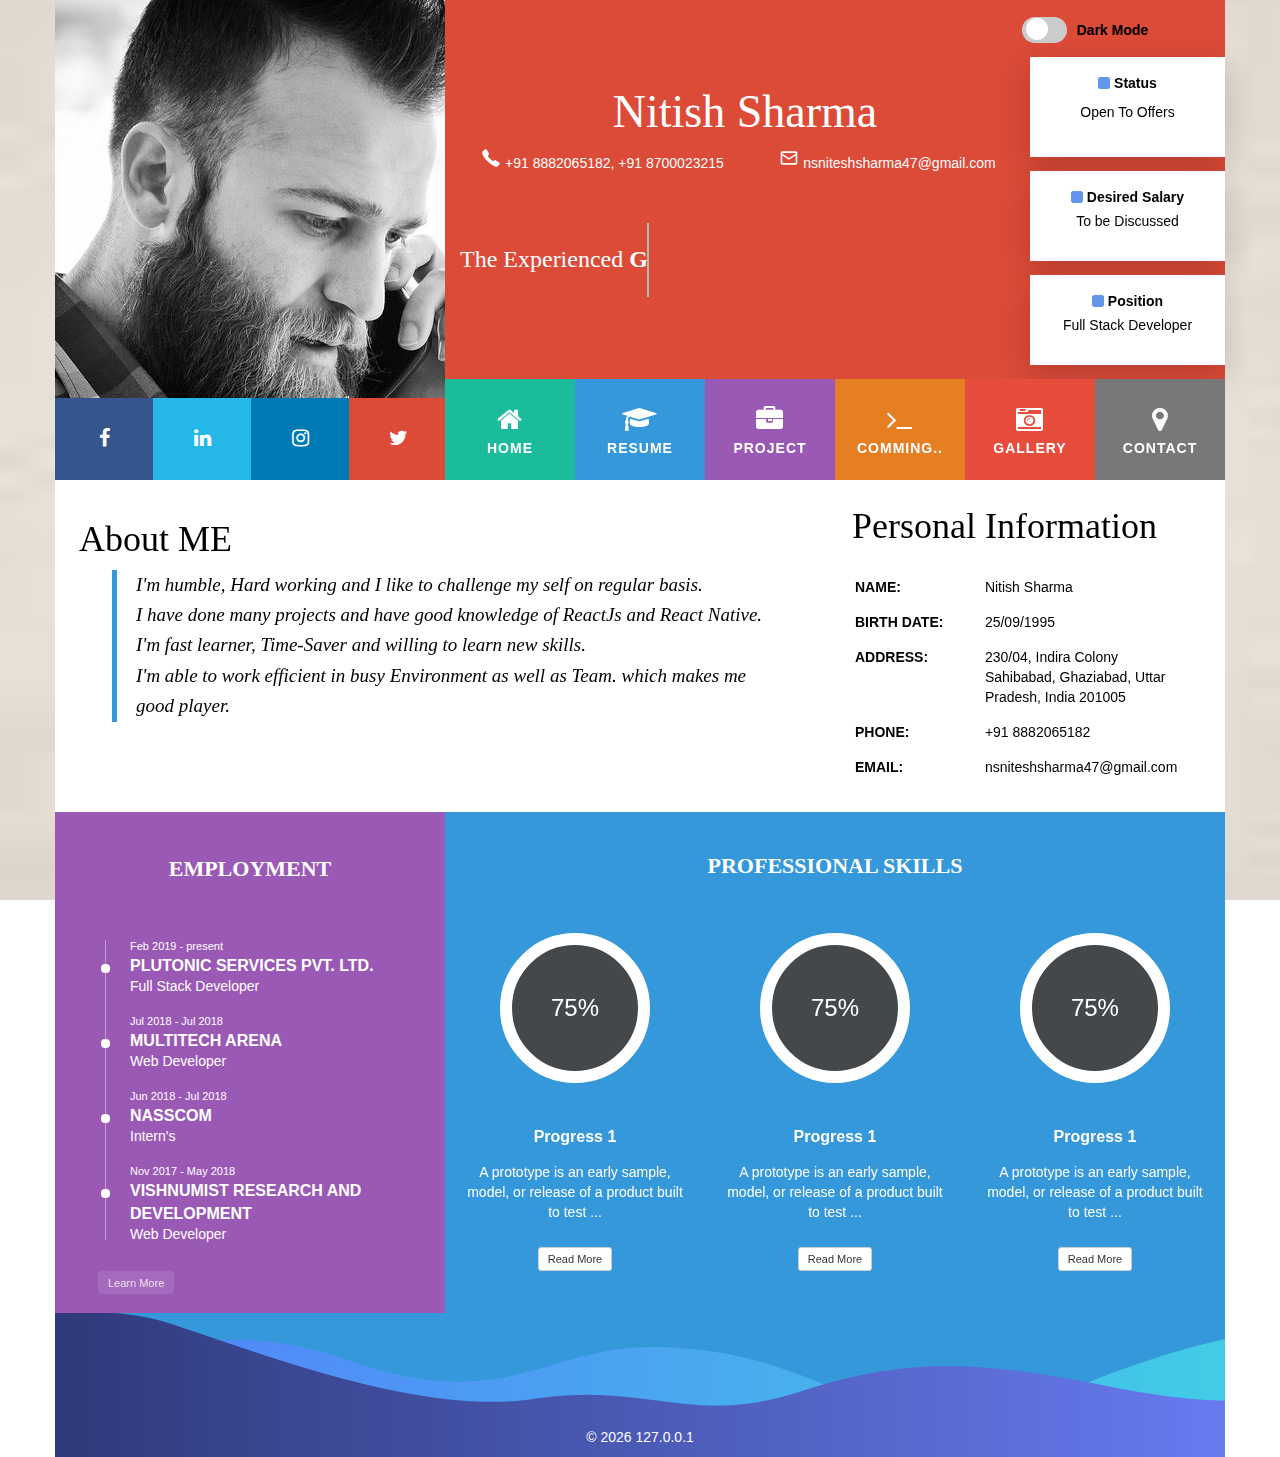
==== index.html @ 8374764f "darkmode added" ====
<!DOCTYPE html>
<html lang="en">

<head>
  <meta charset="utf-8">
  <meta http-equiv="X-UA-Compatible" content="IE=edge">
  <meta name="viewport" content="width=device-width, initial-scale=1">
  <title>Personal Info @NitishSharma</title>

  <link href="css/bootstrap.min.css" rel="stylesheet">

  <!-- style.css -->
  <link href="css/responsive.css" rel="stylesheet">

  <!-- headline clip -->
  <link href="css/progress.css" rel="stylesheet">
  <link href="css/darkMode.css" rel="stylesheet">

  <!-- animation css -->
  <!-- <link href="css/animation.css" rel="stylesheet"> -->
  <link rel="stylesheet" href="https://cdnjs.cloudflare.com/ajax/libs/animate.css/3.7.2/animate.min.css">

  <link rel="stylesheet" href="plugin/animated-headline/css/style.css">


  <!-- Modernizr -->
  <script src="plugin/animated-headline/js/modernizr.js"></script>
  <script src="js/darkMode.js"></script>

  <!-- Font-awesome -->
  <link rel="stylesheet" href="https://cdnjs.cloudflare.com/ajax/libs/font-awesome/4.7.0/css/font-awesome.min.css">

</head>

<body>
  <!-- facebook  share-->
  <div id="fb-root"></div>
  <script async defer crossorigin="anonymous"
    src="https://connect.facebook.net/en_GB/sdk.js#xfbml=1&version=v6.0&appId=1737532859858251&autoLogAppEvents=1"></script>

  <div class="container padding-zero first-container-bg" id="darkmode">
    <!-- <h1 style="background-color: aqua;">container</h1> -->
    <div class="col-md-4 col-sm-12 col-xs-12 padding-zero">

      <div id="photo-01">
      </div>
      <div>
        <ul class="social-icons-ql">
          <li><a href="https://www.facebook.com/GmailKing"><i class="fa fa-facebook"></i></a></li>
          <li><a href="https://www.linkedin.com/in/nitish-1610908/"><i class="fa fa-linkedin"></i></a></li>
          <li><a href="https://www.instagram.com/nitish_sharma_sharma/"><i class="fa fa-instagram"></i></a></li>
          <li><a href="https://twitter.com/nitish_sharma_s"><i class="fa fa-twitter"></i></a></li>
          <!-- <li><a href="#"><i class="fa fa-google-plus"></i></a></li> -->

        </ul>
      </div>

    </div>


    <div class="col-md-8 col-sm-12 col-xs-12 padding-zero">

      <div class="conatiner padding-zero" style="padding: 17px;">
        <div class="col-md-9 col-sm-9 col-xs-9 padding-zero">
          <iframe
            src="https://www.facebook.com/plugins/like.php?href=https%3A%2F%2Fnitish-sharma.in%2F&width=450&layout=standard&action=like&size=small&share=true&height=35&appId=1737532859858251"
            class="faceBookstyle" allow="encrypted-media">
          </iframe>
        </div>
        <div class="col-md-3 col-sm-3 col-xs-3 padding-zero">
          <div class="theme-switch-wrapper">
            <label class="theme-switch" for="checkbox">
              <input type="checkbox" id="checkbox" onclick="myFunction()" />
              <div class="slider round"></div>
            </label>
            <!-- <em en>Dark Mode</em> -->
            <label class="custom-control-label" for="darkSwitch" style="padding-left:10px">Dark Mode</label>
            <p id="demo"></p>
          </div>
        </div>



      </div>

      <div class="conatiner padding-zero">


        <div class="col-md-9 col-sm-12 col-xs-12 padding-zero">

          <div class="position-title">
            <h1 class="font-accident-two-extralight">Nitish Sharma </h1>
            <ul class="personal-contact">
              <li class="col-md-6 col-sm-6 col-xs-12 padding-zero">
                <span><svg xmlns="http://www.w3.org/2000/svg" x="0px" y="0px" width="20" height="20"
                    viewBox="0 0 172 172" style=" fill:#000000;">
                    <g fill="none" fill-rule="nonzero" stroke="none" stroke-width="1" stroke-linecap="butt"
                      stroke-linejoin="miter" stroke-miterlimit="10" stroke-dasharray="" stroke-dashoffset="0"
                      font-family="none" font-size="none" text-anchor="end" style="mix-blend-mode: normal">
                      <path d="M0,172v-172h172v172z" fill="none"></path>
                      <g fill="#ffffff">
                        <path
                          d="M134.2675,161.68c-0.05375,0 -0.1075,0 -0.16125,0c-25.85375,-0.84656 -56.14187,-25.9075 -77.01031,-46.78937c-20.89531,-20.88188 -45.95625,-51.18344 -46.7625,-76.91625c-0.29562,-9.03 21.86281,-25.08781 22.09125,-25.24906c5.75125,-4.00438 12.13406,-2.58 14.75438,1.04812c1.77375,2.45906 18.57062,27.90969 20.39812,30.79875c1.89469,2.99656 1.6125,7.45781 -0.7525,11.9325c-1.30344,2.48594 -5.63031,10.09156 -7.65937,13.63906c2.19031,3.1175 7.98187,10.76344 19.94125,22.72281c11.97281,11.95937 19.60531,17.76437 22.73625,19.95469c3.5475,-2.02906 11.15312,-6.35594 13.63906,-7.65937c4.4075,-2.33813 8.84187,-2.63375 11.86531,-0.77938c3.09063,1.89469 28.47406,18.77219 30.81219,20.39813c1.96187,1.38406 3.225,3.74906 3.48031,6.50375c0.24188,2.78156 -0.61812,5.72437 -2.40531,8.29094c-0.14781,0.215 -16.0175,22.10469 -24.96688,22.10469z">
                        </path>
                      </g>
                    </g>
                  </svg>
                  +91 8882065182, +91 8700023215</span>
              </li>

              <li class="col-md-6 col-sm-6 col-xs-12 padding-zero">
                <span>
                  <svg xmlns="http://www.w3.org/2000/svg" x="0px" y="0px" width="20" height="20" viewBox="0 0 172 172"
                    style=" fill:#000000;">
                    <g fill="none" fill-rule="nonzero" stroke="none" stroke-width="1" stroke-linecap="butt"
                      stroke-linejoin="miter" stroke-miterlimit="10" stroke-dasharray="" stroke-dashoffset="0"
                      font-family="none" font-size="none" text-anchor="end" style="mix-blend-mode: normal">
                      <path d="M0,172v-172h172v172z" fill="none"></path>
                      <g fill="#ffffff">
                        <path
                          d="M28.66667,28.66667c-7.91917,0 -14.33333,6.41417 -14.33333,14.33333v86c0,7.91917 6.41417,14.33333 14.33333,14.33333h114.66667c7.91917,0 14.33333,-6.41417 14.33333,-14.33333v-86c0,-7.91917 -6.41417,-14.33333 -14.33333,-14.33333zM28.66667,43h114.66667v7.18066l-57.33333,35.81934l-57.33333,-35.81934zM28.66667,64.514l57.33333,35.81934l57.33333,-35.81934v64.486h-114.66667z">
                        </path>
                      </g>
                    </g>
                  </svg>
                  nsniteshsharma47@gmail.com</span>
              </li>

            </ul>
          </div>

          <div class="position-title" style="position: relative;overflow: hidden; padding-top: 20px; text-align: left;">
            <h2 class="cd-headline  clip is-full-width font-accident-two-light">
              <span>The Experienced </span>
              <span class="cd-words-wrapper" style="width: 9.51866px; overflow: hidden;">
                <b class="is-hidden">Android Developer</b>
                <b class="is-hidden">Web Designer</b>
                <b class="is-visible">Git</b>
              </span>
            </h2>

          </div>



        </div>

        <div class="col-md-3 col-sm-12 col-xs-12 padding-zero">
          <div class="notice">
            <strong><i class="fa fa-square" style="color:cornflowerblue;"></i> Status</strong>
            <p style="padding: 5px 0 5px 0;">Open To Offers</p>
          </div>

          <div class="notice">
            <strong><i class="fa fa-square" style="color:cornflowerblue;"></i> Desired Salary</strong>
            <p>To be Discussed</p>
          </div>

          <!-- <div class="notice">
              <strong><i class="fa fa-square" style="color:cornflowerblue;"></i> Job Type</strong>
              <p style="padding: 5px 0 5px 0;">Full Time </p>
          </div> -->

          <div class="notice">
            <strong><i class="fa fa-square" style="color:cornflowerblue;"></i> Position</strong>
            <p>Full Stack Developer</p>
          </div>

        </div>
      </div>

      <div class="conatiner padding-zero">
        <div class="col-md-12 col-sm-12 col-xs-12 padding-zero">
          <ul class="padding-zero ui-menu-color06" style="list-style: none;">
            <li class="col-md-2 col-sm-4 col-xs-4  padding-zero menuitem ui-menu-color01">
              <a href="index.html" class="hvr-sweep-to-bottom">
                <i class="fa fa-home fontSize26" aria-hidden="true"></i>
                <span>Home</span></a>
            </li>

            <li class="col-md-2 col-sm-4 col-xs-4 padding-zero menuitem ui-menu-color02">
              <a href="index.html" class="hvr-sweep-to-bottom">
                <i class="fa fa-graduation-cap fontSize26 " aria-hidden="true"></i>
                <span>Resume</span></a>
            </li>

            <li class="col-md-2 col-sm-4 col-xs-4 padding-zero menuitem ui-menu-color03">
              <a href="index.html" class="hvr-sweep-to-bottom">
                <i class="fa fa-briefcase fontSize26" aria-hidden="true"></i>
                <span>Project</span></a>
            </li>

            <li class="col-md-2 col-sm-4 col-xs-4 padding-zero menuitem ui-menu-color04">
              <a href="index.html" class="hvr-sweep-to-bottom">
                <i class="fa fa-terminal fontSize26" aria-hidden="true"></i>
                <span>Comming..</span></a>
            </li>

            <li class="col-md-2 col-sm-4 col-xs-4 padding-zero menuitem ui-menu-color05">
              <a href="index.html" class="hvr-sweep-to-bottom">
                <i class="fa fa-camera-retro fontSize26" aria-hidden="true"></i>
                <span>Gallery</span></a>
            </li>
            <li class="col-md-2 col-sm-4 col-xs-4 padding-zero menuitem ui-menu-color06">
              <a href="index.html" class="hvr-sweep-to-bottom">
                <i class="fa fa-map-marker fontSize26" aria-hidden="true"></i>
                <span>Contact</span></a>
            </li>
          </ul>
        </div>

      </div>

    </div>
  </div>

  <!-- personal Info -->
  <div class="container padding-zero background-white" id="darkmode">
    <div class="col-md-8 col-sm-12 col-xs-12 padding-zero ">
      <h1 class="fadeInLeft" style="padding-left: 24px; padding-top: 20px;">About ME</h1>
      <p style="font-family: Georgia, Bitstream Charter,serif; font-style: italic; font-size: 19px; font-weight:
        normal; margin: 0 3em 1.25em 3em; border-left: 5px solid #3498db; padding-left: 1em; line-height: 1.6em; ">
        I'm humble, Hard working and I like to challenge my self on regular basis.<br /> I have done many projects and
        have good knowledge of ReactJs and React Native. I'm fast learner, Time-Saver and willing to learn new
        skills.<br />
        I'm able to work efficient in busy Environment as well as Team. which makes me good player.
      </p>
    </div>

    <div class=" col-md-4 col-sm-12 col-xs-12 padding-zero">
      <div>
        <div style="padding-top: 7px; padding-bottom: 0px; padding-left: 17px;">
          <h1>Personal Information</h1>
        </div>
        <div style="padding: 20px;">
          <div class="fullwidth box">
            <div class="one">
              <p class="uppercase">Name:</p>
            </div>
            <div class="two">
              <p class="">Nitish Sharma</p>
            </div>
          </div>
          <div class="fullwidth box">
            <div class="one">
              <p class="uppercase text-nowrap">Birth Date:</p>
            </div>
            <div class="two">
              <p class="">25/09/1995</p>
            </div>
          </div>
          <div class="fullwidth box">
            <div class="one">
              <p class="uppercase">Address:</p>
            </div>
            <div class="two">
              <p class="">230/04, Indira Colony Sahibabad, Ghaziabad, Uttar Pradesh, India 201005</p>
            </div>
          </div>
          <div class="fullwidth box">
            <div class="one">
              <p class="uppercase">Phone:</p>
            </div>
            <div class="two">
              <p class="">+91 8882065182</p>
            </div>
          </div>
          <div class="fullwidth box">
            <div class="one">
              <p class="uppercase">Email:</p>
            </div>
            <div class="two">
              <p class="">nsniteshsharma47@gmail.com</p>
            </div>
          </div>
        </div>
      </div>
    </div>
  </div>

  <!-- Progress -->

  <div class="container padding-zero" style="background: #3498db;">
    <div class="col-md-4 col-sm-12 col-xs-12 padding-zero">
      <div class="experience-card">
        <div class="experience-card-title">
          <h1>EMPLOYMENT</h1>
        </div>
        <div class="experience-list-card">
          <div class="experience">

            <ul class="">
              <li class="date">Feb 2019 - present</li>
              <li class="company uppercase">
                <a>
                  Plutonic Services Pvt. Ltd.
                </a>
              </li>
              <li class="position">Full Stack Developer</li>
            </ul>

            <ul class="">
              <li class="date">Jul 2018 - Jul 2018</li>
              <li class="company uppercase">
                <a>
                  MultiTech Arena
                </a>
              </li>
              <li class="position">Web Developer</li>
            </ul>

            <ul class="">
              <li class="date">Jun 2018 - Jul 2018</li>
              <li class="company uppercase">
                <a>
                  NASSCOM
                </a>
              </li>
              <li class="position">Intern's</li>
            </ul>

            <ul class="">
              <li class="date">Nov 2017 - May 2018</li>
              <li class="company uppercase">
                <a>
                  Vishnumist Research and Development
                </a>
              </li>
              <li class="position">Web Developer</li>
            </ul>
          </div>
          <a href="resume.html" class="btn btn-wh-trans btn-xs">Learn More</a>

        </div>
      </div>
    </div>

    <div class="col-md-8 col-sm-12 col-xs-12 padding-zero">
      <div style="text-align: center; padding:22px 0px 45px 0px">
        <h1 style="font-size: 22px; font-weight: 600; color: #fff">PROFESSIONAL SKILLS</h1>
      </div>


      <div id="carousel-example-generic" class="carousel slide" data-ride="carousel">
        <!-- Indicators -->


        <!-- Wrapper for slides -->
        <div class="carousel-inner shadow-home" role="listbox">
          <div class="item active">
            <!-- item-1.1 -->
            <div class="col-md-4 col-sm-4 col-xs-12">
              <div class="progress yellow">
                <span class="progress-left">
                  <span class="progress-bar"></span>
                </span>
                <span class="progress-right">
                  <span class="progress-bar"></span>
                </span>
                <div class="progress-value">75%</div>
              </div>
              <div style="text-align: center; color: white; padding: 25px 0px 25px 0px;">
                <h2 style="
                    font-weight: 700 !important;
                    padding-bottom: 8px;
                    font-size: 16px;">Progress 1</h2>
                <p style="line-height: 1.4em;
                    font-weight: 400;
                    font-style: normal !important;
                    color: #ffff;">A prototype is an early sample, model,
                  or release of a product built to test ...</p>
                <div style="padding: 15px 0px 15px 0px;">
                  <a href="" class="btn btn-default btn-xs">Read More</a>
                </div>
              </div>
            </div>

            <!-- item-1.2 -->
            <div class="col-md-4 col-sm-4 col-xs-12 progress-item">
              <div class="progress yellow">
                <span class="progress-left">
                  <span class="progress-bar"></span>
                </span>
                <span class="progress-right">
                  <span class="progress-bar"></span>
                </span>
                <div class="progress-value">75%</div>
              </div>
              <div style="text-align: center; color: white; padding: 25px 0px 25px 0px;">
                <h2 style="
                      font-weight: 700 !important;
                      padding-bottom: 8px;
                      font-size: 16px;">Progress 1</h2>
                <p style="line-height: 1.4em;
                      font-weight: 400;
                      font-style: normal !important;
                      color: #ffff;">A prototype is an early sample, model,
                  or release of a product built to test ...</p>
                <div style="padding: 15px 0px 15px 0px;">
                  <a href="" class="btn btn-default btn-xs">Read More</a>
                </div>
              </div>
            </div>

            <!-- item-1.3 -->
            <div class="col-md-4 col-sm-4 col-xs-12 progress-item">
              <div class="progress yellow">
                <span class="progress-left">
                  <span class="progress-bar"></span>
                </span>
                <span class="progress-right">
                  <span class="progress-bar"></span>
                </span>
                <div class="progress-value">75%</div>
              </div>
              <div style="text-align: center; color: white; padding: 25px 0px 25px 0px;">
                <h2 style="
                      font-weight: 700 !important;
                      padding-bottom: 8px;
                      font-size: 16px;">Progress 1</h2>
                <p style="line-height: 1.4em;
                      font-weight: 400;
                      font-style: normal !important;
                      color: #ffff;">A prototype is an early sample, model,
                  or release of a product built to test ...</p>
                <div style="padding: 15px 0px 15px 0px;">
                  <a href="" class="btn btn-default btn-xs">Read More</a>
                </div>
              </div>
            </div>

          </div>
          <div class="item">
            <!-- item-2.1 -->
            <div class="col-md-4 col-sm-4 col-xs-12">
              <div class="progress yellow">
                <span class="progress-left">
                  <span class="progress-bar"></span>
                </span>
                <span class="progress-right">
                  <span class="progress-bar"></span>
                </span>
                <div class="progress-value">75%</div>
              </div>
              <div style="text-align: center; color: white; padding: 25px 0px 25px 0px;">
                <h2 style="
                      font-weight: 700 !important;
                      padding-bottom: 8px;
                      font-size: 16px;">Progress 1</h2>
                <p style="line-height: 1.4em;
                      font-weight: 400;
                      font-style: normal !important;
                      color: #ffff;">A prototype is an early sample, model,
                  or release of a product built to test ...</p>
                <div style="padding: 15px 0px 15px 0px;">
                  <a href="" class="btn btn-default btn-xs">Read More</a>
                </div>
              </div>
            </div>

            <!-- item-2.2 -->
            <div class="col-md-4 col-sm-4 col-xs-12">
              <div class="progress yellow">
                <span class="progress-left">
                  <span class="progress-bar"></span>
                </span>
                <span class="progress-right">
                  <span class="progress-bar"></span>
                </span>
                <div class="progress-value">75%</div>
              </div>
              <div style="text-align: center; color: white; padding: 25px 0px 25px 0px;">
                <h2 style="
                        font-weight: 700 !important;
                        padding-bottom: 8px;
                        font-size: 16px;">Progress 1</h2>
                <p style="line-height: 1.4em;
                        font-weight: 400;
                        font-style: normal !important;
                        color: #ffff;">A prototype is an early sample, model,
                  or release of a product built to test ...</p>
                <div style="padding: 15px 0px 15px 0px;">
                  <a href="" class="btn btn-default btn-xs">Read More</a>
                </div>
              </div>
            </div>

            <!-- item-2.3 -->
            <div class="col-md-4 col-sm-4 col-xs-12">
              <div class="progress yellow">
                <span class="progress-left">
                  <span class="progress-bar"></span>
                </span>
                <span class="progress-right">
                  <span class="progress-bar"></span>
                </span>
                <div class="progress-value">75%</div>
              </div>
              <div style="text-align: center; color: white; padding: 25px 0px 25px 0px;">
                <h2 style="
                        font-weight: 700 !important;
                        padding-bottom: 8px;
                        font-size: 16px;">Progress 1</h2>
                <p style="line-height: 1.4em;
                        font-weight: 400;
                        font-style: normal !important;
                        color: #ffff;">A prototype is an early sample, model,
                  or release of a product built to test ...</p>
                <div style="padding: 15px 0px 15px 0px;">
                  <a href="" class="btn btn-default btn-xs">Read More</a>
                </div>
              </div>
            </div>


          </div>
        </div>

      </div>


    </div>
  </div>

  <!-- Footer -->

  <div class="container footer-background-img padding-zero">
    <!-- term -->
    <div class="col-md-12 col-sm-12 col-xs-12 padding-zero">
      <div class="copyright">
        <p>&copy;
          <script>document.write(new Date().getFullYear() + " " + window.location.hostname);</script>
        </p>
      </div>
    </div>

  </div>



  <!-- jQuery (necessary for Bootstrap's JavaScript plugins) -->
  <script src="https://code.jquery.com/jquery-1.12.4.min.js"
    integrity="sha384-nvAa0+6Qg9clwYCGGPpDQLVpLNn0fRaROjHqs13t4Ggj3Ez50XnGQqc/r8MhnRDZ"
    crossorigin="anonymous"></script>
  <!-- Resource jQuery -->
  <script src="js/bootstrap.min.js"></script>

  <script src="plugin/animated-headline/js/main.js"></script>

</body>

</html>
---- css/responsive.css ----
/* CSS Document */
body{
    background: url(../img/images.jpeg) center;
    /* background-repeat: no-repeat; */
    background-attachment: fixed;
    background-size: cover;
    background-color: #464646;
}
h1{
    font-family: 'Bitter', serif;
}

.background1{
    background-color: chartreuse;

}

.background-white{
    background: #ffffff;

}


.padding-zero{
    padding: 0px;
}

/* slider Speed */
.carousel-inner>.item {
    -webkit-transition: -webkit-transform 1.2s ease-in-out !important;
    -o-transition: -o-transform 1.2s ease-in-out !important;
    transition: transform 1.2s ease-in-out !important;
}

.faceBookstyle{
    border:none;
    overflow:hidden;
    padding-left: 20px;
     padding-top: 5px;
     color: #ffffff;
     width:100%;
      height:35px;
}

/* fonts */

@font-face {
    font-family: bodyFont;
    src: url(./../fonts/MontDemo-Heavy.otf);
}

.fontSize26{
    font-size: 27px !important;
    padding: 5px 0 5px;
}

/* css  */


#photo-01 {
    background: url(../img/userpic01.jpg) !important;
    background-position: center center;
    background-repeat: no-repeat;
    background-size: cover;
    min-height: 398px;
}

.first-container-bg{
    background: #dc4a38;
    /* margin-bottom: -10px; */
}
/* social icon Css */

.social-icons-ql{
    background: #ffffff;
    padding: 0px;
    display: flex;
    margin:0px;
}
.social-icons-ql li{
 list-style: none;
  text-align: center;
  min-width: 75px;
  padding: 27px;
  padding-left: 52px;
  padding-right: 58px;
  background: #000;
  margin: 6px 2px;
  display: inline-block;
}

.social-icons-ql li:nth-child(1){
  background:#34558E;
}


.social-icons-ql li:nth-child(2) {
background:#25B8E6;
}

.social-icons-ql li:nth-child(3) {
background:rgba(0, 122, 181, 1);
}
.social-icons-ql li:nth-child(4) {
background:#DC4A38;
}
.social-icons-ql li:nth-child(5) {
background:#CC2028;
}

.social-icons-ql li:nth-child(6) {
background:#E05929;
}
.social-icons-ql li:nth-child(7) {
background:#EB4924;
}

.social-icons-ql li i{
  color:#fff;
  font-size:20px;
}




@media only screen and (min-width: 768px) {
    .social-icons-ql li {
        min-width: 98px !important;
        margin:0px;
        padding: 30px;
        padding-left: 30px !important;
        padding-right: 30px !important;
         
        
       
    }
}

/* mobile */
@media only screen and (max-width: 768px) {
    .social-icons-ql li {
        min-width: 90px !important;
        margin:0px;
        padding-left: 29px;
        padding-right: 26px;
       
    }
    .font-accident-two-extralight{
        padding-top: 10px !important;
        padding-bottom: 0px !important;
    }
    .personal-contact{
        display: block !important;
    }
    .personal-contact li{
        padding: 5px;
        text-align: initial !important;
        padding-left: 16px;
    }
    .cd-headline{
        display: none;
    }
    .progress-item{
        display: none;
    }
    .shadow-home{
        border-top-right-radius: 50%;
        border-top-left-radius: 50%;
    }
    .notice{
        margin-left: 40px;
        margin-right: 40px;
    }
    
}
@media screen and (orientation: landscape) {
    .social-icons-ql li {
        min-width: 98px;
        margin:0px;
        padding-left: 52px;
        padding-right: 58px;
       
    }
}
@media only screen and (min-width: 640px) {
    .font-accident-two-extralight{
        padding-top: 10px !important;
        padding-bottom: 0px !important;
    }
    .personal-contact{
        display: flex !important;
    }
    .personal-contact li{
        text-align: center !important;
    }
    .experience-card-title{
        padding: 25px 0px 25px 0px !important;
    }
    .experience-list-card{ 
        padding: 4px 0px 19px 43px !important;
    }
    
}



/* resume title  */
.position-title {
    padding-left: 15px;
    text-align: center;
}

.position-title h2 {
    font-size: 24px;
    line-height: 2.7em;
    white-space: nowrap;
    overflow: hidden;
    text-overflow: ellipsis;
    color: #fff;
}

.font-accident-two-extralight{ 
    font-family: font-accident-two;  
    font-weight: 200 !important;
    font-size: 46px;
    padding-top: 20px;
    padding-bottom: 20px;
    color: #fff;
}
.personal-contact{
    list-style: none;
    padding:0px;
    display: flex;
}
.personal-contact li{
    text-align: center;
    color: #fff;
}
.font-accident-two-light{  
    font-family: font-accident-two; 
     font-weight: 300 !important;  
}




/* card Right side */

.notice {
    background: #ffffff;
    padding: 16px;
    min-height: 86px;
    margin-bottom: 14px;
    text-align: center;
    -webkit-box-shadow: 0 1rem 3rem rgba(0,0,0,.175)!important;
       -moz-box-shadow: 0 1rem 3rem rgba(0,0,0,.175)!important;
            box-shadow: 0 1rem 3rem rgba(0,0,0,.175)!important;
               transition: all 1s ease-in-out;
  -webkit-transition: all 1s ease-in-out;
  -moz-transition: all 1s ease-in-out;
  -o-transition: all 1s ease-in-out;
  -ms-transition: all 1s ease-in-out;

}
.notice p{
    line-height: 2;
}

.notice:hover{
    background: #ff7b29;
  transform: translate(3em,0);
  -webkit-transform: translate(3em,0);
  -moz-transform: translate(3em,0);
  -o-transform: translate(3em,0);
  -ms-transform: translate(3em,0);
}



/* Icon header  */
.ui-menu-color01 {background-color: #1abc9c !important;}
.ui-menu-color02 {background-color: #3498db !important;}
.ui-menu-color03 {background-color: #9b59b6 !important;}
.ui-menu-color04 {background-color: #e67e22 !important;}
.ui-menu-color05 {background-color: #e74c3c !important;}
.ui-menu-color06 {background-color: #787878 !important;}

.menuitem {
    min-height: 97px;
    text-align: center;
}
.menuitem a {
    width: 100%;
    text-decoration: none;
    color: #ffffff;
    padding: 22px;
}
.menuitem a img {
    font-size: 18px;
    color: rgba(255, 255, 255, 0.6); 
    margin: 0;
}

.hvr-sweep-to-bottom {
    display: inline-block;
    vertical-align: middle;
    -webkit-transform: perspective(1px) translateZ(0);
    transform: perspective(1px) translateZ(0);
    box-shadow: 0 0 1px transparent;
    position: relative;
    -webkit-transition-property: color;
    transition-property: color;
    -webkit-transition-duration: .3s;
    transition-duration: .3s;
}

.menuitem a span {
    display: block;
    width: 100%;
    text-align: center;
    text-transform: uppercase;
    font-size: 14px;
    font-weight: 600;
    letter-spacing: 1px;
}

/* Personal Information */
.box {
    margin: 0 0 5px 0;
    display: block;
    clear: both;
}
.fullwidth {
    width: 100% !important;
}

.box .one {
    display: inline-block;
    width: 30%;
    margin-right: 21px;
    z-index: 2;
    padding-top: 2px;
    vertical-align: top;
    padding: 0 8px 0 0;
}
.box .two {
    display: inline-block;
    position: relative;
    width: 60%;
    padding: 0 8px 0 0;
}
.box .one p {
    font-weight: 700;
}
.uppercase {
    text-transform: uppercase;
}
.text-nowrap {
    white-space: nowrap;
}




/*Experience*/
.experience-card{
    background-color: #9b59b6;
}
.experience-card-title{
    text-align: center; 
    padding: 25px 0px 45px 0px !important;
}
.experience-card-title h1{
    font-size: 22px; 
    font-weight: 600;
    color: #ffff;
}

.experience-list-card{
    padding: 4px 0px 19px 23px;
}
.experience {
    border-left: 1px solid rgba(255, 255, 255, 0.4);
    overflow: visible;
    position: relative;
    padding-left: 24px;
    margin-left: 7px;
}

.experience ul {
    margin-bottom: 23px;
    padding-left: 0;
    list-style: none;
    margin-left: 0;
}

.experience li.date {
     font-size: 11px; 
     margin-bottom: 0; 
     position: relative; 
      color: #ffffff;
     display: block; 
     font-weight: 400; 
     line-height: 1.2em; 
    transition: all 0.35s ease-in-out;
    -moz-transition: all 0.35s ease-in-out;
    -webkit-transition: all 0.35s ease-in-out;
    -o-transition: all 0.35s ease-in-out;
    -ms-transition: all 0.35s ease-in-out
   
}

.experience li.company {
    display: block;
    list-style: none;
    padding-top: 2px;
    padding-bottom: 2px;
}
.experience li.company a:before {
    background: #ffffff;
    position: absolute;
    width: 9px;
    height: 9px;
    border-radius: 4px;
    top: 7px;
    left: -29px;
    content: "";
}

.experience li.company a {
    color: #ffffff;
    font-family: "Exo 2", sans-serif;
    text-decoration: none;
    position: relative;
    font-size: 16px;
    font-weight: 600;
    transition: all 0.35s ease-in-out;
    -moz-transition: all 0.35s ease-in-out;
    -webkit-transition: all 0.35s ease-in-out;
    -o-transition: all 0.35s ease-in-out;
    -ms-transition: all 0.35s ease-in-out;
}


.experience li.position {
    color: #ffffff;
    margin: 0 0 0 0;
    display: block;
    line-height: 12px;
}


/*Read more Button*/
.btn-xs {
    font-size: 11px;
    padding: 3px 9px 2px 9px;
}

.btn-wh-trans {
    margin-top: 8px;
    background: rgba(255, 255, 255, 0.1);
    border: 1px solid transparent;
    color: rgba(255, 255, 255, 0.8) !important;
}




/* Footer */
.footer-background-img{
    background: url(../img/social_bg.png) bottom;
    background-repeat: no-repeat;
    background-color: #3498db;
    padding-top: 25px;
}
.footer-heading{
    color: #fff;
    text-align: center;
    font-size: 28px;
}
.follow {
    margin-top: 21px;
    padding-right: 24px;
    padding-left: 24px;
}
.follow h2{
    font-size: 18px;
    color: #fff;
}
.follow .social{
    text-align: center;
}

.follow .social li a{
    color: #fff;
}



.follow .social li a i {
    width: 50px;
    height: 50px;
    padding: 12px 0;
    /* border-radius: 50%; */
    font-size: 34px;
    line-height: 23px;
    text-align: center;
    transition: all 0.35s ease-in-out;
    -moz-transition: all 0.35s ease-in-out;
    -webkit-transition: all 0.35s ease-in-out;
    -o-transition: all 0.35s ease-in-out;
    -ms-transition: all 0.35s ease-in-out;
}

/* .follow .social li a i {
    background: #8f8f8f;
} */
.facebook-color{
    background: #3b5998;
}

.twitter-color{
    background: #55acee;
}

.linkedin-color{
    background: #0077b5;
}
.google-color{
    background: #dc4e41;
}
.instagram-color{
    background: #3f729b;
}



.social li a i:hover {
    background: #e74c3c;
}

.interest ul{
    list-style: none;
    text-align: center;
    color: #fff;
}

.arrow-padding{
    padding-left: 4px;
}
.copyright{
    /* text-transform: capitalize; */
    text-align: center;
    padding: 89px 0px 0px 0px;
    color: white;
}

.conatct-paragragh{
    padding: 0px 0px 0px 65px;
    line-height: inherit;
    color: #fff;
}



/*slider switch css */
.theme-switch-wrapper {
  display: flex;
  align-items: center;
  
  em {
    margin-left: 10px;
    font-size: 1rem;
  }
}
.theme-switch {
  display: inline-block;
  height: 26px;
  position: relative;
  width: 45px;
}

.theme-switch input {
  display:none;
}

.slider {
  background-color: #ccc;
  bottom: 0;
  cursor: pointer;
  left: 0;
  position: absolute;
  right: 0;
  top: 0;
  transition: .4s;
}

.slider:before {
    background-color: #fff;
    bottom: 3px;
    content: "";
    height: 22px;
    left: 4px;
    position: absolute;
    transition: .4s;
    width: 22px;
}

input:checked + .slider {
    background-color: #d2c4c4 !important;
}

input:checked + .slider:before {
  transform: translateX(15px);
}

.slider.round {
  border-radius: 34px;
}

.slider.round:before {
  border-radius: 50%;
}


@media (prefers-color-scheme: dark) {
    body {
      background-color: black;
      color: white;
    }
  }
  @media (prefers-color-scheme: light) {
    body {
      background-color: white;
      color: black;
    }
  }
---- css/progress.css ----
.progress{
    width: 150px;
    height: 150px;
    line-height: 150px;
    background: none;
    margin: 0 auto;
    box-shadow: none;
    position: relative;
}
.progress:after{
    content: "";
    width: 100%;
    height: 100%;
    border-radius: 50%;
    border: 12px solid #fff;
    position: absolute;
    top: 0;
    left: 0;
}
.progress > span{
    width: 50%;
    height: 100%;
    overflow: hidden;
    position: absolute;
    top: 0;
    z-index: 1;
}
.progress .progress-left{
    left: 0;
}
.progress .progress-bar{
    width: 100%;
    height: 100%;
    background: none;
    border-width: 12px;
    border-style: solid;
    position: absolute;
    top: 0;
}
.progress .progress-left .progress-bar{
    left: 100%;
    border-top-right-radius: 80px;
    border-bottom-right-radius: 80px;
    border-left: 0;
    -webkit-transform-origin: center left;
    transform-origin: center left;
}
.progress .progress-right{
    right: 0;
}
.progress .progress-right .progress-bar{
    left: -100%;
    border-top-left-radius: 80px;
    border-bottom-left-radius: 80px;
    border-right: 0;
    -webkit-transform-origin: center right;
    transform-origin: center right;
    animation: loading-1 1.8s linear forwards;
}
.progress .progress-value{
    width: 90%;
    height: 90%;
    border-radius: 50%;
    background: #44484b;
    font-size: 24px;
    color: #fff;
    line-height: 135px;
    text-align: center;
    position: absolute;
    top: 5%;
    left: 5%;
}
.progress.blue .progress-bar{
    border-color: #049dff;
}
.progress.blue .progress-right .progress-bar{
    animation: loading-2 1.5s linear forwards 1.8s;
}
.progress.yellow .progress-bar{
    border-color: #fdba04;
}
.progress.yellow .progress-left .progress-bar{
    animation: loading-3 1s linear forwards 1.8s;
}
.progress.pink .progress-bar{
    border-color: #ed687c;
}
.progress.pink .progress-left .progress-bar{
    animation: loading-4 0.4s linear forwards 1.8s;
}
.progress.green .progress-bar{
    border-color: #1abc9c;
}
.progress.green .progress-left .progress-bar{
    animation: loading-5 1.2s linear forwards 1.8s;
}
@keyframes loading-1{
    0%{
        -webkit-transform: rotate(0deg);
        transform: rotate(0deg);
    }
    100%{
        -webkit-transform: rotate(180deg);
        transform: rotate(180deg);
    }
}
@keyframes loading-2{
    0%{
        -webkit-transform: rotate(0deg);
        transform: rotate(0deg);
    }
    100%{
        /*-webkit-transform: rotate(180deg);*/
        transform: rotate(180deg);
    }
}
@keyframes loading-3{
    0%{
        -webkit-transform: rotate(0deg);
        transform: rotate(0deg);
    }
    100%{
        -webkit-transform: rotate(90deg);
        transform: rotate(90deg);
    }
}
@keyframes loading-4{
    0%{
        -webkit-transform: rotate(0deg);
        transform: rotate(0deg);
    }
    100%{
        -webkit-transform: rotate(5deg);
        transform: rotate(5deg);
    }
}
@keyframes loading-5{
    0%{
        -webkit-transform: rotate(0deg);
        transform: rotate(0deg);
    }
    100%{
        -webkit-transform: rotate(126deg);
        transform: rotate(126deg);
    }
}
@media only screen and (max-width: 990px){
    .progress{ margin-bottom: 20px; }
}
---- css/darkMode.css ----
.darkmode{
    background: #000000 !important;
    color: #ffff !important;
}
---- css/animation.css ----
@charset "UTF-8";

/*!
 * animate.css -https://daneden.github.io/animate.css/
 * Version - 3.7.2
 * Licensed under the MIT license - http://opensource.org/licenses/MIT
 *
 * Copyright (c) 2019 Daniel Eden
 */

@-webkit-keyframes bounce {
  from,
  20%,
  53%,
  80%,
  to {
    -webkit-animation-timing-function: cubic-bezier(0.215, 0.61, 0.355, 1);
    animation-timing-function: cubic-bezier(0.215, 0.61, 0.355, 1);
    -webkit-transform: translate3d(0, 0, 0);
    transform: translate3d(0, 0, 0);
  }

  40%,
  43% {
    -webkit-animation-timing-function: cubic-bezier(0.755, 0.05, 0.855, 0.06);
    animation-timing-function: cubic-bezier(0.755, 0.05, 0.855, 0.06);
    -webkit-transform: translate3d(0, -30px, 0);
    transform: translate3d(0, -30px, 0);
  }

  70% {
    -webkit-animation-timing-function: cubic-bezier(0.755, 0.05, 0.855, 0.06);
    animation-timing-function: cubic-bezier(0.755, 0.05, 0.855, 0.06);
    -webkit-transform: translate3d(0, -15px, 0);
    transform: translate3d(0, -15px, 0);
  }

  90% {
    -webkit-transform: translate3d(0, -4px, 0);
    transform: translate3d(0, -4px, 0);
  }
}

@keyframes bounce {
  from,
  20%,
  53%,
  80%,
  to {
    -webkit-animation-timing-function: cubic-bezier(0.215, 0.61, 0.355, 1);
    animation-timing-function: cubic-bezier(0.215, 0.61, 0.355, 1);
    -webkit-transform: translate3d(0, 0, 0);
    transform: translate3d(0, 0, 0);
  }

  40%,
  43% {
    -webkit-animation-timing-function: cubic-bezier(0.755, 0.05, 0.855, 0.06);
    animation-timing-function: cubic-bezier(0.755, 0.05, 0.855, 0.06);
    -webkit-transform: translate3d(0, -30px, 0);
    transform: translate3d(0, -30px, 0);
  }

  70% {
    -webkit-animation-timing-function: cubic-bezier(0.755, 0.05, 0.855, 0.06);
    animation-timing-function: cubic-bezier(0.755, 0.05, 0.855, 0.06);
    -webkit-transform: translate3d(0, -15px, 0);
    transform: translate3d(0, -15px, 0);
  }

  90% {
    -webkit-transform: translate3d(0, -4px, 0);
    transform: translate3d(0, -4px, 0);
  }
}

.bounce {
  -webkit-animation-name: bounce;
  animation-name: bounce;
  -webkit-transform-origin: center bottom;
  transform-origin: center bottom;
}

@-webkit-keyframes flash {
  from,
  50%,
  to {
    opacity: 1;
  }

  25%,
  75% {
    opacity: 0;
  }
}

@keyframes flash {
  from,
  50%,
  to {
    opacity: 1;
  }

  25%,
  75% {
    opacity: 0;
  }
}

.flash {
  -webkit-animation-name: flash;
  animation-name: flash;
}

/* originally authored by Nick Pettit - https://github.com/nickpettit/glide */

@-webkit-keyframes pulse {
  from {
    -webkit-transform: scale3d(1, 1, 1);
    transform: scale3d(1, 1, 1);
  }

  50% {
    -webkit-transform: scale3d(1.05, 1.05, 1.05);
    transform: scale3d(1.05, 1.05, 1.05);
  }

  to {
    -webkit-transform: scale3d(1, 1, 1);
    transform: scale3d(1, 1, 1);
  }
}

@keyframes pulse {
  from {
    -webkit-transform: scale3d(1, 1, 1);
    transform: scale3d(1, 1, 1);
  }

  50% {
    -webkit-transform: scale3d(1.05, 1.05, 1.05);
    transform: scale3d(1.05, 1.05, 1.05);
  }

  to {
    -webkit-transform: scale3d(1, 1, 1);
    transform: scale3d(1, 1, 1);
  }
}

.pulse {
  -webkit-animation-name: pulse;
  animation-name: pulse;
}

@-webkit-keyframes rubberBand {
  from {
    -webkit-transform: scale3d(1, 1, 1);
    transform: scale3d(1, 1, 1);
  }

  30% {
    -webkit-transform: scale3d(1.25, 0.75, 1);
    transform: scale3d(1.25, 0.75, 1);
  }

  40% {
    -webkit-transform: scale3d(0.75, 1.25, 1);
    transform: scale3d(0.75, 1.25, 1);
  }

  50% {
    -webkit-transform: scale3d(1.15, 0.85, 1);
    transform: scale3d(1.15, 0.85, 1);
  }

  65% {
    -webkit-transform: scale3d(0.95, 1.05, 1);
    transform: scale3d(0.95, 1.05, 1);
  }

  75% {
    -webkit-transform: scale3d(1.05, 0.95, 1);
    transform: scale3d(1.05, 0.95, 1);
  }

  to {
    -webkit-transform: scale3d(1, 1, 1);
    transform: scale3d(1, 1, 1);
  }
}

@keyframes rubberBand {
  from {
    -webkit-transform: scale3d(1, 1, 1);
    transform: scale3d(1, 1, 1);
  }

  30% {
    -webkit-transform: scale3d(1.25, 0.75, 1);
    transform: scale3d(1.25, 0.75, 1);
  }

  40% {
    -webkit-transform: scale3d(0.75, 1.25, 1);
    transform: scale3d(0.75, 1.25, 1);
  }

  50% {
    -webkit-transform: scale3d(1.15, 0.85, 1);
    transform: scale3d(1.15, 0.85, 1);
  }

  65% {
    -webkit-transform: scale3d(0.95, 1.05, 1);
    transform: scale3d(0.95, 1.05, 1);
  }

  75% {
    -webkit-transform: scale3d(1.05, 0.95, 1);
    transform: scale3d(1.05, 0.95, 1);
  }

  to {
    -webkit-transform: scale3d(1, 1, 1);
    transform: scale3d(1, 1, 1);
  }
}

.rubberBand {
  -webkit-animation-name: rubberBand;
  animation-name: rubberBand;
}

@-webkit-keyframes shake {
  from,
  to {
    -webkit-transform: translate3d(0, 0, 0);
    transform: translate3d(0, 0, 0);
  }

  10%,
  30%,
  50%,
  70%,
  90% {
    -webkit-transform: translate3d(-10px, 0, 0);
    transform: translate3d(-10px, 0, 0);
  }

  20%,
  40%,
  60%,
  80% {
    -webkit-transform: translate3d(10px, 0, 0);
    transform: translate3d(10px, 0, 0);
  }
}

@keyframes shake {
  from,
  to {
    -webkit-transform: translate3d(0, 0, 0);
    transform: translate3d(0, 0, 0);
  }

  10%,
  30%,
  50%,
  70%,
  90% {
    -webkit-transform: translate3d(-10px, 0, 0);
    transform: translate3d(-10px, 0, 0);
  }

  20%,
  40%,
  60%,
  80% {
    -webkit-transform: translate3d(10px, 0, 0);
    transform: translate3d(10px, 0, 0);
  }
}

.shake {
  -webkit-animation-name: shake;
  animation-name: shake;
}

@-webkit-keyframes headShake {
  0% {
    -webkit-transform: translateX(0);
    transform: translateX(0);
  }

  6.5% {
    -webkit-transform: translateX(-6px) rotateY(-9deg);
    transform: translateX(-6px) rotateY(-9deg);
  }

  18.5% {
    -webkit-transform: translateX(5px) rotateY(7deg);
    transform: translateX(5px) rotateY(7deg);
  }

  31.5% {
    -webkit-transform: translateX(-3px) rotateY(-5deg);
    transform: translateX(-3px) rotateY(-5deg);
  }

  43.5% {
    -webkit-transform: translateX(2px) rotateY(3deg);
    transform: translateX(2px) rotateY(3deg);
  }

  50% {
    -webkit-transform: translateX(0);
    transform: translateX(0);
  }
}

@keyframes headShake {
  0% {
    -webkit-transform: translateX(0);
    transform: translateX(0);
  }

  6.5% {
    -webkit-transform: translateX(-6px) rotateY(-9deg);
    transform: translateX(-6px) rotateY(-9deg);
  }

  18.5% {
    -webkit-transform: translateX(5px) rotateY(7deg);
    transform: translateX(5px) rotateY(7deg);
  }

  31.5% {
    -webkit-transform: translateX(-3px) rotateY(-5deg);
    transform: translateX(-3px) rotateY(-5deg);
  }

  43.5% {
    -webkit-transform: translateX(2px) rotateY(3deg);
    transform: translateX(2px) rotateY(3deg);
  }

  50% {
    -webkit-transform: translateX(0);
    transform: translateX(0);
  }
}

.headShake {
  -webkit-animation-timing-function: ease-in-out;
  animation-timing-function: ease-in-out;
  -webkit-animation-name: headShake;
  animation-name: headShake;
}

@-webkit-keyframes swing {
  20% {
    -webkit-transform: rotate3d(0, 0, 1, 15deg);
    transform: rotate3d(0, 0, 1, 15deg);
  }

  40% {
    -webkit-transform: rotate3d(0, 0, 1, -10deg);
    transform: rotate3d(0, 0, 1, -10deg);
  }

  60% {
    -webkit-transform: rotate3d(0, 0, 1, 5deg);
    transform: rotate3d(0, 0, 1, 5deg);
  }

  80% {
    -webkit-transform: rotate3d(0, 0, 1, -5deg);
    transform: rotate3d(0, 0, 1, -5deg);
  }

  to {
    -webkit-transform: rotate3d(0, 0, 1, 0deg);
    transform: rotate3d(0, 0, 1, 0deg);
  }
}

@keyframes swing {
  20% {
    -webkit-transform: rotate3d(0, 0, 1, 15deg);
    transform: rotate3d(0, 0, 1, 15deg);
  }

  40% {
    -webkit-transform: rotate3d(0, 0, 1, -10deg);
    transform: rotate3d(0, 0, 1, -10deg);
  }

  60% {
    -webkit-transform: rotate3d(0, 0, 1, 5deg);
    transform: rotate3d(0, 0, 1, 5deg);
  }

  80% {
    -webkit-transform: rotate3d(0, 0, 1, -5deg);
    transform: rotate3d(0, 0, 1, -5deg);
  }

  to {
    -webkit-transform: rotate3d(0, 0, 1, 0deg);
    transform: rotate3d(0, 0, 1, 0deg);
  }
}

.swing {
  -webkit-transform-origin: top center;
  transform-origin: top center;
  -webkit-animation-name: swing;
  animation-name: swing;
}

@-webkit-keyframes tada {
  from {
    -webkit-transform: scale3d(1, 1, 1);
    transform: scale3d(1, 1, 1);
  }

  10%,
  20% {
    -webkit-transform: scale3d(0.9, 0.9, 0.9) rotate3d(0, 0, 1, -3deg);
    transform: scale3d(0.9, 0.9, 0.9) rotate3d(0, 0, 1, -3deg);
  }

  30%,
  50%,
  70%,
  90% {
    -webkit-transform: scale3d(1.1, 1.1, 1.1) rotate3d(0, 0, 1, 3deg);
    transform: scale3d(1.1, 1.1, 1.1) rotate3d(0, 0, 1, 3deg);
  }

  40%,
  60%,
  80% {
    -webkit-transform: scale3d(1.1, 1.1, 1.1) rotate3d(0, 0, 1, -3deg);
    transform: scale3d(1.1, 1.1, 1.1) rotate3d(0, 0, 1, -3deg);
  }

  to {
    -webkit-transform: scale3d(1, 1, 1);
    transform: scale3d(1, 1, 1);
  }
}

@keyframes tada {
  from {
    -webkit-transform: scale3d(1, 1, 1);
    transform: scale3d(1, 1, 1);
  }

  10%,
  20% {
    -webkit-transform: scale3d(0.9, 0.9, 0.9) rotate3d(0, 0, 1, -3deg);
    transform: scale3d(0.9, 0.9, 0.9) rotate3d(0, 0, 1, -3deg);
  }

  30%,
  50%,
  70%,
  90% {
    -webkit-transform: scale3d(1.1, 1.1, 1.1) rotate3d(0, 0, 1, 3deg);
    transform: scale3d(1.1, 1.1, 1.1) rotate3d(0, 0, 1, 3deg);
  }

  40%,
  60%,
  80% {
    -webkit-transform: scale3d(1.1, 1.1, 1.1) rotate3d(0, 0, 1, -3deg);
    transform: scale3d(1.1, 1.1, 1.1) rotate3d(0, 0, 1, -3deg);
  }

  to {
    -webkit-transform: scale3d(1, 1, 1);
    transform: scale3d(1, 1, 1);
  }
}

.tada {
  -webkit-animation-name: tada;
  animation-name: tada;
}

/* originally authored by Nick Pettit - https://github.com/nickpettit/glide */

@-webkit-keyframes wobble {
  from {
    -webkit-transform: translate3d(0, 0, 0);
    transform: translate3d(0, 0, 0);
  }

  15% {
    -webkit-transform: translate3d(-25%, 0, 0) rotate3d(0, 0, 1, -5deg);
    transform: translate3d(-25%, 0, 0) rotate3d(0, 0, 1, -5deg);
  }

  30% {
    -webkit-transform: translate3d(20%, 0, 0) rotate3d(0, 0, 1, 3deg);
    transform: translate3d(20%, 0, 0) rotate3d(0, 0, 1, 3deg);
  }

  45% {
    -webkit-transform: translate3d(-15%, 0, 0) rotate3d(0, 0, 1, -3deg);
    transform: translate3d(-15%, 0, 0) rotate3d(0, 0, 1, -3deg);
  }

  60% {
    -webkit-transform: translate3d(10%, 0, 0) rotate3d(0, 0, 1, 2deg);
    transform: translate3d(10%, 0, 0) rotate3d(0, 0, 1, 2deg);
  }

  75% {
    -webkit-transform: translate3d(-5%, 0, 0) rotate3d(0, 0, 1, -1deg);
    transform: translate3d(-5%, 0, 0) rotate3d(0, 0, 1, -1deg);
  }

  to {
    -webkit-transform: translate3d(0, 0, 0);
    transform: translate3d(0, 0, 0);
  }
}

@keyframes wobble {
  from {
    -webkit-transform: translate3d(0, 0, 0);
    transform: translate3d(0, 0, 0);
  }

  15% {
    -webkit-transform: translate3d(-25%, 0, 0) rotate3d(0, 0, 1, -5deg);
    transform: translate3d(-25%, 0, 0) rotate3d(0, 0, 1, -5deg);
  }

  30% {
    -webkit-transform: translate3d(20%, 0, 0) rotate3d(0, 0, 1, 3deg);
    transform: translate3d(20%, 0, 0) rotate3d(0, 0, 1, 3deg);
  }

  45% {
    -webkit-transform: translate3d(-15%, 0, 0) rotate3d(0, 0, 1, -3deg);
    transform: translate3d(-15%, 0, 0) rotate3d(0, 0, 1, -3deg);
  }

  60% {
    -webkit-transform: translate3d(10%, 0, 0) rotate3d(0, 0, 1, 2deg);
    transform: translate3d(10%, 0, 0) rotate3d(0, 0, 1, 2deg);
  }

  75% {
    -webkit-transform: translate3d(-5%, 0, 0) rotate3d(0, 0, 1, -1deg);
    transform: translate3d(-5%, 0, 0) rotate3d(0, 0, 1, -1deg);
  }

  to {
    -webkit-transform: translate3d(0, 0, 0);
    transform: translate3d(0, 0, 0);
  }
}

.wobble {
  -webkit-animation-name: wobble;
  animation-name: wobble;
}

@-webkit-keyframes jello {
  from,
  11.1%,
  to {
    -webkit-transform: translate3d(0, 0, 0);
    transform: translate3d(0, 0, 0);
  }

  22.2% {
    -webkit-transform: skewX(-12.5deg) skewY(-12.5deg);
    transform: skewX(-12.5deg) skewY(-12.5deg);
  }

  33.3% {
    -webkit-transform: skewX(6.25deg) skewY(6.25deg);
    transform: skewX(6.25deg) skewY(6.25deg);
  }

  44.4% {
    -webkit-transform: skewX(-3.125deg) skewY(-3.125deg);
    transform: skewX(-3.125deg) skewY(-3.125deg);
  }

  55.5% {
    -webkit-transform: skewX(1.5625deg) skewY(1.5625deg);
    transform: skewX(1.5625deg) skewY(1.5625deg);
  }

  66.6% {
    -webkit-transform: skewX(-0.78125deg) skewY(-0.78125deg);
    transform: skewX(-0.78125deg) skewY(-0.78125deg);
  }

  77.7% {
    -webkit-transform: skewX(0.390625deg) skewY(0.390625deg);
    transform: skewX(0.390625deg) skewY(0.390625deg);
  }

  88.8% {
    -webkit-transform: skewX(-0.1953125deg) skewY(-0.1953125deg);
    transform: skewX(-0.1953125deg) skewY(-0.1953125deg);
  }
}

@keyframes jello {
  from,
  11.1%,
  to {
    -webkit-transform: translate3d(0, 0, 0);
    transform: translate3d(0, 0, 0);
  }

  22.2% {
    -webkit-transform: skewX(-12.5deg) skewY(-12.5deg);
    transform: skewX(-12.5deg) skewY(-12.5deg);
  }

  33.3% {
    -webkit-transform: skewX(6.25deg) skewY(6.25deg);
    transform: skewX(6.25deg) skewY(6.25deg);
  }

  44.4% {
    -webkit-transform: skewX(-3.125deg) skewY(-3.125deg);
    transform: skewX(-3.125deg) skewY(-3.125deg);
  }

  55.5% {
    -webkit-transform: skewX(1.5625deg) skewY(1.5625deg);
    transform: skewX(1.5625deg) skewY(1.5625deg);
  }

  66.6% {
    -webkit-transform: skewX(-0.78125deg) skewY(-0.78125deg);
    transform: skewX(-0.78125deg) skewY(-0.78125deg);
  }

  77.7% {
    -webkit-transform: skewX(0.390625deg) skewY(0.390625deg);
    transform: skewX(0.390625deg) skewY(0.390625deg);
  }

  88.8% {
    -webkit-transform: skewX(-0.1953125deg) skewY(-0.1953125deg);
    transform: skewX(-0.1953125deg) skewY(-0.1953125deg);
  }
}

.jello {
  -webkit-animation-name: jello;
  animation-name: jello;
  -webkit-transform-origin: center;
  transform-origin: center;
}

@-webkit-keyframes heartBeat {
  0% {
    -webkit-transform: scale(1);
    transform: scale(1);
  }

  14% {
    -webkit-transform: scale(1.3);
    transform: scale(1.3);
  }

  28% {
    -webkit-transform: scale(1);
    transform: scale(1);
  }

  42% {
    -webkit-transform: scale(1.3);
    transform: scale(1.3);
  }

  70% {
    -webkit-transform: scale(1);
    transform: scale(1);
  }
}

@keyframes heartBeat {
  0% {
    -webkit-transform: scale(1);
    transform: scale(1);
  }

  14% {
    -webkit-transform: scale(1.3);
    transform: scale(1.3);
  }

  28% {
    -webkit-transform: scale(1);
    transform: scale(1);
  }

  42% {
    -webkit-transform: scale(1.3);
    transform: scale(1.3);
  }

  70% {
    -webkit-transform: scale(1);
    transform: scale(1);
  }
}

.heartBeat {
  -webkit-animation-name: heartBeat;
  animation-name: heartBeat;
  -webkit-animation-duration: 1.3s;
  animation-duration: 1.3s;
  -webkit-animation-timing-function: ease-in-out;
  animation-timing-function: ease-in-out;
}

@-webkit-keyframes bounceIn {
  from,
  20%,
  40%,
  60%,
  80%,
  to {
    -webkit-animation-timing-function: cubic-bezier(0.215, 0.61, 0.355, 1);
    animation-timing-function: cubic-bezier(0.215, 0.61, 0.355, 1);
  }

  0% {
    opacity: 0;
    -webkit-transform: scale3d(0.3, 0.3, 0.3);
    transform: scale3d(0.3, 0.3, 0.3);
  }

  20% {
    -webkit-transform: scale3d(1.1, 1.1, 1.1);
    transform: scale3d(1.1, 1.1, 1.1);
  }

  40% {
    -webkit-transform: scale3d(0.9, 0.9, 0.9);
    transform: scale3d(0.9, 0.9, 0.9);
  }

  60% {
    opacity: 1;
    -webkit-transform: scale3d(1.03, 1.03, 1.03);
    transform: scale3d(1.03, 1.03, 1.03);
  }

  80% {
    -webkit-transform: scale3d(0.97, 0.97, 0.97);
    transform: scale3d(0.97, 0.97, 0.97);
  }

  to {
    opacity: 1;
    -webkit-transform: scale3d(1, 1, 1);
    transform: scale3d(1, 1, 1);
  }
}

@keyframes bounceIn {
  from,
  20%,
  40%,
  60%,
  80%,
  to {
    -webkit-animation-timing-function: cubic-bezier(0.215, 0.61, 0.355, 1);
    animation-timing-function: cubic-bezier(0.215, 0.61, 0.355, 1);
  }

  0% {
    opacity: 0;
    -webkit-transform: scale3d(0.3, 0.3, 0.3);
    transform: scale3d(0.3, 0.3, 0.3);
  }

  20% {
    -webkit-transform: scale3d(1.1, 1.1, 1.1);
    transform: scale3d(1.1, 1.1, 1.1);
  }

  40% {
    -webkit-transform: scale3d(0.9, 0.9, 0.9);
    transform: scale3d(0.9, 0.9, 0.9);
  }

  60% {
    opacity: 1;
    -webkit-transform: scale3d(1.03, 1.03, 1.03);
    transform: scale3d(1.03, 1.03, 1.03);
  }

  80% {
    -webkit-transform: scale3d(0.97, 0.97, 0.97);
    transform: scale3d(0.97, 0.97, 0.97);
  }

  to {
    opacity: 1;
    -webkit-transform: scale3d(1, 1, 1);
    transform: scale3d(1, 1, 1);
  }
}

.bounceIn {
  -webkit-animation-duration: 0.75s;
  animation-duration: 0.75s;
  -webkit-animation-name: bounceIn;
  animation-name: bounceIn;
}

@-webkit-keyframes bounceInDown {
  from,
  60%,
  75%,
  90%,
  to {
    -webkit-animation-timing-function: cubic-bezier(0.215, 0.61, 0.355, 1);
    animation-timing-function: cubic-bezier(0.215, 0.61, 0.355, 1);
  }

  0% {
    opacity: 0;
    -webkit-transform: translate3d(0, -3000px, 0);
    transform: translate3d(0, -3000px, 0);
  }

  60% {
    opacity: 1;
    -webkit-transform: translate3d(0, 25px, 0);
    transform: translate3d(0, 25px, 0);
  }

  75% {
    -webkit-transform: translate3d(0, -10px, 0);
    transform: translate3d(0, -10px, 0);
  }

  90% {
    -webkit-transform: translate3d(0, 5px, 0);
    transform: translate3d(0, 5px, 0);
  }

  to {
    -webkit-transform: translate3d(0, 0, 0);
    transform: translate3d(0, 0, 0);
  }
}

@keyframes bounceInDown {
  from,
  60%,
  75%,
  90%,
  to {
    -webkit-animation-timing-function: cubic-bezier(0.215, 0.61, 0.355, 1);
    animation-timing-function: cubic-bezier(0.215, 0.61, 0.355, 1);
  }

  0% {
    opacity: 0;
    -webkit-transform: translate3d(0, -3000px, 0);
    transform: translate3d(0, -3000px, 0);
  }

  60% {
    opacity: 1;
    -webkit-transform: translate3d(0, 25px, 0);
    transform: translate3d(0, 25px, 0);
  }

  75% {
    -webkit-transform: translate3d(0, -10px, 0);
    transform: translate3d(0, -10px, 0);
  }

  90% {
    -webkit-transform: translate3d(0, 5px, 0);
    transform: translate3d(0, 5px, 0);
  }

  to {
    -webkit-transform: translate3d(0, 0, 0);
    transform: translate3d(0, 0, 0);
  }
}

.bounceInDown {
  -webkit-animation-name: bounceInDown;
  animation-name: bounceInDown;
}

@-webkit-keyframes bounceInLeft {
  from,
  60%,
  75%,
  90%,
  to {
    -webkit-animation-timing-function: cubic-bezier(0.215, 0.61, 0.355, 1);
    animation-timing-function: cubic-bezier(0.215, 0.61, 0.355, 1);
  }

  0% {
    opacity: 0;
    -webkit-transform: translate3d(-3000px, 0, 0);
    transform: translate3d(-3000px, 0, 0);
  }

  60% {
    opacity: 1;
    -webkit-transform: translate3d(25px, 0, 0);
    transform: translate3d(25px, 0, 0);
  }

  75% {
    -webkit-transform: translate3d(-10px, 0, 0);
    transform: translate3d(-10px, 0, 0);
  }

  90% {
    -webkit-transform: translate3d(5px, 0, 0);
    transform: translate3d(5px, 0, 0);
  }

  to {
    -webkit-transform: translate3d(0, 0, 0);
    transform: translate3d(0, 0, 0);
  }
}

@keyframes bounceInLeft {
  from,
  60%,
  75%,
  90%,
  to {
    -webkit-animation-timing-function: cubic-bezier(0.215, 0.61, 0.355, 1);
    animation-timing-function: cubic-bezier(0.215, 0.61, 0.355, 1);
  }

  0% {
    opacity: 0;
    -webkit-transform: translate3d(-3000px, 0, 0);
    transform: translate3d(-3000px, 0, 0);
  }

  60% {
    opacity: 1;
    -webkit-transform: translate3d(25px, 0, 0);
    transform: translate3d(25px, 0, 0);
  }

  75% {
    -webkit-transform: translate3d(-10px, 0, 0);
    transform: translate3d(-10px, 0, 0);
  }

  90% {
    -webkit-transform: translate3d(5px, 0, 0);
    transform: translate3d(5px, 0, 0);
  }

  to {
    -webkit-transform: translate3d(0, 0, 0);
    transform: translate3d(0, 0, 0);
  }
}

.bounceInLeft {
  -webkit-animation-name: bounceInLeft;
  animation-name: bounceInLeft;
}

@-webkit-keyframes bounceInRight {
  from,
  60%,
  75%,
  90%,
  to {
    -webkit-animation-timing-function: cubic-bezier(0.215, 0.61, 0.355, 1);
    animation-timing-function: cubic-bezier(0.215, 0.61, 0.355, 1);
  }

  from {
    opacity: 0;
    -webkit-transform: translate3d(3000px, 0, 0);
    transform: translate3d(3000px, 0, 0);
  }

  60% {
    opacity: 1;
    -webkit-transform: translate3d(-25px, 0, 0);
    transform: translate3d(-25px, 0, 0);
  }

  75% {
    -webkit-transform: translate3d(10px, 0, 0);
    transform: translate3d(10px, 0, 0);
  }

  90% {
    -webkit-transform: translate3d(-5px, 0, 0);
    transform: translate3d(-5px, 0, 0);
  }

  to {
    -webkit-transform: translate3d(0, 0, 0);
    transform: translate3d(0, 0, 0);
  }
}

@keyframes bounceInRight {
  from,
  60%,
  75%,
  90%,
  to {
    -webkit-animation-timing-function: cubic-bezier(0.215, 0.61, 0.355, 1);
    animation-timing-function: cubic-bezier(0.215, 0.61, 0.355, 1);
  }

  from {
    opacity: 0;
    -webkit-transform: translate3d(3000px, 0, 0);
    transform: translate3d(3000px, 0, 0);
  }

  60% {
    opacity: 1;
    -webkit-transform: translate3d(-25px, 0, 0);
    transform: translate3d(-25px, 0, 0);
  }

  75% {
    -webkit-transform: translate3d(10px, 0, 0);
    transform: translate3d(10px, 0, 0);
  }

  90% {
    -webkit-transform: translate3d(-5px, 0, 0);
    transform: translate3d(-5px, 0, 0);
  }

  to {
    -webkit-transform: translate3d(0, 0, 0);
    transform: translate3d(0, 0, 0);
  }
}

.bounceInRight {
  -webkit-animation-name: bounceInRight;
  animation-name: bounceInRight;
}

@-webkit-keyframes bounceInUp {
  from,
  60%,
  75%,
  90%,
  to {
    -webkit-animation-timing-function: cubic-bezier(0.215, 0.61, 0.355, 1);
    animation-timing-function: cubic-bezier(0.215, 0.61, 0.355, 1);
  }

  from {
    opacity: 0;
    -webkit-transform: translate3d(0, 3000px, 0);
    transform: translate3d(0, 3000px, 0);
  }

  60% {
    opacity: 1;
    -webkit-transform: translate3d(0, -20px, 0);
    transform: translate3d(0, -20px, 0);
  }

  75% {
    -webkit-transform: translate3d(0, 10px, 0);
    transform: translate3d(0, 10px, 0);
  }

  90% {
    -webkit-transform: translate3d(0, -5px, 0);
    transform: translate3d(0, -5px, 0);
  }

  to {
    -webkit-transform: translate3d(0, 0, 0);
    transform: translate3d(0, 0, 0);
  }
}

@keyframes bounceInUp {
  from,
  60%,
  75%,
  90%,
  to {
    -webkit-animation-timing-function: cubic-bezier(0.215, 0.61, 0.355, 1);
    animation-timing-function: cubic-bezier(0.215, 0.61, 0.355, 1);
  }

  from {
    opacity: 0;
    -webkit-transform: translate3d(0, 3000px, 0);
    transform: translate3d(0, 3000px, 0);
  }

  60% {
    opacity: 1;
    -webkit-transform: translate3d(0, -20px, 0);
    transform: translate3d(0, -20px, 0);
  }

  75% {
    -webkit-transform: translate3d(0, 10px, 0);
    transform: translate3d(0, 10px, 0);
  }

  90% {
    -webkit-transform: translate3d(0, -5px, 0);
    transform: translate3d(0, -5px, 0);
  }

  to {
    -webkit-transform: translate3d(0, 0, 0);
    transform: translate3d(0, 0, 0);
  }
}

.bounceInUp {
  -webkit-animation-name: bounceInUp;
  animation-name: bounceInUp;
}

@-webkit-keyframes bounceOut {
  20% {
    -webkit-transform: scale3d(0.9, 0.9, 0.9);
    transform: scale3d(0.9, 0.9, 0.9);
  }

  50%,
  55% {
    opacity: 1;
    -webkit-transform: scale3d(1.1, 1.1, 1.1);
    transform: scale3d(1.1, 1.1, 1.1);
  }

  to {
    opacity: 0;
    -webkit-transform: scale3d(0.3, 0.3, 0.3);
    transform: scale3d(0.3, 0.3, 0.3);
  }
}

@keyframes bounceOut {
  20% {
    -webkit-transform: scale3d(0.9, 0.9, 0.9);
    transform: scale3d(0.9, 0.9, 0.9);
  }

  50%,
  55% {
    opacity: 1;
    -webkit-transform: scale3d(1.1, 1.1, 1.1);
    transform: scale3d(1.1, 1.1, 1.1);
  }

  to {
    opacity: 0;
    -webkit-transform: scale3d(0.3, 0.3, 0.3);
    transform: scale3d(0.3, 0.3, 0.3);
  }
}

.bounceOut {
  -webkit-animation-duration: 0.75s;
  animation-duration: 0.75s;
  -webkit-animation-name: bounceOut;
  animation-name: bounceOut;
}

@-webkit-keyframes bounceOutDown {
  20% {
    -webkit-transform: translate3d(0, 10px, 0);
    transform: translate3d(0, 10px, 0);
  }

  40%,
  45% {
    opacity: 1;
    -webkit-transform: translate3d(0, -20px, 0);
    transform: translate3d(0, -20px, 0);
  }

  to {
    opacity: 0;
    -webkit-transform: translate3d(0, 2000px, 0);
    transform: translate3d(0, 2000px, 0);
  }
}

@keyframes bounceOutDown {
  20% {
    -webkit-transform: translate3d(0, 10px, 0);
    transform: translate3d(0, 10px, 0);
  }

  40%,
  45% {
    opacity: 1;
    -webkit-transform: translate3d(0, -20px, 0);
    transform: translate3d(0, -20px, 0);
  }

  to {
    opacity: 0;
    -webkit-transform: translate3d(0, 2000px, 0);
    transform: translate3d(0, 2000px, 0);
  }
}

.bounceOutDown {
  -webkit-animation-name: bounceOutDown;
  animation-name: bounceOutDown;
}

@-webkit-keyframes bounceOutLeft {
  20% {
    opacity: 1;
    -webkit-transform: translate3d(20px, 0, 0);
    transform: translate3d(20px, 0, 0);
  }

  to {
    opacity: 0;
    -webkit-transform: translate3d(-2000px, 0, 0);
    transform: translate3d(-2000px, 0, 0);
  }
}

@keyframes bounceOutLeft {
  20% {
    opacity: 1;
    -webkit-transform: translate3d(20px, 0, 0);
    transform: translate3d(20px, 0, 0);
  }

  to {
    opacity: 0;
    -webkit-transform: translate3d(-2000px, 0, 0);
    transform: translate3d(-2000px, 0, 0);
  }
}

.bounceOutLeft {
  -webkit-animation-name: bounceOutLeft;
  animation-name: bounceOutLeft;
}

@-webkit-keyframes bounceOutRight {
  20% {
    opacity: 1;
    -webkit-transform: translate3d(-20px, 0, 0);
    transform: translate3d(-20px, 0, 0);
  }

  to {
    opacity: 0;
    -webkit-transform: translate3d(2000px, 0, 0);
    transform: translate3d(2000px, 0, 0);
  }
}

@keyframes bounceOutRight {
  20% {
    opacity: 1;
    -webkit-transform: translate3d(-20px, 0, 0);
    transform: translate3d(-20px, 0, 0);
  }

  to {
    opacity: 0;
    -webkit-transform: translate3d(2000px, 0, 0);
    transform: translate3d(2000px, 0, 0);
  }
}

.bounceOutRight {
  -webkit-animation-name: bounceOutRight;
  animation-name: bounceOutRight;
}

@-webkit-keyframes bounceOutUp {
  20% {
    -webkit-transform: translate3d(0, -10px, 0);
    transform: translate3d(0, -10px, 0);
  }

  40%,
  45% {
    opacity: 1;
    -webkit-transform: translate3d(0, 20px, 0);
    transform: translate3d(0, 20px, 0);
  }

  to {
    opacity: 0;
    -webkit-transform: translate3d(0, -2000px, 0);
    transform: translate3d(0, -2000px, 0);
  }
}

@keyframes bounceOutUp {
  20% {
    -webkit-transform: translate3d(0, -10px, 0);
    transform: translate3d(0, -10px, 0);
  }

  40%,
  45% {
    opacity: 1;
    -webkit-transform: translate3d(0, 20px, 0);
    transform: translate3d(0, 20px, 0);
  }

  to {
    opacity: 0;
    -webkit-transform: translate3d(0, -2000px, 0);
    transform: translate3d(0, -2000px, 0);
  }
}

.bounceOutUp {
  -webkit-animation-name: bounceOutUp;
  animation-name: bounceOutUp;
}

@-webkit-keyframes fadeIn {
  from {
    opacity: 0;
  }

  to {
    opacity: 1;
  }
}

@keyframes fadeIn {
  from {
    opacity: 0;
  }

  to {
    opacity: 1;
  }
}

.fadeIn {
  -webkit-animation-name: fadeIn;
  animation-name: fadeIn;
}

@-webkit-keyframes fadeInDown {
  from {
    opacity: 0;
    -webkit-transform: translate3d(0, -100%, 0);
    transform: translate3d(0, -100%, 0);
  }

  to {
    opacity: 1;
    -webkit-transform: translate3d(0, 0, 0);
    transform: translate3d(0, 0, 0);
  }
}

@keyframes fadeInDown {
  from {
    opacity: 0;
    -webkit-transform: translate3d(0, -100%, 0);
    transform: translate3d(0, -100%, 0);
  }

  to {
    opacity: 1;
    -webkit-transform: translate3d(0, 0, 0);
    transform: translate3d(0, 0, 0);
  }
}

.fadeInDown {
  -webkit-animation-name: fadeInDown;
  animation-name: fadeInDown;
}

@-webkit-keyframes fadeInDownBig {
  from {
    opacity: 0;
    -webkit-transform: translate3d(0, -2000px, 0);
    transform: translate3d(0, -2000px, 0);
  }

  to {
    opacity: 1;
    -webkit-transform: translate3d(0, 0, 0);
    transform: translate3d(0, 0, 0);
  }
}

@keyframes fadeInDownBig {
  from {
    opacity: 0;
    -webkit-transform: translate3d(0, -2000px, 0);
    transform: translate3d(0, -2000px, 0);
  }

  to {
    opacity: 1;
    -webkit-transform: translate3d(0, 0, 0);
    transform: translate3d(0, 0, 0);
  }
}

.fadeInDownBig {
  -webkit-animation-name: fadeInDownBig;
  animation-name: fadeInDownBig;
}

@-webkit-keyframes fadeInLeft {
  from {
    opacity: 0;
    -webkit-transform: translate3d(-100%, 0, 0);
    transform: translate3d(-100%, 0, 0);
  }

  to {
    opacity: 1;
    -webkit-transform: translate3d(0, 0, 0);
    transform: translate3d(0, 0, 0);
  }
}

@keyframes fadeInLeft {
  from {
    opacity: 0;
    -webkit-transform: translate3d(-100%, 0, 0);
    transform: translate3d(-100%, 0, 0);
  }

  to {
    opacity: 1;
    -webkit-transform: translate3d(0, 0, 0);
    transform: translate3d(0, 0, 0);
  }
}

.fadeInLeft {
  -webkit-animation-name: fadeInLeft;
  animation-name: fadeInLeft;
}

@-webkit-keyframes fadeInLeftBig {
  from {
    opacity: 0;
    -webkit-transform: translate3d(-2000px, 0, 0);
    transform: translate3d(-2000px, 0, 0);
  }

  to {
    opacity: 1;
    -webkit-transform: translate3d(0, 0, 0);
    transform: translate3d(0, 0, 0);
  }
}

@keyframes fadeInLeftBig {
  from {
    opacity: 0;
    -webkit-transform: translate3d(-2000px, 0, 0);
    transform: translate3d(-2000px, 0, 0);
  }

  to {
    opacity: 1;
    -webkit-transform: translate3d(0, 0, 0);
    transform: translate3d(0, 0, 0);
  }
}

.fadeInLeftBig {
  -webkit-animation-name: fadeInLeftBig;
  animation-name: fadeInLeftBig;
}

@-webkit-keyframes fadeInRight {
  from {
    opacity: 0;
    -webkit-transform: translate3d(100%, 0, 0);
    transform: translate3d(100%, 0, 0);
  }

  to {
    opacity: 1;
    -webkit-transform: translate3d(0, 0, 0);
    transform: translate3d(0, 0, 0);
  }
}

@keyframes fadeInRight {
  from {
    opacity: 0;
    -webkit-transform: translate3d(100%, 0, 0);
    transform: translate3d(100%, 0, 0);
  }

  to {
    opacity: 1;
    -webkit-transform: translate3d(0, 0, 0);
    transform: translate3d(0, 0, 0);
  }
}

.fadeInRight {
  -webkit-animation-name: fadeInRight;
  animation-name: fadeInRight;
}

@-webkit-keyframes fadeInRightBig {
  from {
    opacity: 0;
    -webkit-transform: translate3d(2000px, 0, 0);
    transform: translate3d(2000px, 0, 0);
  }

  to {
    opacity: 1;
    -webkit-transform: translate3d(0, 0, 0);
    transform: translate3d(0, 0, 0);
  }
}

@keyframes fadeInRightBig {
  from {
    opacity: 0;
    -webkit-transform: translate3d(2000px, 0, 0);
    transform: translate3d(2000px, 0, 0);
  }

  to {
    opacity: 1;
    -webkit-transform: translate3d(0, 0, 0);
    transform: translate3d(0, 0, 0);
  }
}

.fadeInRightBig {
  -webkit-animation-name: fadeInRightBig;
  animation-name: fadeInRightBig;
}

@-webkit-keyframes fadeInUp {
  from {
    opacity: 0;
    -webkit-transform: translate3d(0, 100%, 0);
    transform: translate3d(0, 100%, 0);
  }

  to {
    opacity: 1;
    -webkit-transform: translate3d(0, 0, 0);
    transform: translate3d(0, 0, 0);
  }
}

@keyframes fadeInUp {
  from {
    opacity: 0;
    -webkit-transform: translate3d(0, 100%, 0);
    transform: translate3d(0, 100%, 0);
  }

  to {
    opacity: 1;
    -webkit-transform: translate3d(0, 0, 0);
    transform: translate3d(0, 0, 0);
  }
}

.fadeInUp {
  -webkit-animation-name: fadeInUp;
  animation-name: fadeInUp;
}

@-webkit-keyframes fadeInUpBig {
  from {
    opacity: 0;
    -webkit-transform: translate3d(0, 2000px, 0);
    transform: translate3d(0, 2000px, 0);
  }

  to {
    opacity: 1;
    -webkit-transform: translate3d(0, 0, 0);
    transform: translate3d(0, 0, 0);
  }
}

@keyframes fadeInUpBig {
  from {
    opacity: 0;
    -webkit-transform: translate3d(0, 2000px, 0);
    transform: translate3d(0, 2000px, 0);
  }

  to {
    opacity: 1;
    -webkit-transform: translate3d(0, 0, 0);
    transform: translate3d(0, 0, 0);
  }
}

.fadeInUpBig {
  -webkit-animation-name: fadeInUpBig;
  animation-name: fadeInUpBig;
}

@-webkit-keyframes fadeOut {
  from {
    opacity: 1;
  }

  to {
    opacity: 0;
  }
}

@keyframes fadeOut {
  from {
    opacity: 1;
  }

  to {
    opacity: 0;
  }
}

.fadeOut {
  -webkit-animation-name: fadeOut;
  animation-name: fadeOut;
}

@-webkit-keyframes fadeOutDown {
  from {
    opacity: 1;
  }

  to {
    opacity: 0;
    -webkit-transform: translate3d(0, 100%, 0);
    transform: translate3d(0, 100%, 0);
  }
}

@keyframes fadeOutDown {
  from {
    opacity: 1;
  }

  to {
    opacity: 0;
    -webkit-transform: translate3d(0, 100%, 0);
    transform: translate3d(0, 100%, 0);
  }
}

.fadeOutDown {
  -webkit-animation-name: fadeOutDown;
  animation-name: fadeOutDown;
}

@-webkit-keyframes fadeOutDownBig {
  from {
    opacity: 1;
  }

  to {
    opacity: 0;
    -webkit-transform: translate3d(0, 2000px, 0);
    transform: translate3d(0, 2000px, 0);
  }
}

@keyframes fadeOutDownBig {
  from {
    opacity: 1;
  }

  to {
    opacity: 0;
    -webkit-transform: translate3d(0, 2000px, 0);
    transform: translate3d(0, 2000px, 0);
  }
}

.fadeOutDownBig {
  -webkit-animation-name: fadeOutDownBig;
  animation-name: fadeOutDownBig;
}

@-webkit-keyframes fadeOutLeft {
  from {
    opacity: 1;
  }

  to {
    opacity: 0;
    -webkit-transform: translate3d(-100%, 0, 0);
    transform: translate3d(-100%, 0, 0);
  }
}

@keyframes fadeOutLeft {
  from {
    opacity: 1;
  }

  to {
    opacity: 0;
    -webkit-transform: translate3d(-100%, 0, 0);
    transform: translate3d(-100%, 0, 0);
  }
}

.fadeOutLeft {
  -webkit-animation-name: fadeOutLeft;
  animation-name: fadeOutLeft;
}

@-webkit-keyframes fadeOutLeftBig {
  from {
    opacity: 1;
  }

  to {
    opacity: 0;
    -webkit-transform: translate3d(-2000px, 0, 0);
    transform: translate3d(-2000px, 0, 0);
  }
}

@keyframes fadeOutLeftBig {
  from {
    opacity: 1;
  }

  to {
    opacity: 0;
    -webkit-transform: translate3d(-2000px, 0, 0);
    transform: translate3d(-2000px, 0, 0);
  }
}

.fadeOutLeftBig {
  -webkit-animation-name: fadeOutLeftBig;
  animation-name: fadeOutLeftBig;
}

@-webkit-keyframes fadeOutRight {
  from {
    opacity: 1;
  }

  to {
    opacity: 0;
    -webkit-transform: translate3d(100%, 0, 0);
    transform: translate3d(100%, 0, 0);
  }
}

@keyframes fadeOutRight {
  from {
    opacity: 1;
  }

  to {
    opacity: 0;
    -webkit-transform: translate3d(100%, 0, 0);
    transform: translate3d(100%, 0, 0);
  }
}

.fadeOutRight {
  -webkit-animation-name: fadeOutRight;
  animation-name: fadeOutRight;
}

@-webkit-keyframes fadeOutRightBig {
  from {
    opacity: 1;
  }

  to {
    opacity: 0;
    -webkit-transform: translate3d(2000px, 0, 0);
    transform: translate3d(2000px, 0, 0);
  }
}

@keyframes fadeOutRightBig {
  from {
    opacity: 1;
  }

  to {
    opacity: 0;
    -webkit-transform: translate3d(2000px, 0, 0);
    transform: translate3d(2000px, 0, 0);
  }
}

.fadeOutRightBig {
  -webkit-animation-name: fadeOutRightBig;
  animation-name: fadeOutRightBig;
}

@-webkit-keyframes fadeOutUp {
  from {
    opacity: 1;
  }

  to {
    opacity: 0;
    -webkit-transform: translate3d(0, -100%, 0);
    transform: translate3d(0, -100%, 0);
  }
}

@keyframes fadeOutUp {
  from {
    opacity: 1;
  }

  to {
    opacity: 0;
    -webkit-transform: translate3d(0, -100%, 0);
    transform: translate3d(0, -100%, 0);
  }
}

.fadeOutUp {
  -webkit-animation-name: fadeOutUp;
  animation-name: fadeOutUp;
}

@-webkit-keyframes fadeOutUpBig {
  from {
    opacity: 1;
  }

  to {
    opacity: 0;
    -webkit-transform: translate3d(0, -2000px, 0);
    transform: translate3d(0, -2000px, 0);
  }
}

@keyframes fadeOutUpBig {
  from {
    opacity: 1;
  }

  to {
    opacity: 0;
    -webkit-transform: translate3d(0, -2000px, 0);
    transform: translate3d(0, -2000px, 0);
  }
}

.fadeOutUpBig {
  -webkit-animation-name: fadeOutUpBig;
  animation-name: fadeOutUpBig;
}

@-webkit-keyframes flip {
  from {
    -webkit-transform: perspective(400px) scale3d(1, 1, 1) translate3d(0, 0, 0)
      rotate3d(0, 1, 0, -360deg);
    transform: perspective(400px) scale3d(1, 1, 1) translate3d(0, 0, 0) rotate3d(0, 1, 0, -360deg);
    -webkit-animation-timing-function: ease-out;
    animation-timing-function: ease-out;
  }

  40% {
    -webkit-transform: perspective(400px) scale3d(1, 1, 1) translate3d(0, 0, 150px)
      rotate3d(0, 1, 0, -190deg);
    transform: perspective(400px) scale3d(1, 1, 1) translate3d(0, 0, 150px)
      rotate3d(0, 1, 0, -190deg);
    -webkit-animation-timing-function: ease-out;
    animation-timing-function: ease-out;
  }

  50% {
    -webkit-transform: perspective(400px) scale3d(1, 1, 1) translate3d(0, 0, 150px)
      rotate3d(0, 1, 0, -170deg);
    transform: perspective(400px) scale3d(1, 1, 1) translate3d(0, 0, 150px)
      rotate3d(0, 1, 0, -170deg);
    -webkit-animation-timing-function: ease-in;
    animation-timing-function: ease-in;
  }

  80% {
    -webkit-transform: perspective(400px) scale3d(0.95, 0.95, 0.95) translate3d(0, 0, 0)
      rotate3d(0, 1, 0, 0deg);
    transform: perspective(400px) scale3d(0.95, 0.95, 0.95) translate3d(0, 0, 0)
      rotate3d(0, 1, 0, 0deg);
    -webkit-animation-timing-function: ease-in;
    animation-timing-function: ease-in;
  }

  to {
    -webkit-transform: perspective(400px) scale3d(1, 1, 1) translate3d(0, 0, 0)
      rotate3d(0, 1, 0, 0deg);
    transform: perspective(400px) scale3d(1, 1, 1) translate3d(0, 0, 0) rotate3d(0, 1, 0, 0deg);
    -webkit-animation-timing-function: ease-in;
    animation-timing-function: ease-in;
  }
}

@keyframes flip {
  from {
    -webkit-transform: perspective(400px) scale3d(1, 1, 1) translate3d(0, 0, 0)
      rotate3d(0, 1, 0, -360deg);
    transform: perspective(400px) scale3d(1, 1, 1) translate3d(0, 0, 0) rotate3d(0, 1, 0, -360deg);
    -webkit-animation-timing-function: ease-out;
    animation-timing-function: ease-out;
  }

  40% {
    -webkit-transform: perspective(400px) scale3d(1, 1, 1) translate3d(0, 0, 150px)
      rotate3d(0, 1, 0, -190deg);
    transform: perspective(400px) scale3d(1, 1, 1) translate3d(0, 0, 150px)
      rotate3d(0, 1, 0, -190deg);
    -webkit-animation-timing-function: ease-out;
    animation-timing-function: ease-out;
  }

  50% {
    -webkit-transform: perspective(400px) scale3d(1, 1, 1) translate3d(0, 0, 150px)
      rotate3d(0, 1, 0, -170deg);
    transform: perspective(400px) scale3d(1, 1, 1) translate3d(0, 0, 150px)
      rotate3d(0, 1, 0, -170deg);
    -webkit-animation-timing-function: ease-in;
    animation-timing-function: ease-in;
  }

  80% {
    -webkit-transform: perspective(400px) scale3d(0.95, 0.95, 0.95) translate3d(0, 0, 0)
      rotate3d(0, 1, 0, 0deg);
    transform: perspective(400px) scale3d(0.95, 0.95, 0.95) translate3d(0, 0, 0)
      rotate3d(0, 1, 0, 0deg);
    -webkit-animation-timing-function: ease-in;
    animation-timing-function: ease-in;
  }

  to {
    -webkit-transform: perspective(400px) scale3d(1, 1, 1) translate3d(0, 0, 0)
      rotate3d(0, 1, 0, 0deg);
    transform: perspective(400px) scale3d(1, 1, 1) translate3d(0, 0, 0) rotate3d(0, 1, 0, 0deg);
    -webkit-animation-timing-function: ease-in;
    animation-timing-function: ease-in;
  }
}

.animated.flip {
  -webkit-backface-visibility: visible;
  backface-visibility: visible;
  -webkit-animation-name: flip;
  animation-name: flip;
}

@-webkit-keyframes flipInX {
  from {
    -webkit-transform: perspective(400px) rotate3d(1, 0, 0, 90deg);
    transform: perspective(400px) rotate3d(1, 0, 0, 90deg);
    -webkit-animation-timing-function: ease-in;
    animation-timing-function: ease-in;
    opacity: 0;
  }

  40% {
    -webkit-transform: perspective(400px) rotate3d(1, 0, 0, -20deg);
    transform: perspective(400px) rotate3d(1, 0, 0, -20deg);
    -webkit-animation-timing-function: ease-in;
    animation-timing-function: ease-in;
  }

  60% {
    -webkit-transform: perspective(400px) rotate3d(1, 0, 0, 10deg);
    transform: perspective(400px) rotate3d(1, 0, 0, 10deg);
    opacity: 1;
  }

  80% {
    -webkit-transform: perspective(400px) rotate3d(1, 0, 0, -5deg);
    transform: perspective(400px) rotate3d(1, 0, 0, -5deg);
  }

  to {
    -webkit-transform: perspective(400px);
    transform: perspective(400px);
  }
}

@keyframes flipInX {
  from {
    -webkit-transform: perspective(400px) rotate3d(1, 0, 0, 90deg);
    transform: perspective(400px) rotate3d(1, 0, 0, 90deg);
    -webkit-animation-timing-function: ease-in;
    animation-timing-function: ease-in;
    opacity: 0;
  }

  40% {
    -webkit-transform: perspective(400px) rotate3d(1, 0, 0, -20deg);
    transform: perspective(400px) rotate3d(1, 0, 0, -20deg);
    -webkit-animation-timing-function: ease-in;
    animation-timing-function: ease-in;
  }

  60% {
    -webkit-transform: perspective(400px) rotate3d(1, 0, 0, 10deg);
    transform: perspective(400px) rotate3d(1, 0, 0, 10deg);
    opacity: 1;
  }

  80% {
    -webkit-transform: perspective(400px) rotate3d(1, 0, 0, -5deg);
    transform: perspective(400px) rotate3d(1, 0, 0, -5deg);
  }

  to {
    -webkit-transform: perspective(400px);
    transform: perspective(400px);
  }
}

.flipInX {
  -webkit-backface-visibility: visible !important;
  backface-visibility: visible !important;
  -webkit-animation-name: flipInX;
  animation-name: flipInX;
}

@-webkit-keyframes flipInY {
  from {
    -webkit-transform: perspective(400px) rotate3d(0, 1, 0, 90deg);
    transform: perspective(400px) rotate3d(0, 1, 0, 90deg);
    -webkit-animation-timing-function: ease-in;
    animation-timing-function: ease-in;
    opacity: 0;
  }

  40% {
    -webkit-transform: perspective(400px) rotate3d(0, 1, 0, -20deg);
    transform: perspective(400px) rotate3d(0, 1, 0, -20deg);
    -webkit-animation-timing-function: ease-in;
    animation-timing-function: ease-in;
  }

  60% {
    -webkit-transform: perspective(400px) rotate3d(0, 1, 0, 10deg);
    transform: perspective(400px) rotate3d(0, 1, 0, 10deg);
    opacity: 1;
  }

  80% {
    -webkit-transform: perspective(400px) rotate3d(0, 1, 0, -5deg);
    transform: perspective(400px) rotate3d(0, 1, 0, -5deg);
  }

  to {
    -webkit-transform: perspective(400px);
    transform: perspective(400px);
  }
}

@keyframes flipInY {
  from {
    -webkit-transform: perspective(400px) rotate3d(0, 1, 0, 90deg);
    transform: perspective(400px) rotate3d(0, 1, 0, 90deg);
    -webkit-animation-timing-function: ease-in;
    animation-timing-function: ease-in;
    opacity: 0;
  }

  40% {
    -webkit-transform: perspective(400px) rotate3d(0, 1, 0, -20deg);
    transform: perspective(400px) rotate3d(0, 1, 0, -20deg);
    -webkit-animation-timing-function: ease-in;
    animation-timing-function: ease-in;
  }

  60% {
    -webkit-transform: perspective(400px) rotate3d(0, 1, 0, 10deg);
    transform: perspective(400px) rotate3d(0, 1, 0, 10deg);
    opacity: 1;
  }

  80% {
    -webkit-transform: perspective(400px) rotate3d(0, 1, 0, -5deg);
    transform: perspective(400px) rotate3d(0, 1, 0, -5deg);
  }

  to {
    -webkit-transform: perspective(400px);
    transform: perspective(400px);
  }
}

.flipInY {
  -webkit-backface-visibility: visible !important;
  backface-visibility: visible !important;
  -webkit-animation-name: flipInY;
  animation-name: flipInY;
}

@-webkit-keyframes flipOutX {
  from {
    -webkit-transform: perspective(400px);
    transform: perspective(400px);
  }

  30% {
    -webkit-transform: perspective(400px) rotate3d(1, 0, 0, -20deg);
    transform: perspective(400px) rotate3d(1, 0, 0, -20deg);
    opacity: 1;
  }

  to {
    -webkit-transform: perspective(400px) rotate3d(1, 0, 0, 90deg);
    transform: perspective(400px) rotate3d(1, 0, 0, 90deg);
    opacity: 0;
  }
}

@keyframes flipOutX {
  from {
    -webkit-transform: perspective(400px);
    transform: perspective(400px);
  }

  30% {
    -webkit-transform: perspective(400px) rotate3d(1, 0, 0, -20deg);
    transform: perspective(400px) rotate3d(1, 0, 0, -20deg);
    opacity: 1;
  }

  to {
    -webkit-transform: perspective(400px) rotate3d(1, 0, 0, 90deg);
    transform: perspective(400px) rotate3d(1, 0, 0, 90deg);
    opacity: 0;
  }
}

.flipOutX {
  -webkit-animation-duration: 0.75s;
  animation-duration: 0.75s;
  -webkit-animation-name: flipOutX;
  animation-name: flipOutX;
  -webkit-backface-visibility: visible !important;
  backface-visibility: visible !important;
}

@-webkit-keyframes flipOutY {
  from {
    -webkit-transform: perspective(400px);
    transform: perspective(400px);
  }

  30% {
    -webkit-transform: perspective(400px) rotate3d(0, 1, 0, -15deg);
    transform: perspective(400px) rotate3d(0, 1, 0, -15deg);
    opacity: 1;
  }

  to {
    -webkit-transform: perspective(400px) rotate3d(0, 1, 0, 90deg);
    transform: perspective(400px) rotate3d(0, 1, 0, 90deg);
    opacity: 0;
  }
}

@keyframes flipOutY {
  from {
    -webkit-transform: perspective(400px);
    transform: perspective(400px);
  }

  30% {
    -webkit-transform: perspective(400px) rotate3d(0, 1, 0, -15deg);
    transform: perspective(400px) rotate3d(0, 1, 0, -15deg);
    opacity: 1;
  }

  to {
    -webkit-transform: perspective(400px) rotate3d(0, 1, 0, 90deg);
    transform: perspective(400px) rotate3d(0, 1, 0, 90deg);
    opacity: 0;
  }
}

.flipOutY {
  -webkit-animation-duration: 0.75s;
  animation-duration: 0.75s;
  -webkit-backface-visibility: visible !important;
  backface-visibility: visible !important;
  -webkit-animation-name: flipOutY;
  animation-name: flipOutY;
}

@-webkit-keyframes lightSpeedIn {
  from {
    -webkit-transform: translate3d(100%, 0, 0) skewX(-30deg);
    transform: translate3d(100%, 0, 0) skewX(-30deg);
    opacity: 0;
  }

  60% {
    -webkit-transform: skewX(20deg);
    transform: skewX(20deg);
    opacity: 1;
  }

  80% {
    -webkit-transform: skewX(-5deg);
    transform: skewX(-5deg);
  }

  to {
    -webkit-transform: translate3d(0, 0, 0);
    transform: translate3d(0, 0, 0);
  }
}

@keyframes lightSpeedIn {
  from {
    -webkit-transform: translate3d(100%, 0, 0) skewX(-30deg);
    transform: translate3d(100%, 0, 0) skewX(-30deg);
    opacity: 0;
  }

  60% {
    -webkit-transform: skewX(20deg);
    transform: skewX(20deg);
    opacity: 1;
  }

  80% {
    -webkit-transform: skewX(-5deg);
    transform: skewX(-5deg);
  }

  to {
    -webkit-transform: translate3d(0, 0, 0);
    transform: translate3d(0, 0, 0);
  }
}

.lightSpeedIn {
  -webkit-animation-name: lightSpeedIn;
  animation-name: lightSpeedIn;
  -webkit-animation-timing-function: ease-out;
  animation-timing-function: ease-out;
}

@-webkit-keyframes lightSpeedOut {
  from {
    opacity: 1;
  }

  to {
    -webkit-transform: translate3d(100%, 0, 0) skewX(30deg);
    transform: translate3d(100%, 0, 0) skewX(30deg);
    opacity: 0;
  }
}

@keyframes lightSpeedOut {
  from {
    opacity: 1;
  }

  to {
    -webkit-transform: translate3d(100%, 0, 0) skewX(30deg);
    transform: translate3d(100%, 0, 0) skewX(30deg);
    opacity: 0;
  }
}

.lightSpeedOut {
  -webkit-animation-name: lightSpeedOut;
  animation-name: lightSpeedOut;
  -webkit-animation-timing-function: ease-in;
  animation-timing-function: ease-in;
}

@-webkit-keyframes rotateIn {
  from {
    -webkit-transform-origin: center;
    transform-origin: center;
    -webkit-transform: rotate3d(0, 0, 1, -200deg);
    transform: rotate3d(0, 0, 1, -200deg);
    opacity: 0;
  }

  to {
    -webkit-transform-origin: center;
    transform-origin: center;
    -webkit-transform: translate3d(0, 0, 0);
    transform: translate3d(0, 0, 0);
    opacity: 1;
  }
}

@keyframes rotateIn {
  from {
    -webkit-transform-origin: center;
    transform-origin: center;
    -webkit-transform: rotate3d(0, 0, 1, -200deg);
    transform: rotate3d(0, 0, 1, -200deg);
    opacity: 0;
  }

  to {
    -webkit-transform-origin: center;
    transform-origin: center;
    -webkit-transform: translate3d(0, 0, 0);
    transform: translate3d(0, 0, 0);
    opacity: 1;
  }
}

.rotateIn {
  -webkit-animation-name: rotateIn;
  animation-name: rotateIn;
}

@-webkit-keyframes rotateInDownLeft {
  from {
    -webkit-transform-origin: left bottom;
    transform-origin: left bottom;
    -webkit-transform: rotate3d(0, 0, 1, -45deg);
    transform: rotate3d(0, 0, 1, -45deg);
    opacity: 0;
  }

  to {
    -webkit-transform-origin: left bottom;
    transform-origin: left bottom;
    -webkit-transform: translate3d(0, 0, 0);
    transform: translate3d(0, 0, 0);
    opacity: 1;
  }
}

@keyframes rotateInDownLeft {
  from {
    -webkit-transform-origin: left bottom;
    transform-origin: left bottom;
    -webkit-transform: rotate3d(0, 0, 1, -45deg);
    transform: rotate3d(0, 0, 1, -45deg);
    opacity: 0;
  }

  to {
    -webkit-transform-origin: left bottom;
    transform-origin: left bottom;
    -webkit-transform: translate3d(0, 0, 0);
    transform: translate3d(0, 0, 0);
    opacity: 1;
  }
}

.rotateInDownLeft {
  -webkit-animation-name: rotateInDownLeft;
  animation-name: rotateInDownLeft;
}

@-webkit-keyframes rotateInDownRight {
  from {
    -webkit-transform-origin: right bottom;
    transform-origin: right bottom;
    -webkit-transform: rotate3d(0, 0, 1, 45deg);
    transform: rotate3d(0, 0, 1, 45deg);
    opacity: 0;
  }

  to {
    -webkit-transform-origin: right bottom;
    transform-origin: right bottom;
    -webkit-transform: translate3d(0, 0, 0);
    transform: translate3d(0, 0, 0);
    opacity: 1;
  }
}

@keyframes rotateInDownRight {
  from {
    -webkit-transform-origin: right bottom;
    transform-origin: right bottom;
    -webkit-transform: rotate3d(0, 0, 1, 45deg);
    transform: rotate3d(0, 0, 1, 45deg);
    opacity: 0;
  }

  to {
    -webkit-transform-origin: right bottom;
    transform-origin: right bottom;
    -webkit-transform: translate3d(0, 0, 0);
    transform: translate3d(0, 0, 0);
    opacity: 1;
  }
}

.rotateInDownRight {
  -webkit-animation-name: rotateInDownRight;
  animation-name: rotateInDownRight;
}

@-webkit-keyframes rotateInUpLeft {
  from {
    -webkit-transform-origin: left bottom;
    transform-origin: left bottom;
    -webkit-transform: rotate3d(0, 0, 1, 45deg);
    transform: rotate3d(0, 0, 1, 45deg);
    opacity: 0;
  }

  to {
    -webkit-transform-origin: left bottom;
    transform-origin: left bottom;
    -webkit-transform: translate3d(0, 0, 0);
    transform: translate3d(0, 0, 0);
    opacity: 1;
  }
}

@keyframes rotateInUpLeft {
  from {
    -webkit-transform-origin: left bottom;
    transform-origin: left bottom;
    -webkit-transform: rotate3d(0, 0, 1, 45deg);
    transform: rotate3d(0, 0, 1, 45deg);
    opacity: 0;
  }

  to {
    -webkit-transform-origin: left bottom;
    transform-origin: left bottom;
    -webkit-transform: translate3d(0, 0, 0);
    transform: translate3d(0, 0, 0);
    opacity: 1;
  }
}

.rotateInUpLeft {
  -webkit-animation-name: rotateInUpLeft;
  animation-name: rotateInUpLeft;
}

@-webkit-keyframes rotateInUpRight {
  from {
    -webkit-transform-origin: right bottom;
    transform-origin: right bottom;
    -webkit-transform: rotate3d(0, 0, 1, -90deg);
    transform: rotate3d(0, 0, 1, -90deg);
    opacity: 0;
  }

  to {
    -webkit-transform-origin: right bottom;
    transform-origin: right bottom;
    -webkit-transform: translate3d(0, 0, 0);
    transform: translate3d(0, 0, 0);
    opacity: 1;
  }
}

@keyframes rotateInUpRight {
  from {
    -webkit-transform-origin: right bottom;
    transform-origin: right bottom;
    -webkit-transform: rotate3d(0, 0, 1, -90deg);
    transform: rotate3d(0, 0, 1, -90deg);
    opacity: 0;
  }

  to {
    -webkit-transform-origin: right bottom;
    transform-origin: right bottom;
    -webkit-transform: translate3d(0, 0, 0);
    transform: translate3d(0, 0, 0);
    opacity: 1;
  }
}

.rotateInUpRight {
  -webkit-animation-name: rotateInUpRight;
  animation-name: rotateInUpRight;
}

@-webkit-keyframes rotateOut {
  from {
    -webkit-transform-origin: center;
    transform-origin: center;
    opacity: 1;
  }

  to {
    -webkit-transform-origin: center;
    transform-origin: center;
    -webkit-transform: rotate3d(0, 0, 1, 200deg);
    transform: rotate3d(0, 0, 1, 200deg);
    opacity: 0;
  }
}

@keyframes rotateOut {
  from {
    -webkit-transform-origin: center;
    transform-origin: center;
    opacity: 1;
  }

  to {
    -webkit-transform-origin: center;
    transform-origin: center;
    -webkit-transform: rotate3d(0, 0, 1, 200deg);
    transform: rotate3d(0, 0, 1, 200deg);
    opacity: 0;
  }
}

.rotateOut {
  -webkit-animation-name: rotateOut;
  animation-name: rotateOut;
}

@-webkit-keyframes rotateOutDownLeft {
  from {
    -webkit-transform-origin: left bottom;
    transform-origin: left bottom;
    opacity: 1;
  }

  to {
    -webkit-transform-origin: left bottom;
    transform-origin: left bottom;
    -webkit-transform: rotate3d(0, 0, 1, 45deg);
    transform: rotate3d(0, 0, 1, 45deg);
    opacity: 0;
  }
}

@keyframes rotateOutDownLeft {
  from {
    -webkit-transform-origin: left bottom;
    transform-origin: left bottom;
    opacity: 1;
  }

  to {
    -webkit-transform-origin: left bottom;
    transform-origin: left bottom;
    -webkit-transform: rotate3d(0, 0, 1, 45deg);
    transform: rotate3d(0, 0, 1, 45deg);
    opacity: 0;
  }
}

.rotateOutDownLeft {
  -webkit-animation-name: rotateOutDownLeft;
  animation-name: rotateOutDownLeft;
}

@-webkit-keyframes rotateOutDownRight {
  from {
    -webkit-transform-origin: right bottom;
    transform-origin: right bottom;
    opacity: 1;
  }

  to {
    -webkit-transform-origin: right bottom;
    transform-origin: right bottom;
    -webkit-transform: rotate3d(0, 0, 1, -45deg);
    transform: rotate3d(0, 0, 1, -45deg);
    opacity: 0;
  }
}

@keyframes rotateOutDownRight {
  from {
    -webkit-transform-origin: right bottom;
    transform-origin: right bottom;
    opacity: 1;
  }

  to {
    -webkit-transform-origin: right bottom;
    transform-origin: right bottom;
    -webkit-transform: rotate3d(0, 0, 1, -45deg);
    transform: rotate3d(0, 0, 1, -45deg);
    opacity: 0;
  }
}

.rotateOutDownRight {
  -webkit-animation-name: rotateOutDownRight;
  animation-name: rotateOutDownRight;
}

@-webkit-keyframes rotateOutUpLeft {
  from {
    -webkit-transform-origin: left bottom;
    transform-origin: left bottom;
    opacity: 1;
  }

  to {
    -webkit-transform-origin: left bottom;
    transform-origin: left bottom;
    -webkit-transform: rotate3d(0, 0, 1, -45deg);
    transform: rotate3d(0, 0, 1, -45deg);
    opacity: 0;
  }
}

@keyframes rotateOutUpLeft {
  from {
    -webkit-transform-origin: left bottom;
    transform-origin: left bottom;
    opacity: 1;
  }

  to {
    -webkit-transform-origin: left bottom;
    transform-origin: left bottom;
    -webkit-transform: rotate3d(0, 0, 1, -45deg);
    transform: rotate3d(0, 0, 1, -45deg);
    opacity: 0;
  }
}

.rotateOutUpLeft {
  -webkit-animation-name: rotateOutUpLeft;
  animation-name: rotateOutUpLeft;
}

@-webkit-keyframes rotateOutUpRight {
  from {
    -webkit-transform-origin: right bottom;
    transform-origin: right bottom;
    opacity: 1;
  }

  to {
    -webkit-transform-origin: right bottom;
    transform-origin: right bottom;
    -webkit-transform: rotate3d(0, 0, 1, 90deg);
    transform: rotate3d(0, 0, 1, 90deg);
    opacity: 0;
  }
}

@keyframes rotateOutUpRight {
  from {
    -webkit-transform-origin: right bottom;
    transform-origin: right bottom;
    opacity: 1;
  }

  to {
    -webkit-transform-origin: right bottom;
    transform-origin: right bottom;
    -webkit-transform: rotate3d(0, 0, 1, 90deg);
    transform: rotate3d(0, 0, 1, 90deg);
    opacity: 0;
  }
}

.rotateOutUpRight {
  -webkit-animation-name: rotateOutUpRight;
  animation-name: rotateOutUpRight;
}

@-webkit-keyframes hinge {
  0% {
    -webkit-transform-origin: top left;
    transform-origin: top left;
    -webkit-animation-timing-function: ease-in-out;
    animation-timing-function: ease-in-out;
  }

  20%,
  60% {
    -webkit-transform: rotate3d(0, 0, 1, 80deg);
    transform: rotate3d(0, 0, 1, 80deg);
    -webkit-transform-origin: top left;
    transform-origin: top left;
    -webkit-animation-timing-function: ease-in-out;
    animation-timing-function: ease-in-out;
  }

  40%,
  80% {
    -webkit-transform: rotate3d(0, 0, 1, 60deg);
    transform: rotate3d(0, 0, 1, 60deg);
    -webkit-transform-origin: top left;
    transform-origin: top left;
    -webkit-animation-timing-function: ease-in-out;
    animation-timing-function: ease-in-out;
    opacity: 1;
  }

  to {
    -webkit-transform: translate3d(0, 700px, 0);
    transform: translate3d(0, 700px, 0);
    opacity: 0;
  }
}

@keyframes hinge {
  0% {
    -webkit-transform-origin: top left;
    transform-origin: top left;
    -webkit-animation-timing-function: ease-in-out;
    animation-timing-function: ease-in-out;
  }

  20%,
  60% {
    -webkit-transform: rotate3d(0, 0, 1, 80deg);
    transform: rotate3d(0, 0, 1, 80deg);
    -webkit-transform-origin: top left;
    transform-origin: top left;
    -webkit-animation-timing-function: ease-in-out;
    animation-timing-function: ease-in-out;
  }

  40%,
  80% {
    -webkit-transform: rotate3d(0, 0, 1, 60deg);
    transform: rotate3d(0, 0, 1, 60deg);
    -webkit-transform-origin: top left;
    transform-origin: top left;
    -webkit-animation-timing-function: ease-in-out;
    animation-timing-function: ease-in-out;
    opacity: 1;
  }

  to {
    -webkit-transform: translate3d(0, 700px, 0);
    transform: translate3d(0, 700px, 0);
    opacity: 0;
  }
}

.hinge {
  -webkit-animation-duration: 2s;
  animation-duration: 2s;
  -webkit-animation-name: hinge;
  animation-name: hinge;
}

@-webkit-keyframes jackInTheBox {
  from {
    opacity: 0;
    -webkit-transform: scale(0.1) rotate(30deg);
    transform: scale(0.1) rotate(30deg);
    -webkit-transform-origin: center bottom;
    transform-origin: center bottom;
  }

  50% {
    -webkit-transform: rotate(-10deg);
    transform: rotate(-10deg);
  }

  70% {
    -webkit-transform: rotate(3deg);
    transform: rotate(3deg);
  }

  to {
    opacity: 1;
    -webkit-transform: scale(1);
    transform: scale(1);
  }
}

@keyframes jackInTheBox {
  from {
    opacity: 0;
    -webkit-transform: scale(0.1) rotate(30deg);
    transform: scale(0.1) rotate(30deg);
    -webkit-transform-origin: center bottom;
    transform-origin: center bottom;
  }

  50% {
    -webkit-transform: rotate(-10deg);
    transform: rotate(-10deg);
  }

  70% {
    -webkit-transform: rotate(3deg);
    transform: rotate(3deg);
  }

  to {
    opacity: 1;
    -webkit-transform: scale(1);
    transform: scale(1);
  }
}

.jackInTheBox {
  -webkit-animation-name: jackInTheBox;
  animation-name: jackInTheBox;
}

/* originally authored by Nick Pettit - https://github.com/nickpettit/glide */

@-webkit-keyframes rollIn {
  from {
    opacity: 0;
    -webkit-transform: translate3d(-100%, 0, 0) rotate3d(0, 0, 1, -120deg);
    transform: translate3d(-100%, 0, 0) rotate3d(0, 0, 1, -120deg);
  }

  to {
    opacity: 1;
    -webkit-transform: translate3d(0, 0, 0);
    transform: translate3d(0, 0, 0);
  }
}

@keyframes rollIn {
  from {
    opacity: 0;
    -webkit-transform: translate3d(-100%, 0, 0) rotate3d(0, 0, 1, -120deg);
    transform: translate3d(-100%, 0, 0) rotate3d(0, 0, 1, -120deg);
  }

  to {
    opacity: 1;
    -webkit-transform: translate3d(0, 0, 0);
    transform: translate3d(0, 0, 0);
  }
}

.rollIn {
  -webkit-animation-name: rollIn;
  animation-name: rollIn;
}

/* originally authored by Nick Pettit - https://github.com/nickpettit/glide */

@-webkit-keyframes rollOut {
  from {
    opacity: 1;
  }

  to {
    opacity: 0;
    -webkit-transform: translate3d(100%, 0, 0) rotate3d(0, 0, 1, 120deg);
    transform: translate3d(100%, 0, 0) rotate3d(0, 0, 1, 120deg);
  }
}

@keyframes rollOut {
  from {
    opacity: 1;
  }

  to {
    opacity: 0;
    -webkit-transform: translate3d(100%, 0, 0) rotate3d(0, 0, 1, 120deg);
    transform: translate3d(100%, 0, 0) rotate3d(0, 0, 1, 120deg);
  }
}

.rollOut {
  -webkit-animation-name: rollOut;
  animation-name: rollOut;
}

@-webkit-keyframes zoomIn {
  from {
    opacity: 0;
    -webkit-transform: scale3d(0.3, 0.3, 0.3);
    transform: scale3d(0.3, 0.3, 0.3);
  }

  50% {
    opacity: 1;
  }
}

@keyframes zoomIn {
  from {
    opacity: 0;
    -webkit-transform: scale3d(0.3, 0.3, 0.3);
    transform: scale3d(0.3, 0.3, 0.3);
  }

  50% {
    opacity: 1;
  }
}

.zoomIn {
  -webkit-animation-name: zoomIn;
  animation-name: zoomIn;
}

@-webkit-keyframes zoomInDown {
  from {
    opacity: 0;
    -webkit-transform: scale3d(0.1, 0.1, 0.1) translate3d(0, -1000px, 0);
    transform: scale3d(0.1, 0.1, 0.1) translate3d(0, -1000px, 0);
    -webkit-animation-timing-function: cubic-bezier(0.55, 0.055, 0.675, 0.19);
    animation-timing-function: cubic-bezier(0.55, 0.055, 0.675, 0.19);
  }

  60% {
    opacity: 1;
    -webkit-transform: scale3d(0.475, 0.475, 0.475) translate3d(0, 60px, 0);
    transform: scale3d(0.475, 0.475, 0.475) translate3d(0, 60px, 0);
    -webkit-animation-timing-function: cubic-bezier(0.175, 0.885, 0.32, 1);
    animation-timing-function: cubic-bezier(0.175, 0.885, 0.32, 1);
  }
}

@keyframes zoomInDown {
  from {
    opacity: 0;
    -webkit-transform: scale3d(0.1, 0.1, 0.1) translate3d(0, -1000px, 0);
    transform: scale3d(0.1, 0.1, 0.1) translate3d(0, -1000px, 0);
    -webkit-animation-timing-function: cubic-bezier(0.55, 0.055, 0.675, 0.19);
    animation-timing-function: cubic-bezier(0.55, 0.055, 0.675, 0.19);
  }

  60% {
    opacity: 1;
    -webkit-transform: scale3d(0.475, 0.475, 0.475) translate3d(0, 60px, 0);
    transform: scale3d(0.475, 0.475, 0.475) translate3d(0, 60px, 0);
    -webkit-animation-timing-function: cubic-bezier(0.175, 0.885, 0.32, 1);
    animation-timing-function: cubic-bezier(0.175, 0.885, 0.32, 1);
  }
}

.zoomInDown {
  -webkit-animation-name: zoomInDown;
  animation-name: zoomInDown;
}

@-webkit-keyframes zoomInLeft {
  from {
    opacity: 0;
    -webkit-transform: scale3d(0.1, 0.1, 0.1) translate3d(-1000px, 0, 0);
    transform: scale3d(0.1, 0.1, 0.1) translate3d(-1000px, 0, 0);
    -webkit-animation-timing-function: cubic-bezier(0.55, 0.055, 0.675, 0.19);
    animation-timing-function: cubic-bezier(0.55, 0.055, 0.675, 0.19);
  }

  60% {
    opacity: 1;
    -webkit-transform: scale3d(0.475, 0.475, 0.475) translate3d(10px, 0, 0);
    transform: scale3d(0.475, 0.475, 0.475) translate3d(10px, 0, 0);
    -webkit-animation-timing-function: cubic-bezier(0.175, 0.885, 0.32, 1);
    animation-timing-function: cubic-bezier(0.175, 0.885, 0.32, 1);
  }
}

@keyframes zoomInLeft {
  from {
    opacity: 0;
    -webkit-transform: scale3d(0.1, 0.1, 0.1) translate3d(-1000px, 0, 0);
    transform: scale3d(0.1, 0.1, 0.1) translate3d(-1000px, 0, 0);
    -webkit-animation-timing-function: cubic-bezier(0.55, 0.055, 0.675, 0.19);
    animation-timing-function: cubic-bezier(0.55, 0.055, 0.675, 0.19);
  }

  60% {
    opacity: 1;
    -webkit-transform: scale3d(0.475, 0.475, 0.475) translate3d(10px, 0, 0);
    transform: scale3d(0.475, 0.475, 0.475) translate3d(10px, 0, 0);
    -webkit-animation-timing-function: cubic-bezier(0.175, 0.885, 0.32, 1);
    animation-timing-function: cubic-bezier(0.175, 0.885, 0.32, 1);
  }
}

.zoomInLeft {
  -webkit-animation-name: zoomInLeft;
  animation-name: zoomInLeft;
}

@-webkit-keyframes zoomInRight {
  from {
    opacity: 0;
    -webkit-transform: scale3d(0.1, 0.1, 0.1) translate3d(1000px, 0, 0);
    transform: scale3d(0.1, 0.1, 0.1) translate3d(1000px, 0, 0);
    -webkit-animation-timing-function: cubic-bezier(0.55, 0.055, 0.675, 0.19);
    animation-timing-function: cubic-bezier(0.55, 0.055, 0.675, 0.19);
  }

  60% {
    opacity: 1;
    -webkit-transform: scale3d(0.475, 0.475, 0.475) translate3d(-10px, 0, 0);
    transform: scale3d(0.475, 0.475, 0.475) translate3d(-10px, 0, 0);
    -webkit-animation-timing-function: cubic-bezier(0.175, 0.885, 0.32, 1);
    animation-timing-function: cubic-bezier(0.175, 0.885, 0.32, 1);
  }
}

@keyframes zoomInRight {
  from {
    opacity: 0;
    -webkit-transform: scale3d(0.1, 0.1, 0.1) translate3d(1000px, 0, 0);
    transform: scale3d(0.1, 0.1, 0.1) translate3d(1000px, 0, 0);
    -webkit-animation-timing-function: cubic-bezier(0.55, 0.055, 0.675, 0.19);
    animation-timing-function: cubic-bezier(0.55, 0.055, 0.675, 0.19);
  }

  60% {
    opacity: 1;
    -webkit-transform: scale3d(0.475, 0.475, 0.475) translate3d(-10px, 0, 0);
    transform: scale3d(0.475, 0.475, 0.475) translate3d(-10px, 0, 0);
    -webkit-animation-timing-function: cubic-bezier(0.175, 0.885, 0.32, 1);
    animation-timing-function: cubic-bezier(0.175, 0.885, 0.32, 1);
  }
}

.zoomInRight {
  -webkit-animation-name: zoomInRight;
  animation-name: zoomInRight;
}

@-webkit-keyframes zoomInUp {
  from {
    opacity: 0;
    -webkit-transform: scale3d(0.1, 0.1, 0.1) translate3d(0, 1000px, 0);
    transform: scale3d(0.1, 0.1, 0.1) translate3d(0, 1000px, 0);
    -webkit-animation-timing-function: cubic-bezier(0.55, 0.055, 0.675, 0.19);
    animation-timing-function: cubic-bezier(0.55, 0.055, 0.675, 0.19);
  }

  60% {
    opacity: 1;
    -webkit-transform: scale3d(0.475, 0.475, 0.475) translate3d(0, -60px, 0);
    transform: scale3d(0.475, 0.475, 0.475) translate3d(0, -60px, 0);
    -webkit-animation-timing-function: cubic-bezier(0.175, 0.885, 0.32, 1);
    animation-timing-function: cubic-bezier(0.175, 0.885, 0.32, 1);
  }
}

@keyframes zoomInUp {
  from {
    opacity: 0;
    -webkit-transform: scale3d(0.1, 0.1, 0.1) translate3d(0, 1000px, 0);
    transform: scale3d(0.1, 0.1, 0.1) translate3d(0, 1000px, 0);
    -webkit-animation-timing-function: cubic-bezier(0.55, 0.055, 0.675, 0.19);
    animation-timing-function: cubic-bezier(0.55, 0.055, 0.675, 0.19);
  }

  60% {
    opacity: 1;
    -webkit-transform: scale3d(0.475, 0.475, 0.475) translate3d(0, -60px, 0);
    transform: scale3d(0.475, 0.475, 0.475) translate3d(0, -60px, 0);
    -webkit-animation-timing-function: cubic-bezier(0.175, 0.885, 0.32, 1);
    animation-timing-function: cubic-bezier(0.175, 0.885, 0.32, 1);
  }
}

.zoomInUp {
  -webkit-animation-name: zoomInUp;
  animation-name: zoomInUp;
}

@-webkit-keyframes zoomOut {
  from {
    opacity: 1;
  }

  50% {
    opacity: 0;
    -webkit-transform: scale3d(0.3, 0.3, 0.3);
    transform: scale3d(0.3, 0.3, 0.3);
  }

  to {
    opacity: 0;
  }
}

@keyframes zoomOut {
  from {
    opacity: 1;
  }

  50% {
    opacity: 0;
    -webkit-transform: scale3d(0.3, 0.3, 0.3);
    transform: scale3d(0.3, 0.3, 0.3);
  }

  to {
    opacity: 0;
  }
}

.zoomOut {
  -webkit-animation-name: zoomOut;
  animation-name: zoomOut;
}

@-webkit-keyframes zoomOutDown {
  40% {
    opacity: 1;
    -webkit-transform: scale3d(0.475, 0.475, 0.475) translate3d(0, -60px, 0);
    transform: scale3d(0.475, 0.475, 0.475) translate3d(0, -60px, 0);
    -webkit-animation-timing-function: cubic-bezier(0.55, 0.055, 0.675, 0.19);
    animation-timing-function: cubic-bezier(0.55, 0.055, 0.675, 0.19);
  }

  to {
    opacity: 0;
    -webkit-transform: scale3d(0.1, 0.1, 0.1) translate3d(0, 2000px, 0);
    transform: scale3d(0.1, 0.1, 0.1) translate3d(0, 2000px, 0);
    -webkit-transform-origin: center bottom;
    transform-origin: center bottom;
    -webkit-animation-timing-function: cubic-bezier(0.175, 0.885, 0.32, 1);
    animation-timing-function: cubic-bezier(0.175, 0.885, 0.32, 1);
  }
}

@keyframes zoomOutDown {
  40% {
    opacity: 1;
    -webkit-transform: scale3d(0.475, 0.475, 0.475) translate3d(0, -60px, 0);
    transform: scale3d(0.475, 0.475, 0.475) translate3d(0, -60px, 0);
    -webkit-animation-timing-function: cubic-bezier(0.55, 0.055, 0.675, 0.19);
    animation-timing-function: cubic-bezier(0.55, 0.055, 0.675, 0.19);
  }

  to {
    opacity: 0;
    -webkit-transform: scale3d(0.1, 0.1, 0.1) translate3d(0, 2000px, 0);
    transform: scale3d(0.1, 0.1, 0.1) translate3d(0, 2000px, 0);
    -webkit-transform-origin: center bottom;
    transform-origin: center bottom;
    -webkit-animation-timing-function: cubic-bezier(0.175, 0.885, 0.32, 1);
    animation-timing-function: cubic-bezier(0.175, 0.885, 0.32, 1);
  }
}

.zoomOutDown {
  -webkit-animation-name: zoomOutDown;
  animation-name: zoomOutDown;
}

@-webkit-keyframes zoomOutLeft {
  40% {
    opacity: 1;
    -webkit-transform: scale3d(0.475, 0.475, 0.475) translate3d(42px, 0, 0);
    transform: scale3d(0.475, 0.475, 0.475) translate3d(42px, 0, 0);
  }

  to {
    opacity: 0;
    -webkit-transform: scale(0.1) translate3d(-2000px, 0, 0);
    transform: scale(0.1) translate3d(-2000px, 0, 0);
    -webkit-transform-origin: left center;
    transform-origin: left center;
  }
}

@keyframes zoomOutLeft {
  40% {
    opacity: 1;
    -webkit-transform: scale3d(0.475, 0.475, 0.475) translate3d(42px, 0, 0);
    transform: scale3d(0.475, 0.475, 0.475) translate3d(42px, 0, 0);
  }

  to {
    opacity: 0;
    -webkit-transform: scale(0.1) translate3d(-2000px, 0, 0);
    transform: scale(0.1) translate3d(-2000px, 0, 0);
    -webkit-transform-origin: left center;
    transform-origin: left center;
  }
}

.zoomOutLeft {
  -webkit-animation-name: zoomOutLeft;
  animation-name: zoomOutLeft;
}

@-webkit-keyframes zoomOutRight {
  40% {
    opacity: 1;
    -webkit-transform: scale3d(0.475, 0.475, 0.475) translate3d(-42px, 0, 0);
    transform: scale3d(0.475, 0.475, 0.475) translate3d(-42px, 0, 0);
  }

  to {
    opacity: 0;
    -webkit-transform: scale(0.1) translate3d(2000px, 0, 0);
    transform: scale(0.1) translate3d(2000px, 0, 0);
    -webkit-transform-origin: right center;
    transform-origin: right center;
  }
}

@keyframes zoomOutRight {
  40% {
    opacity: 1;
    -webkit-transform: scale3d(0.475, 0.475, 0.475) translate3d(-42px, 0, 0);
    transform: scale3d(0.475, 0.475, 0.475) translate3d(-42px, 0, 0);
  }

  to {
    opacity: 0;
    -webkit-transform: scale(0.1) translate3d(2000px, 0, 0);
    transform: scale(0.1) translate3d(2000px, 0, 0);
    -webkit-transform-origin: right center;
    transform-origin: right center;
  }
}

.zoomOutRight {
  -webkit-animation-name: zoomOutRight;
  animation-name: zoomOutRight;
}

@-webkit-keyframes zoomOutUp {
  40% {
    opacity: 1;
    -webkit-transform: scale3d(0.475, 0.475, 0.475) translate3d(0, 60px, 0);
    transform: scale3d(0.475, 0.475, 0.475) translate3d(0, 60px, 0);
    -webkit-animation-timing-function: cubic-bezier(0.55, 0.055, 0.675, 0.19);
    animation-timing-function: cubic-bezier(0.55, 0.055, 0.675, 0.19);
  }

  to {
    opacity: 0;
    -webkit-transform: scale3d(0.1, 0.1, 0.1) translate3d(0, -2000px, 0);
    transform: scale3d(0.1, 0.1, 0.1) translate3d(0, -2000px, 0);
    -webkit-transform-origin: center bottom;
    transform-origin: center bottom;
    -webkit-animation-timing-function: cubic-bezier(0.175, 0.885, 0.32, 1);
    animation-timing-function: cubic-bezier(0.175, 0.885, 0.32, 1);
  }
}

@keyframes zoomOutUp {
  40% {
    opacity: 1;
    -webkit-transform: scale3d(0.475, 0.475, 0.475) translate3d(0, 60px, 0);
    transform: scale3d(0.475, 0.475, 0.475) translate3d(0, 60px, 0);
    -webkit-animation-timing-function: cubic-bezier(0.55, 0.055, 0.675, 0.19);
    animation-timing-function: cubic-bezier(0.55, 0.055, 0.675, 0.19);
  }

  to {
    opacity: 0;
    -webkit-transform: scale3d(0.1, 0.1, 0.1) translate3d(0, -2000px, 0);
    transform: scale3d(0.1, 0.1, 0.1) translate3d(0, -2000px, 0);
    -webkit-transform-origin: center bottom;
    transform-origin: center bottom;
    -webkit-animation-timing-function: cubic-bezier(0.175, 0.885, 0.32, 1);
    animation-timing-function: cubic-bezier(0.175, 0.885, 0.32, 1);
  }
}

.zoomOutUp {
  -webkit-animation-name: zoomOutUp;
  animation-name: zoomOutUp;
}

@-webkit-keyframes slideInDown {
  from {
    -webkit-transform: translate3d(0, -100%, 0);
    transform: translate3d(0, -100%, 0);
    visibility: visible;
  }

  to {
    -webkit-transform: translate3d(0, 0, 0);
    transform: translate3d(0, 0, 0);
  }
}

@keyframes slideInDown {
  from {
    -webkit-transform: translate3d(0, -100%, 0);
    transform: translate3d(0, -100%, 0);
    visibility: visible;
  }

  to {
    -webkit-transform: translate3d(0, 0, 0);
    transform: translate3d(0, 0, 0);
  }
}

.slideInDown {
  -webkit-animation-name: slideInDown;
  animation-name: slideInDown;
}

@-webkit-keyframes slideInLeft {
  from {
    -webkit-transform: translate3d(-100%, 0, 0);
    transform: translate3d(-100%, 0, 0);
    visibility: visible;
  }

  to {
    -webkit-transform: translate3d(0, 0, 0);
    transform: translate3d(0, 0, 0);
  }
}

@keyframes slideInLeft {
  from {
    -webkit-transform: translate3d(-100%, 0, 0);
    transform: translate3d(-100%, 0, 0);
    visibility: visible;
  }

  to {
    -webkit-transform: translate3d(0, 0, 0);
    transform: translate3d(0, 0, 0);
  }
}

.slideInLeft {
  -webkit-animation-name: slideInLeft;
  animation-name: slideInLeft;
}

@-webkit-keyframes slideInRight {
  from {
    -webkit-transform: translate3d(100%, 0, 0);
    transform: translate3d(100%, 0, 0);
    visibility: visible;
  }

  to {
    -webkit-transform: translate3d(0, 0, 0);
    transform: translate3d(0, 0, 0);
  }
}

@keyframes slideInRight {
  from {
    -webkit-transform: translate3d(100%, 0, 0);
    transform: translate3d(100%, 0, 0);
    visibility: visible;
  }

  to {
    -webkit-transform: translate3d(0, 0, 0);
    transform: translate3d(0, 0, 0);
  }
}

.slideInRight {
  -webkit-animation-name: slideInRight;
  animation-name: slideInRight;
}

@-webkit-keyframes slideInUp {
  from {
    -webkit-transform: translate3d(0, 100%, 0);
    transform: translate3d(0, 100%, 0);
    visibility: visible;
  }

  to {
    -webkit-transform: translate3d(0, 0, 0);
    transform: translate3d(0, 0, 0);
  }
}

@keyframes slideInUp {
  from {
    -webkit-transform: translate3d(0, 100%, 0);
    transform: translate3d(0, 100%, 0);
    visibility: visible;
  }

  to {
    -webkit-transform: translate3d(0, 0, 0);
    transform: translate3d(0, 0, 0);
  }
}

.slideInUp {
  -webkit-animation-name: slideInUp;
  animation-name: slideInUp;
}

@-webkit-keyframes slideOutDown {
  from {
    -webkit-transform: translate3d(0, 0, 0);
    transform: translate3d(0, 0, 0);
  }

  to {
    visibility: hidden;
    -webkit-transform: translate3d(0, 100%, 0);
    transform: translate3d(0, 100%, 0);
  }
}

@keyframes slideOutDown {
  from {
    -webkit-transform: translate3d(0, 0, 0);
    transform: translate3d(0, 0, 0);
  }

  to {
    visibility: hidden;
    -webkit-transform: translate3d(0, 100%, 0);
    transform: translate3d(0, 100%, 0);
  }
}

.slideOutDown {
  -webkit-animation-name: slideOutDown;
  animation-name: slideOutDown;
}

@-webkit-keyframes slideOutLeft {
  from {
    -webkit-transform: translate3d(0, 0, 0);
    transform: translate3d(0, 0, 0);
  }

  to {
    visibility: hidden;
    -webkit-transform: translate3d(-100%, 0, 0);
    transform: translate3d(-100%, 0, 0);
  }
}

@keyframes slideOutLeft {
  from {
    -webkit-transform: translate3d(0, 0, 0);
    transform: translate3d(0, 0, 0);
  }

  to {
    visibility: hidden;
    -webkit-transform: translate3d(-100%, 0, 0);
    transform: translate3d(-100%, 0, 0);
  }
}

.slideOutLeft {
  -webkit-animation-name: slideOutLeft;
  animation-name: slideOutLeft;
}

@-webkit-keyframes slideOutRight {
  from {
    -webkit-transform: translate3d(0, 0, 0);
    transform: translate3d(0, 0, 0);
  }

  to {
    visibility: hidden;
    -webkit-transform: translate3d(100%, 0, 0);
    transform: translate3d(100%, 0, 0);
  }
}

@keyframes slideOutRight {
  from {
    -webkit-transform: translate3d(0, 0, 0);
    transform: translate3d(0, 0, 0);
  }

  to {
    visibility: hidden;
    -webkit-transform: translate3d(100%, 0, 0);
    transform: translate3d(100%, 0, 0);
  }
}

.slideOutRight {
  -webkit-animation-name: slideOutRight;
  animation-name: slideOutRight;
}

@-webkit-keyframes slideOutUp {
  from {
    -webkit-transform: translate3d(0, 0, 0);
    transform: translate3d(0, 0, 0);
  }

  to {
    visibility: hidden;
    -webkit-transform: translate3d(0, -100%, 0);
    transform: translate3d(0, -100%, 0);
  }
}

@keyframes slideOutUp {
  from {
    -webkit-transform: translate3d(0, 0, 0);
    transform: translate3d(0, 0, 0);
  }

  to {
    visibility: hidden;
    -webkit-transform: translate3d(0, -100%, 0);
    transform: translate3d(0, -100%, 0);
  }
}

.slideOutUp {
  -webkit-animation-name: slideOutUp;
  animation-name: slideOutUp;
}

.animated {
  -webkit-animation-duration: 1s;
  animation-duration: 1s;
  -webkit-animation-fill-mode: both;
  animation-fill-mode: both;
}

.animated.infinite {
  -webkit-animation-iteration-count: infinite;
  animation-iteration-count: infinite;
}

.animated.delay-1s {
  -webkit-animation-delay: 1s;
  animation-delay: 1s;
}

.animated.delay-2s {
  -webkit-animation-delay: 2s;
  animation-delay: 2s;
}

.animated.delay-3s {
  -webkit-animation-delay: 3s;
  animation-delay: 3s;
}

.animated.delay-4s {
  -webkit-animation-delay: 4s;
  animation-delay: 4s;
}

.animated.delay-5s {
  -webkit-animation-delay: 5s;
  animation-delay: 5s;
}

.animated.fast {
  -webkit-animation-duration: 800ms;
  animation-duration: 800ms;
}

.animated.faster {
  -webkit-animation-duration: 500ms;
  animation-duration: 500ms;
}

.animated.slow {
  -webkit-animation-duration: 2s;
  animation-duration: 2s;
}

.animated.slower {
  -webkit-animation-duration: 3s;
  animation-duration: 3s;
}

@media (print), (prefers-reduced-motion: reduce) {
  .animated {
    -webkit-animation-duration: 1ms !important;
    animation-duration: 1ms !important;
    -webkit-transition-duration: 1ms !important;
    transition-duration: 1ms !important;
    -webkit-animation-iteration-count: 1 !important;
    animation-iteration-count: 1 !important;
  }
}
---- plugin/animated-headline/css/style.css ----
/* -------------------------------- 

Primary style

-------------------------------- */
*, *::after, *::before {
  -webkit-box-sizing: border-box;
  -moz-box-sizing: border-box;
  box-sizing: border-box;
}



a {
  text-decoration: none;
}

.cd-title {
  position: relative;
  height: 160px;
  line-height: 230px;
  text-align: center;
}
.cd-title h1 {
  font-size: 2.4rem;
  font-weight: 700;
}
@media only screen and (min-width: 768px) {
  .cd-title {
    line-height: 250px;
  }
}
@media only screen and (min-width: 1170px) {
  .cd-title {
    height: 200px;
    line-height: 300px;
  }
  .cd-title h1 {
    font-size: 3rem;
  }
}

.cd-intro {
  width: 90%;
  max-width: 768px;
  text-align: center;
}

.cd-intro {
  margin: 4em auto;
}
@media only screen and (min-width: 768px) {
  .cd-intro {
    margin: 5em auto;
  }
}
@media only screen and (min-width: 1170px) {
  .cd-intro {
    margin: 6em auto;
  }
}

.cd-headline {
  font-size: 3rem;
  line-height: 1.2;
}
@media only screen and (min-width: 768px) {
  .cd-headline {
    font-size: 4.4rem;
    font-weight: 300;
  }
}
@media only screen and (min-width: 1170px) {
  .cd-headline {
    font-size: 6rem;
  }
}

.cd-words-wrapper {
  display: inline-block;
  position: relative;
  text-align: left;
}
.cd-words-wrapper b {
  display: inline-block;
  position: absolute;
  white-space: nowrap;
  left: 0;
  top: 0;
}
.cd-words-wrapper b.is-visible {
  position: relative;
}
.no-js .cd-words-wrapper b {
  opacity: 0;
}
.no-js .cd-words-wrapper b.is-visible {
  opacity: 1;
}

/* -------------------------------- 

xrotate-1 

-------------------------------- */
.cd-headline.rotate-1 .cd-words-wrapper {
  -webkit-perspective: 300px;
  -moz-perspective: 300px;
  perspective: 300px;
}
.cd-headline.rotate-1 b {
  opacity: 0;
  -webkit-transform-origin: 50% 100%;
  -moz-transform-origin: 50% 100%;
  -ms-transform-origin: 50% 100%;
  -o-transform-origin: 50% 100%;
  transform-origin: 50% 100%;
  -webkit-transform: rotateX(180deg);
  -moz-transform: rotateX(180deg);
  -ms-transform: rotateX(180deg);
  -o-transform: rotateX(180deg);
  transform: rotateX(180deg);
}
.cd-headline.rotate-1 b.is-visible {
  opacity: 1;
  -webkit-transform: rotateX(0deg);
  -moz-transform: rotateX(0deg);
  -ms-transform: rotateX(0deg);
  -o-transform: rotateX(0deg);
  transform: rotateX(0deg);
  -webkit-animation: cd-rotate-1-in 1.2s;
  -moz-animation: cd-rotate-1-in 1.2s;
  animation: cd-rotate-1-in 1.2s;
}
.cd-headline.rotate-1 b.is-hidden {
  -webkit-transform: rotateX(180deg);
  -moz-transform: rotateX(180deg);
  -ms-transform: rotateX(180deg);
  -o-transform: rotateX(180deg);
  transform: rotateX(180deg);
  -webkit-animation: cd-rotate-1-out 1.2s;
  -moz-animation: cd-rotate-1-out 1.2s;
  animation: cd-rotate-1-out 1.2s;
}

@-webkit-keyframes cd-rotate-1-in {
  0% {
    -webkit-transform: rotateX(180deg);
    opacity: 0;
  }
  35% {
    -webkit-transform: rotateX(120deg);
    opacity: 0;
  }
  65% {
    opacity: 0;
  }
  100% {
    -webkit-transform: rotateX(360deg);
    opacity: 1;
  }
}
@-moz-keyframes cd-rotate-1-in {
  0% {
    -moz-transform: rotateX(180deg);
    opacity: 0;
  }
  35% {
    -moz-transform: rotateX(120deg);
    opacity: 0;
  }
  65% {
    opacity: 0;
  }
  100% {
    -moz-transform: rotateX(360deg);
    opacity: 1;
  }
}
@keyframes cd-rotate-1-in {
  0% {
    -webkit-transform: rotateX(180deg);
    -moz-transform: rotateX(180deg);
    -ms-transform: rotateX(180deg);
    -o-transform: rotateX(180deg);
    transform: rotateX(180deg);
    opacity: 0;
  }
  35% {
    -webkit-transform: rotateX(120deg);
    -moz-transform: rotateX(120deg);
    -ms-transform: rotateX(120deg);
    -o-transform: rotateX(120deg);
    transform: rotateX(120deg);
    opacity: 0;
  }
  65% {
    opacity: 0;
  }
  100% {
    -webkit-transform: rotateX(360deg);
    -moz-transform: rotateX(360deg);
    -ms-transform: rotateX(360deg);
    -o-transform: rotateX(360deg);
    transform: rotateX(360deg);
    opacity: 1;
  }
}
@-webkit-keyframes cd-rotate-1-out {
  0% {
    -webkit-transform: rotateX(0deg);
    opacity: 1;
  }
  35% {
    -webkit-transform: rotateX(-40deg);
    opacity: 1;
  }
  65% {
    opacity: 0;
  }
  100% {
    -webkit-transform: rotateX(180deg);
    opacity: 0;
  }
}
@-moz-keyframes cd-rotate-1-out {
  0% {
    -moz-transform: rotateX(0deg);
    opacity: 1;
  }
  35% {
    -moz-transform: rotateX(-40deg);
    opacity: 1;
  }
  65% {
    opacity: 0;
  }
  100% {
    -moz-transform: rotateX(180deg);
    opacity: 0;
  }
}
@keyframes cd-rotate-1-out {
  0% {
    -webkit-transform: rotateX(0deg);
    -moz-transform: rotateX(0deg);
    -ms-transform: rotateX(0deg);
    -o-transform: rotateX(0deg);
    transform: rotateX(0deg);
    opacity: 1;
  }
  35% {
    -webkit-transform: rotateX(-40deg);
    -moz-transform: rotateX(-40deg);
    -ms-transform: rotateX(-40deg);
    -o-transform: rotateX(-40deg);
    transform: rotateX(-40deg);
    opacity: 1;
  }
  65% {
    opacity: 0;
  }
  100% {
    -webkit-transform: rotateX(180deg);
    -moz-transform: rotateX(180deg);
    -ms-transform: rotateX(180deg);
    -o-transform: rotateX(180deg);
    transform: rotateX(180deg);
    opacity: 0;
  }
}
/* -------------------------------- 

xtype 

-------------------------------- */
.cd-headline.type .cd-words-wrapper {
  vertical-align: top;
  overflow: hidden;
}
.cd-headline.type .cd-words-wrapper::after {
  /* vertical bar */
  content: '';
  position: absolute;
  right: 0;
  top: 50%;
  bottom: auto;
  -webkit-transform: translateY(-50%);
  -moz-transform: translateY(-50%);
  -ms-transform: translateY(-50%);
  -o-transform: translateY(-50%);
  transform: translateY(-50%);
  height: 90%;
  width: 1px;
  background-color: #aebcb9;
}
.cd-headline.type .cd-words-wrapper.waiting::after {
  -webkit-animation: cd-pulse 1s infinite;
  -moz-animation: cd-pulse 1s infinite;
  animation: cd-pulse 1s infinite;
}
.cd-headline.type .cd-words-wrapper.selected {
  background-color: #aebcb9;
}
.cd-headline.type .cd-words-wrapper.selected::after {
  visibility: hidden;
}
.cd-headline.type .cd-words-wrapper.selected b {
  color: #0d0d0d;
}
.cd-headline.type b {
  visibility: hidden;
}
.cd-headline.type b.is-visible {
  visibility: visible;
}
.cd-headline.type i {
  position: absolute;
  visibility: hidden;
}
.cd-headline.type i.in {
  position: relative;
  visibility: visible;
}

@-webkit-keyframes cd-pulse {
  0% {
    -webkit-transform: translateY(-50%) scale(1);
    opacity: 1;
  }
  40% {
    -webkit-transform: translateY(-50%) scale(0.9);
    opacity: 0;
  }
  100% {
    -webkit-transform: translateY(-50%) scale(0);
    opacity: 0;
  }
}
@-moz-keyframes cd-pulse {
  0% {
    -moz-transform: translateY(-50%) scale(1);
    opacity: 1;
  }
  40% {
    -moz-transform: translateY(-50%) scale(0.9);
    opacity: 0;
  }
  100% {
    -moz-transform: translateY(-50%) scale(0);
    opacity: 0;
  }
}
@keyframes cd-pulse {
  0% {
    -webkit-transform: translateY(-50%) scale(1);
    -moz-transform: translateY(-50%) scale(1);
    -ms-transform: translateY(-50%) scale(1);
    -o-transform: translateY(-50%) scale(1);
    transform: translateY(-50%) scale(1);
    opacity: 1;
  }
  40% {
    -webkit-transform: translateY(-50%) scale(0.9);
    -moz-transform: translateY(-50%) scale(0.9);
    -ms-transform: translateY(-50%) scale(0.9);
    -o-transform: translateY(-50%) scale(0.9);
    transform: translateY(-50%) scale(0.9);
    opacity: 0;
  }
  100% {
    -webkit-transform: translateY(-50%) scale(0);
    -moz-transform: translateY(-50%) scale(0);
    -ms-transform: translateY(-50%) scale(0);
    -o-transform: translateY(-50%) scale(0);
    transform: translateY(-50%) scale(0);
    opacity: 0;
  }
}
/* -------------------------------- 

xrotate-2 

-------------------------------- */
.cd-headline.rotate-2 .cd-words-wrapper {
  -webkit-perspective: 300px;
  -moz-perspective: 300px;
  perspective: 300px;
}
.cd-headline.rotate-2 i, .cd-headline.rotate-2 em {
  display: inline-block;
  -webkit-backface-visibility: hidden;
  backface-visibility: hidden;
}
.cd-headline.rotate-2 b {
  opacity: 0;
}
.cd-headline.rotate-2 i {
  -webkit-transform-style: preserve-3d;
  -moz-transform-style: preserve-3d;
  -ms-transform-style: preserve-3d;
  -o-transform-style: preserve-3d;
  transform-style: preserve-3d;
  -webkit-transform: translateZ(-20px) rotateX(90deg);
  -moz-transform: translateZ(-20px) rotateX(90deg);
  -ms-transform: translateZ(-20px) rotateX(90deg);
  -o-transform: translateZ(-20px) rotateX(90deg);
  transform: translateZ(-20px) rotateX(90deg);
  opacity: 0;
}
.is-visible .cd-headline.rotate-2 i {
  opacity: 1;
}
.cd-headline.rotate-2 i.in {
  -webkit-animation: cd-rotate-2-in 0.4s forwards;
  -moz-animation: cd-rotate-2-in 0.4s forwards;
  animation: cd-rotate-2-in 0.4s forwards;
}
.cd-headline.rotate-2 i.out {
  -webkit-animation: cd-rotate-2-out 0.4s forwards;
  -moz-animation: cd-rotate-2-out 0.4s forwards;
  animation: cd-rotate-2-out 0.4s forwards;
}
.cd-headline.rotate-2 em {
  -webkit-transform: translateZ(20px);
  -moz-transform: translateZ(20px);
  -ms-transform: translateZ(20px);
  -o-transform: translateZ(20px);
  transform: translateZ(20px);
}

.no-csstransitions .cd-headline.rotate-2 i {
  -webkit-transform: rotateX(0deg);
  -moz-transform: rotateX(0deg);
  -ms-transform: rotateX(0deg);
  -o-transform: rotateX(0deg);
  transform: rotateX(0deg);
  opacity: 0;
}
.no-csstransitions .cd-headline.rotate-2 i em {
  -webkit-transform: scale(1);
  -moz-transform: scale(1);
  -ms-transform: scale(1);
  -o-transform: scale(1);
  transform: scale(1);
}

.no-csstransitions .cd-headline.rotate-2 .is-visible i {
  opacity: 1;
}

@-webkit-keyframes cd-rotate-2-in {
  0% {
    opacity: 0;
    -webkit-transform: translateZ(-20px) rotateX(90deg);
  }
  60% {
    opacity: 1;
    -webkit-transform: translateZ(-20px) rotateX(-10deg);
  }
  100% {
    opacity: 1;
    -webkit-transform: translateZ(-20px) rotateX(0deg);
  }
}
@-moz-keyframes cd-rotate-2-in {
  0% {
    opacity: 0;
    -moz-transform: translateZ(-20px) rotateX(90deg);
  }
  60% {
    opacity: 1;
    -moz-transform: translateZ(-20px) rotateX(-10deg);
  }
  100% {
    opacity: 1;
    -moz-transform: translateZ(-20px) rotateX(0deg);
  }
}
@keyframes cd-rotate-2-in {
  0% {
    opacity: 0;
    -webkit-transform: translateZ(-20px) rotateX(90deg);
    -moz-transform: translateZ(-20px) rotateX(90deg);
    -ms-transform: translateZ(-20px) rotateX(90deg);
    -o-transform: translateZ(-20px) rotateX(90deg);
    transform: translateZ(-20px) rotateX(90deg);
  }
  60% {
    opacity: 1;
    -webkit-transform: translateZ(-20px) rotateX(-10deg);
    -moz-transform: translateZ(-20px) rotateX(-10deg);
    -ms-transform: translateZ(-20px) rotateX(-10deg);
    -o-transform: translateZ(-20px) rotateX(-10deg);
    transform: translateZ(-20px) rotateX(-10deg);
  }
  100% {
    opacity: 1;
    -webkit-transform: translateZ(-20px) rotateX(0deg);
    -moz-transform: translateZ(-20px) rotateX(0deg);
    -ms-transform: translateZ(-20px) rotateX(0deg);
    -o-transform: translateZ(-20px) rotateX(0deg);
    transform: translateZ(-20px) rotateX(0deg);
  }
}
@-webkit-keyframes cd-rotate-2-out {
  0% {
    opacity: 1;
    -webkit-transform: translateZ(-20px) rotateX(0);
  }
  60% {
    opacity: 0;
    -webkit-transform: translateZ(-20px) rotateX(-100deg);
  }
  100% {
    opacity: 0;
    -webkit-transform: translateZ(-20px) rotateX(-90deg);
  }
}
@-moz-keyframes cd-rotate-2-out {
  0% {
    opacity: 1;
    -moz-transform: translateZ(-20px) rotateX(0);
  }
  60% {
    opacity: 0;
    -moz-transform: translateZ(-20px) rotateX(-100deg);
  }
  100% {
    opacity: 0;
    -moz-transform: translateZ(-20px) rotateX(-90deg);
  }
}
@keyframes cd-rotate-2-out {
  0% {
    opacity: 1;
    -webkit-transform: translateZ(-20px) rotateX(0);
    -moz-transform: translateZ(-20px) rotateX(0);
    -ms-transform: translateZ(-20px) rotateX(0);
    -o-transform: translateZ(-20px) rotateX(0);
    transform: translateZ(-20px) rotateX(0);
  }
  60% {
    opacity: 0;
    -webkit-transform: translateZ(-20px) rotateX(-100deg);
    -moz-transform: translateZ(-20px) rotateX(-100deg);
    -ms-transform: translateZ(-20px) rotateX(-100deg);
    -o-transform: translateZ(-20px) rotateX(-100deg);
    transform: translateZ(-20px) rotateX(-100deg);
  }
  100% {
    opacity: 0;
    -webkit-transform: translateZ(-20px) rotateX(-90deg);
    -moz-transform: translateZ(-20px) rotateX(-90deg);
    -ms-transform: translateZ(-20px) rotateX(-90deg);
    -o-transform: translateZ(-20px) rotateX(-90deg);
    transform: translateZ(-20px) rotateX(-90deg);
  }
}
/* -------------------------------- 

xloading-bar 

-------------------------------- */
.cd-headline.loading-bar span {
  display: inline-block;
  padding: .2em 0;
}
.cd-headline.loading-bar .cd-words-wrapper {
  overflow: hidden;
  vertical-align: top;
}
.cd-headline.loading-bar .cd-words-wrapper::after {
  /* loading bar */
  content: '';
  position: absolute;
  left: 0;
  bottom: 0;
  height: 3px;
  width: 0;
  background: #0096a7;
  z-index: 2;
  -webkit-transition: width 0.3s -0.1s;
  -moz-transition: width 0.3s -0.1s;
  transition: width 0.3s -0.1s;
}
.cd-headline.loading-bar .cd-words-wrapper.is-loading::after {
  width: 100%;
  -webkit-transition: width 3s;
  -moz-transition: width 3s;
  transition: width 3s;
}
.cd-headline.loading-bar b {
  top: .2em;
  opacity: 0;
  -webkit-transition: opacity 0.3s;
  -moz-transition: opacity 0.3s;
  transition: opacity 0.3s;
}
.cd-headline.loading-bar b.is-visible {
  opacity: 1;
  top: 0;
}

/* -------------------------------- 

xslide 

-------------------------------- */
.cd-headline.slide span {
  display: inline-block;
  padding: .2em 0;
}
.cd-headline.slide .cd-words-wrapper {
  overflow: hidden;
  vertical-align: top;
}
.cd-headline.slide b {
  opacity: 0;
  top: .2em;
}
.cd-headline.slide b.is-visible {
  top: 0;
  opacity: 1;
  -webkit-animation: slide-in 0.6s;
  -moz-animation: slide-in 0.6s;
  animation: slide-in 0.6s;
}
.cd-headline.slide b.is-hidden {
  -webkit-animation: slide-out 0.6s;
  -moz-animation: slide-out 0.6s;
  animation: slide-out 0.6s;
}

@-webkit-keyframes slide-in {
  0% {
    opacity: 0;
    -webkit-transform: translateY(-100%);
  }
  60% {
    opacity: 1;
    -webkit-transform: translateY(20%);
  }
  100% {
    opacity: 1;
    -webkit-transform: translateY(0);
  }
}
@-moz-keyframes slide-in {
  0% {
    opacity: 0;
    -moz-transform: translateY(-100%);
  }
  60% {
    opacity: 1;
    -moz-transform: translateY(20%);
  }
  100% {
    opacity: 1;
    -moz-transform: translateY(0);
  }
}
@keyframes slide-in {
  0% {
    opacity: 0;
    -webkit-transform: translateY(-100%);
    -moz-transform: translateY(-100%);
    -ms-transform: translateY(-100%);
    -o-transform: translateY(-100%);
    transform: translateY(-100%);
  }
  60% {
    opacity: 1;
    -webkit-transform: translateY(20%);
    -moz-transform: translateY(20%);
    -ms-transform: translateY(20%);
    -o-transform: translateY(20%);
    transform: translateY(20%);
  }
  100% {
    opacity: 1;
    -webkit-transform: translateY(0);
    -moz-transform: translateY(0);
    -ms-transform: translateY(0);
    -o-transform: translateY(0);
    transform: translateY(0);
  }
}
@-webkit-keyframes slide-out {
  0% {
    opacity: 1;
    -webkit-transform: translateY(0);
  }
  60% {
    opacity: 0;
    -webkit-transform: translateY(120%);
  }
  100% {
    opacity: 0;
    -webkit-transform: translateY(100%);
  }
}
@-moz-keyframes slide-out {
  0% {
    opacity: 1;
    -moz-transform: translateY(0);
  }
  60% {
    opacity: 0;
    -moz-transform: translateY(120%);
  }
  100% {
    opacity: 0;
    -moz-transform: translateY(100%);
  }
}
@keyframes slide-out {
  0% {
    opacity: 1;
    -webkit-transform: translateY(0);
    -moz-transform: translateY(0);
    -ms-transform: translateY(0);
    -o-transform: translateY(0);
    transform: translateY(0);
  }
  60% {
    opacity: 0;
    -webkit-transform: translateY(120%);
    -moz-transform: translateY(120%);
    -ms-transform: translateY(120%);
    -o-transform: translateY(120%);
    transform: translateY(120%);
  }
  100% {
    opacity: 0;
    -webkit-transform: translateY(100%);
    -moz-transform: translateY(100%);
    -ms-transform: translateY(100%);
    -o-transform: translateY(100%);
    transform: translateY(100%);
  }
}
/* -------------------------------- 

xclip 

-------------------------------- */
.cd-headline.clip span {
  display: inline-block !important;
  padding: .2em 0 !important;
}
.cd-headline.clip .cd-words-wrapper {
  overflow: hidden;
  vertical-align: top;
}
.cd-headline.clip .cd-words-wrapper::after {
  /* line */
  content: '';
  position: absolute;
  top: 0;
  right: 0;
  width: 2px;
  height: 100%;
  background-color: #aebcb9;
}
.cd-headline.clip b {
  opacity: 0;
}
.cd-headline.clip b.is-visible {
  opacity: 1;
}

/* -------------------------------- 

xzoom 

-------------------------------- */
.cd-headline.zoom .cd-words-wrapper {
  -webkit-perspective: 300px;
  -moz-perspective: 300px;
  perspective: 300px;
}
.cd-headline.zoom b {
  opacity: 0;
}
.cd-headline.zoom b.is-visible {
  opacity: 1;
  -webkit-animation: zoom-in 0.8s;
  -moz-animation: zoom-in 0.8s;
  animation: zoom-in 0.8s;
}
.cd-headline.zoom b.is-hidden {
  -webkit-animation: zoom-out 0.8s;
  -moz-animation: zoom-out 0.8s;
  animation: zoom-out 0.8s;
}

@-webkit-keyframes zoom-in {
  0% {
    opacity: 0;
    -webkit-transform: translateZ(100px);
  }
  100% {
    opacity: 1;
    -webkit-transform: translateZ(0);
  }
}
@-moz-keyframes zoom-in {
  0% {
    opacity: 0;
    -moz-transform: translateZ(100px);
  }
  100% {
    opacity: 1;
    -moz-transform: translateZ(0);
  }
}
@keyframes zoom-in {
  0% {
    opacity: 0;
    -webkit-transform: translateZ(100px);
    -moz-transform: translateZ(100px);
    -ms-transform: translateZ(100px);
    -o-transform: translateZ(100px);
    transform: translateZ(100px);
  }
  100% {
    opacity: 1;
    -webkit-transform: translateZ(0);
    -moz-transform: translateZ(0);
    -ms-transform: translateZ(0);
    -o-transform: translateZ(0);
    transform: translateZ(0);
  }
}
@-webkit-keyframes zoom-out {
  0% {
    opacity: 1;
    -webkit-transform: translateZ(0);
  }
  100% {
    opacity: 0;
    -webkit-transform: translateZ(-100px);
  }
}
@-moz-keyframes zoom-out {
  0% {
    opacity: 1;
    -moz-transform: translateZ(0);
  }
  100% {
    opacity: 0;
    -moz-transform: translateZ(-100px);
  }
}
@keyframes zoom-out {
  0% {
    opacity: 1;
    -webkit-transform: translateZ(0);
    -moz-transform: translateZ(0);
    -ms-transform: translateZ(0);
    -o-transform: translateZ(0);
    transform: translateZ(0);
  }
  100% {
    opacity: 0;
    -webkit-transform: translateZ(-100px);
    -moz-transform: translateZ(-100px);
    -ms-transform: translateZ(-100px);
    -o-transform: translateZ(-100px);
    transform: translateZ(-100px);
  }
}
/* -------------------------------- 

xrotate-3 

-------------------------------- */
.cd-headline.rotate-3 .cd-words-wrapper {
  -webkit-perspective: 300px;
  -moz-perspective: 300px;
  perspective: 300px;
}
.cd-headline.rotate-3 b {
  opacity: 0;
}
.cd-headline.rotate-3 i {
  display: inline-block;
  -webkit-transform: rotateY(180deg);
  -moz-transform: rotateY(180deg);
  -ms-transform: rotateY(180deg);
  -o-transform: rotateY(180deg);
  transform: rotateY(180deg);
  -webkit-backface-visibility: hidden;
  backface-visibility: hidden;
}
.is-visible .cd-headline.rotate-3 i {
  -webkit-transform: rotateY(0deg);
  -moz-transform: rotateY(0deg);
  -ms-transform: rotateY(0deg);
  -o-transform: rotateY(0deg);
  transform: rotateY(0deg);
}
.cd-headline.rotate-3 i.in {
  -webkit-animation: cd-rotate-3-in 0.6s forwards;
  -moz-animation: cd-rotate-3-in 0.6s forwards;
  animation: cd-rotate-3-in 0.6s forwards;
}
.cd-headline.rotate-3 i.out {
  -webkit-animation: cd-rotate-3-out 0.6s forwards;
  -moz-animation: cd-rotate-3-out 0.6s forwards;
  animation: cd-rotate-3-out 0.6s forwards;
}

.no-csstransitions .cd-headline.rotate-3 i {
  -webkit-transform: rotateY(0deg);
  -moz-transform: rotateY(0deg);
  -ms-transform: rotateY(0deg);
  -o-transform: rotateY(0deg);
  transform: rotateY(0deg);
  opacity: 0;
}

.no-csstransitions .cd-headline.rotate-3 .is-visible i {
  opacity: 1;
}

@-webkit-keyframes cd-rotate-3-in {
  0% {
    -webkit-transform: rotateY(180deg);
  }
  100% {
    -webkit-transform: rotateY(0deg);
  }
}
@-moz-keyframes cd-rotate-3-in {
  0% {
    -moz-transform: rotateY(180deg);
  }
  100% {
    -moz-transform: rotateY(0deg);
  }
}
@keyframes cd-rotate-3-in {
  0% {
    -webkit-transform: rotateY(180deg);
    -moz-transform: rotateY(180deg);
    -ms-transform: rotateY(180deg);
    -o-transform: rotateY(180deg);
    transform: rotateY(180deg);
  }
  100% {
    -webkit-transform: rotateY(0deg);
    -moz-transform: rotateY(0deg);
    -ms-transform: rotateY(0deg);
    -o-transform: rotateY(0deg);
    transform: rotateY(0deg);
  }
}
@-webkit-keyframes cd-rotate-3-out {
  0% {
    -webkit-transform: rotateY(0);
  }
  100% {
    -webkit-transform: rotateY(-180deg);
  }
}
@-moz-keyframes cd-rotate-3-out {
  0% {
    -moz-transform: rotateY(0);
  }
  100% {
    -moz-transform: rotateY(-180deg);
  }
}
@keyframes cd-rotate-3-out {
  0% {
    -webkit-transform: rotateY(0);
    -moz-transform: rotateY(0);
    -ms-transform: rotateY(0);
    -o-transform: rotateY(0);
    transform: rotateY(0);
  }
  100% {
    -webkit-transform: rotateY(-180deg);
    -moz-transform: rotateY(-180deg);
    -ms-transform: rotateY(-180deg);
    -o-transform: rotateY(-180deg);
    transform: rotateY(-180deg);
  }
}
/* -------------------------------- 

xscale 

-------------------------------- */
.cd-headline.scale b {
  opacity: 0;
}
.cd-headline.scale i {
  display: inline-block;
  opacity: 0;
  -webkit-transform: scale(0);
  -moz-transform: scale(0);
  -ms-transform: scale(0);
  -o-transform: scale(0);
  transform: scale(0);
}
.is-visible .cd-headline.scale i {
  opacity: 1;
}
.cd-headline.scale i.in {
  -webkit-animation: scale-up 0.6s forwards;
  -moz-animation: scale-up 0.6s forwards;
  animation: scale-up 0.6s forwards;
}
.cd-headline.scale i.out {
  -webkit-animation: scale-down 0.6s forwards;
  -moz-animation: scale-down 0.6s forwards;
  animation: scale-down 0.6s forwards;
}

.no-csstransitions .cd-headline.scale i {
  -webkit-transform: scale(1);
  -moz-transform: scale(1);
  -ms-transform: scale(1);
  -o-transform: scale(1);
  transform: scale(1);
  opacity: 0;
}

.no-csstransitions .cd-headline.scale .is-visible i {
  opacity: 1;
}

@-webkit-keyframes scale-up {
  0% {
    -webkit-transform: scale(0);
    opacity: 0;
  }
  60% {
    -webkit-transform: scale(1.2);
    opacity: 1;
  }
  100% {
    -webkit-transform: scale(1);
    opacity: 1;
  }
}
@-moz-keyframes scale-up {
  0% {
    -moz-transform: scale(0);
    opacity: 0;
  }
  60% {
    -moz-transform: scale(1.2);
    opacity: 1;
  }
  100% {
    -moz-transform: scale(1);
    opacity: 1;
  }
}
@keyframes scale-up {
  0% {
    -webkit-transform: scale(0);
    -moz-transform: scale(0);
    -ms-transform: scale(0);
    -o-transform: scale(0);
    transform: scale(0);
    opacity: 0;
  }
  60% {
    -webkit-transform: scale(1.2);
    -moz-transform: scale(1.2);
    -ms-transform: scale(1.2);
    -o-transform: scale(1.2);
    transform: scale(1.2);
    opacity: 1;
  }
  100% {
    -webkit-transform: scale(1);
    -moz-transform: scale(1);
    -ms-transform: scale(1);
    -o-transform: scale(1);
    transform: scale(1);
    opacity: 1;
  }
}
@-webkit-keyframes scale-down {
  0% {
    -webkit-transform: scale(1);
    opacity: 1;
  }
  60% {
    -webkit-transform: scale(0);
    opacity: 0;
  }
}
@-moz-keyframes scale-down {
  0% {
    -moz-transform: scale(1);
    opacity: 1;
  }
  60% {
    -moz-transform: scale(0);
    opacity: 0;
  }
}
@keyframes scale-down {
  0% {
    -webkit-transform: scale(1);
    -moz-transform: scale(1);
    -ms-transform: scale(1);
    -o-transform: scale(1);
    transform: scale(1);
    opacity: 1;
  }
  60% {
    -webkit-transform: scale(0);
    -moz-transform: scale(0);
    -ms-transform: scale(0);
    -o-transform: scale(0);
    transform: scale(0);
    opacity: 0;
  }
}
/* -------------------------------- 

xpush 

-------------------------------- */
.cd-headline.push b {
  opacity: 0;
}
.cd-headline.push b.is-visible {
  opacity: 1;
  -webkit-animation: push-in 0.6s;
  -moz-animation: push-in 0.6s;
  animation: push-in 0.6s;
}
.cd-headline.push b.is-hidden {
  -webkit-animation: push-out 0.6s;
  -moz-animation: push-out 0.6s;
  animation: push-out 0.6s;
}

@-webkit-keyframes push-in {
  0% {
    opacity: 0;
    -webkit-transform: translateX(-100%);
  }
  60% {
    opacity: 1;
    -webkit-transform: translateX(10%);
  }
  100% {
    opacity: 1;
    -webkit-transform: translateX(0);
  }
}
@-moz-keyframes push-in {
  0% {
    opacity: 0;
    -moz-transform: translateX(-100%);
  }
  60% {
    opacity: 1;
    -moz-transform: translateX(10%);
  }
  100% {
    opacity: 1;
    -moz-transform: translateX(0);
  }
}
@keyframes push-in {
  0% {
    opacity: 0;
    -webkit-transform: translateX(-100%);
    -moz-transform: translateX(-100%);
    -ms-transform: translateX(-100%);
    -o-transform: translateX(-100%);
    transform: translateX(-100%);
  }
  60% {
    opacity: 1;
    -webkit-transform: translateX(10%);
    -moz-transform: translateX(10%);
    -ms-transform: translateX(10%);
    -o-transform: translateX(10%);
    transform: translateX(10%);
  }
  100% {
    opacity: 1;
    -webkit-transform: translateX(0);
    -moz-transform: translateX(0);
    -ms-transform: translateX(0);
    -o-transform: translateX(0);
    transform: translateX(0);
  }
}
@-webkit-keyframes push-out {
  0% {
    opacity: 1;
    -webkit-transform: translateX(0);
  }
  60% {
    opacity: 0;
    -webkit-transform: translateX(110%);
  }
  100% {
    opacity: 0;
    -webkit-transform: translateX(100%);
  }
}
@-moz-keyframes push-out {
  0% {
    opacity: 1;
    -moz-transform: translateX(0);
  }
  60% {
    opacity: 0;
    -moz-transform: translateX(110%);
  }
  100% {
    opacity: 0;
    -moz-transform: translateX(100%);
  }
}
@keyframes push-out {
  0% {
    opacity: 1;
    -webkit-transform: translateX(0);
    -moz-transform: translateX(0);
    -ms-transform: translateX(0);
    -o-transform: translateX(0);
    transform: translateX(0);
  }
  60% {
    opacity: 0;
    -webkit-transform: translateX(110%);
    -moz-transform: translateX(110%);
    -ms-transform: translateX(110%);
    -o-transform: translateX(110%);
    transform: translateX(110%);
  }
  100% {
    opacity: 0;
    -webkit-transform: translateX(100%);
    -moz-transform: translateX(100%);
    -ms-transform: translateX(100%);
    -o-transform: translateX(100%);
    transform: translateX(100%);
  }
}
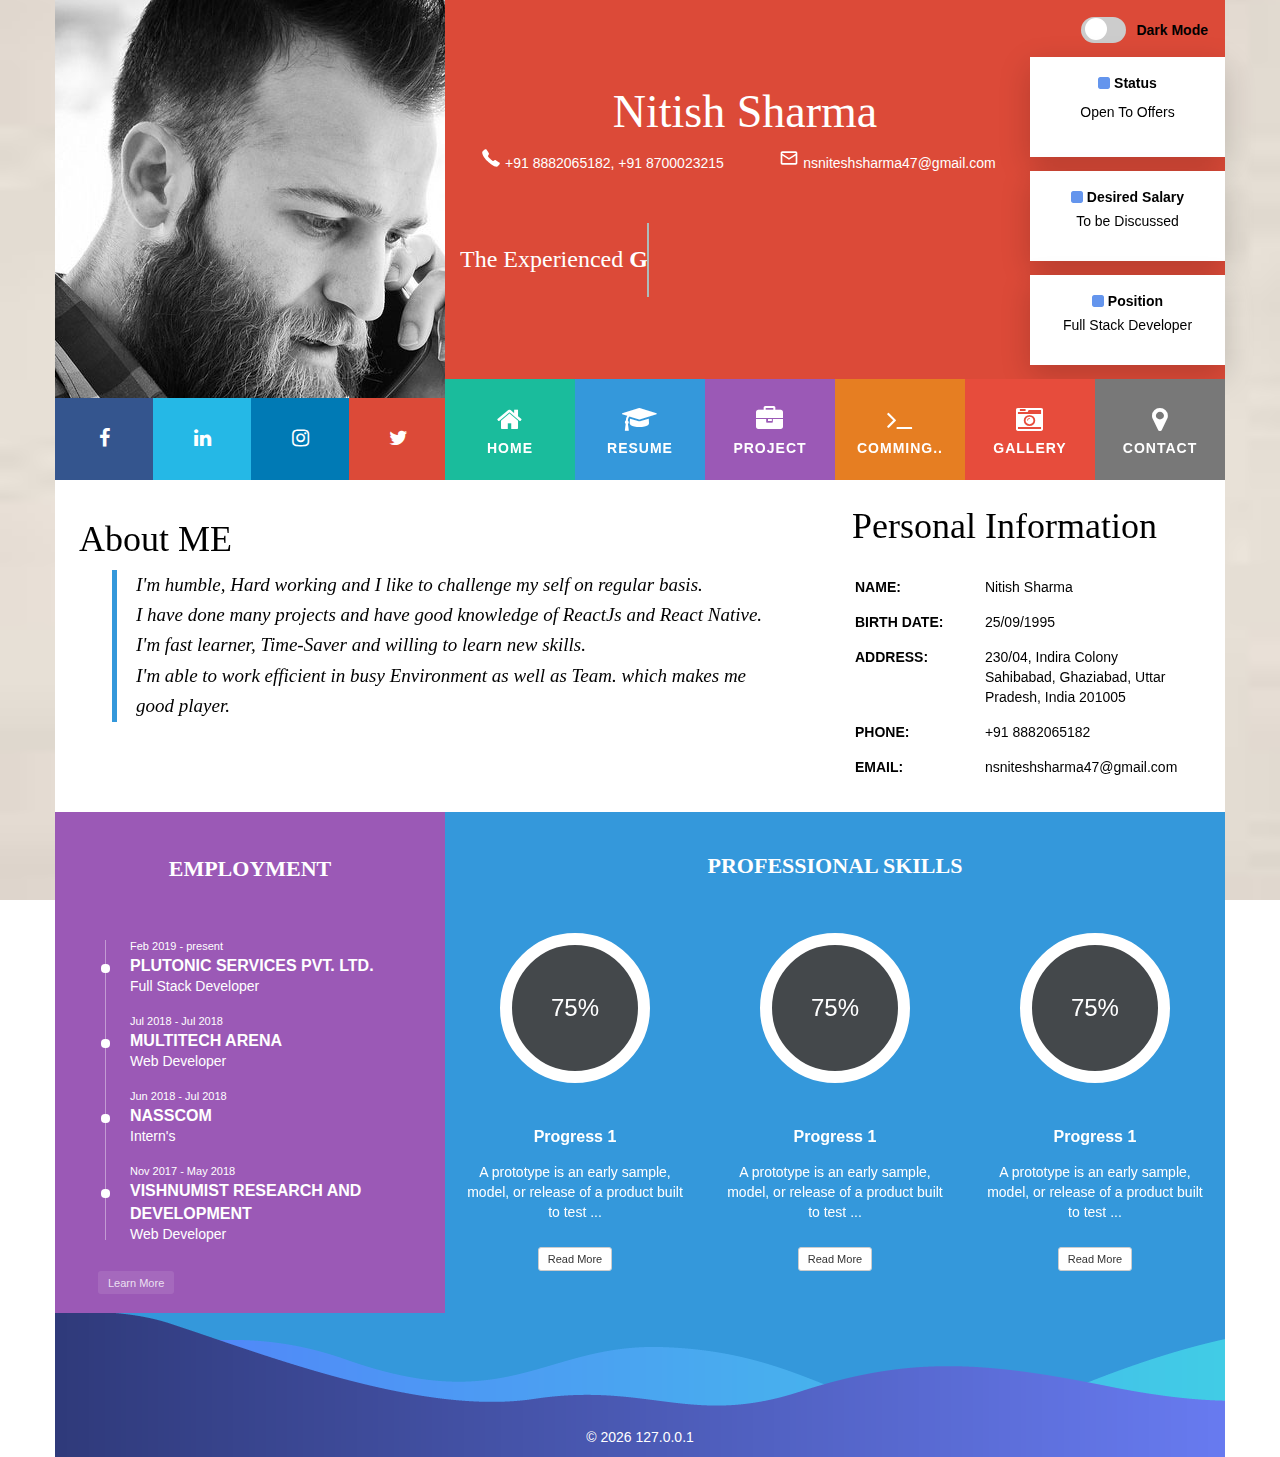
==== commit e01b7224: "css responsive" ====
--- a/index.html
+++ b/index.html
@@ -61,13 +61,13 @@
     <div class="col-md-8 col-sm-12 col-xs-12 padding-zero">
 
       <div class="conatiner padding-zero" style="padding: 17px;">
-        <div class="col-md-9 col-sm-9 col-xs-9 padding-zero">
+        <div class="col-md-9 col-sm-9 col-xs-6 padding-zero">
           <iframe
             src="https://www.facebook.com/plugins/like.php?href=https%3A%2F%2Fnitish-sharma.in%2F&width=450&layout=standard&action=like&size=small&share=true&height=35&appId=1737532859858251"
             class="faceBookstyle" allow="encrypted-media">
           </iframe>
         </div>
-        <div class="col-md-3 col-sm-3 col-xs-3 padding-zero">
+        <div class="col-md-3 col-sm-3 col-xs-6 padding-zero">
           <div class="theme-switch-wrapper">
             <label class="theme-switch" for="checkbox">
               <input type="checkbox" id="checkbox" onclick="myFunction()" />
--- a/css/responsive.css
+++ b/css/responsive.css
@@ -35,7 +35,7 @@
 .faceBookstyle{
     border:none;
     overflow:hidden;
-    padding-left: 20px;
+    /* padding-left: 20px; */
      padding-top: 5px;
      color: #ffffff;
      width:100%;
@@ -567,11 +567,7 @@
 .theme-switch-wrapper {
   display: flex;
   align-items: center;
-  
-  em {
-    margin-left: 10px;
-    font-size: 1rem;
-  }
+  float: right;
 }
 .theme-switch {
   display: inline-block;
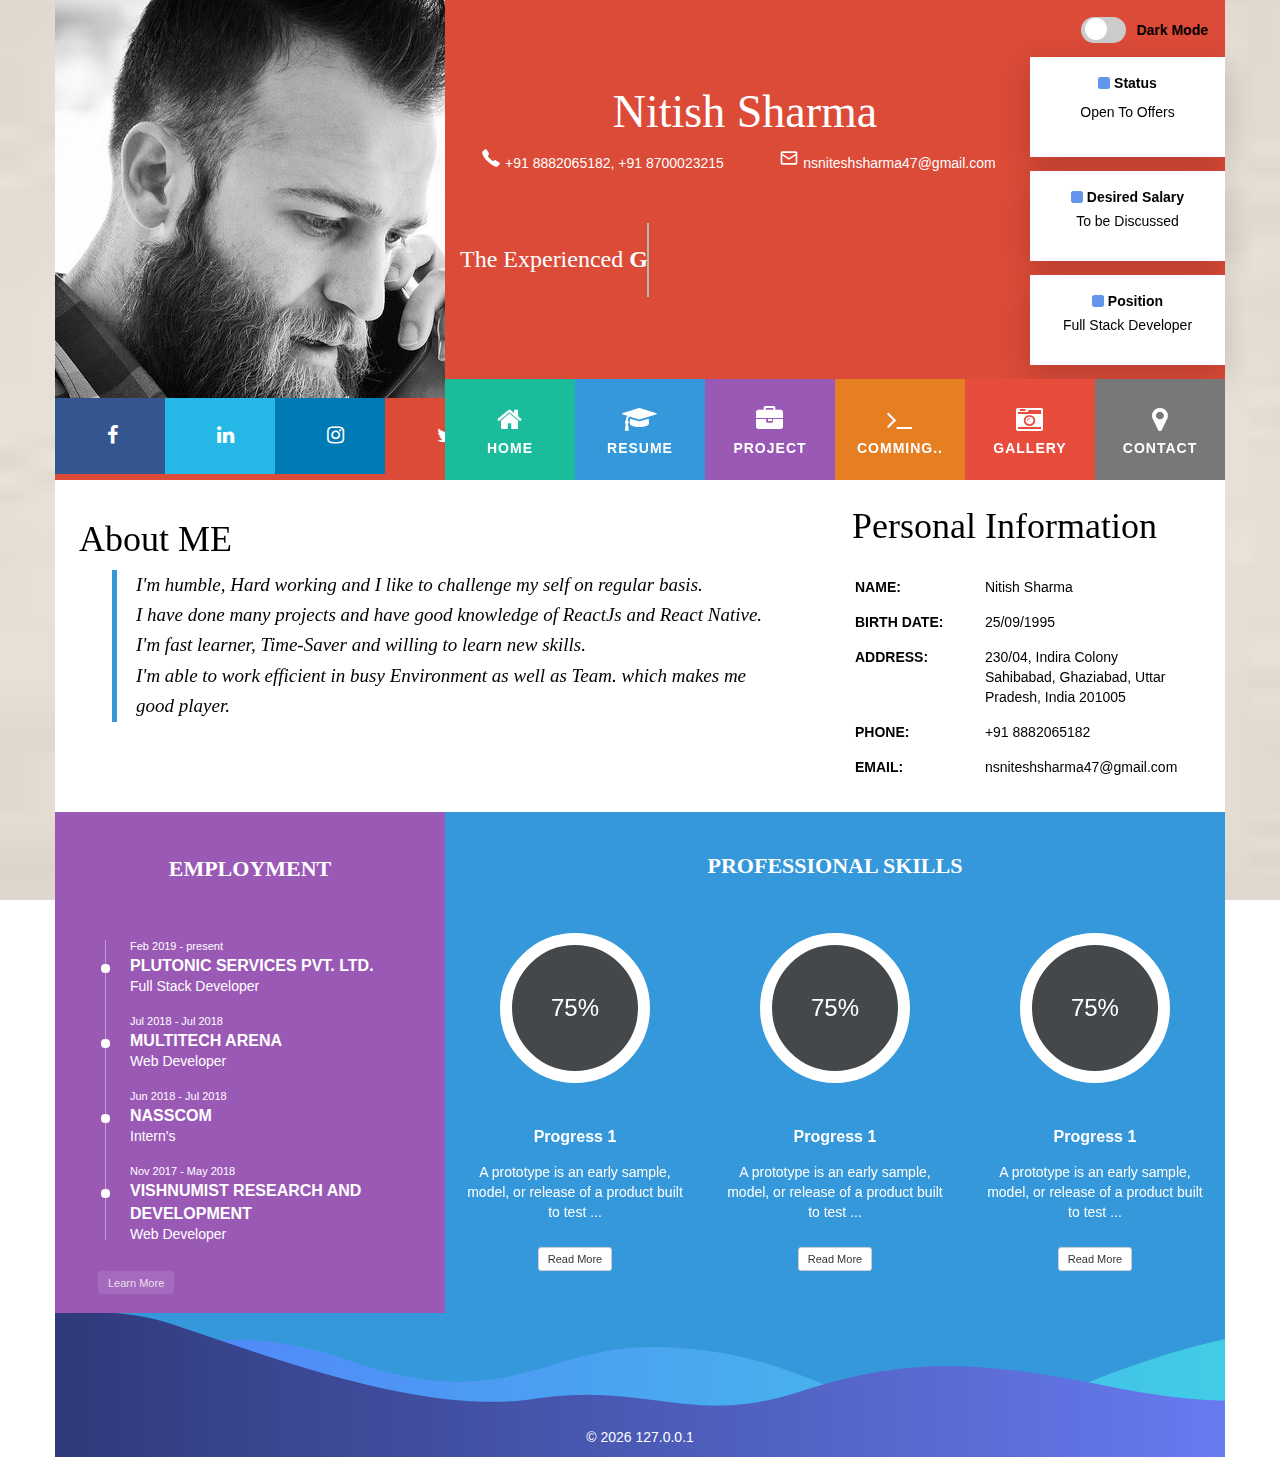
==== commit 821b74c1: "progress slider" ====
--- a/index.html
+++ b/index.html
@@ -459,7 +459,7 @@
             </div>
 
             <!-- item-2.2 -->
-            <div class="col-md-4 col-sm-4 col-xs-12">
+            <div class="col-md-4 col-sm-4 col-xs-12 progress-item">
               <div class="progress yellow">
                 <span class="progress-left">
                   <span class="progress-bar"></span>
@@ -486,7 +486,7 @@
             </div>
 
             <!-- item-2.3 -->
-            <div class="col-md-4 col-sm-4 col-xs-12">
+            <div class="col-md-4 col-sm-4 col-xs-12 progress-item">
               <div class="progress yellow">
                 <span class="progress-left">
                   <span class="progress-bar"></span>
--- a/css/responsive.css
+++ b/css/responsive.css
@@ -123,7 +123,7 @@
 
 
 
-@media only screen and (min-width: 768px) {
+@media only screen and (min-width: 768px) roid{
     .social-icons-ql li {
         min-width: 98px !important;
         margin:0px;
@@ -171,6 +171,7 @@
         margin-left: 40px;
         margin-right: 40px;
     }
+   
     
 }
 @media screen and (orientation: landscape) {
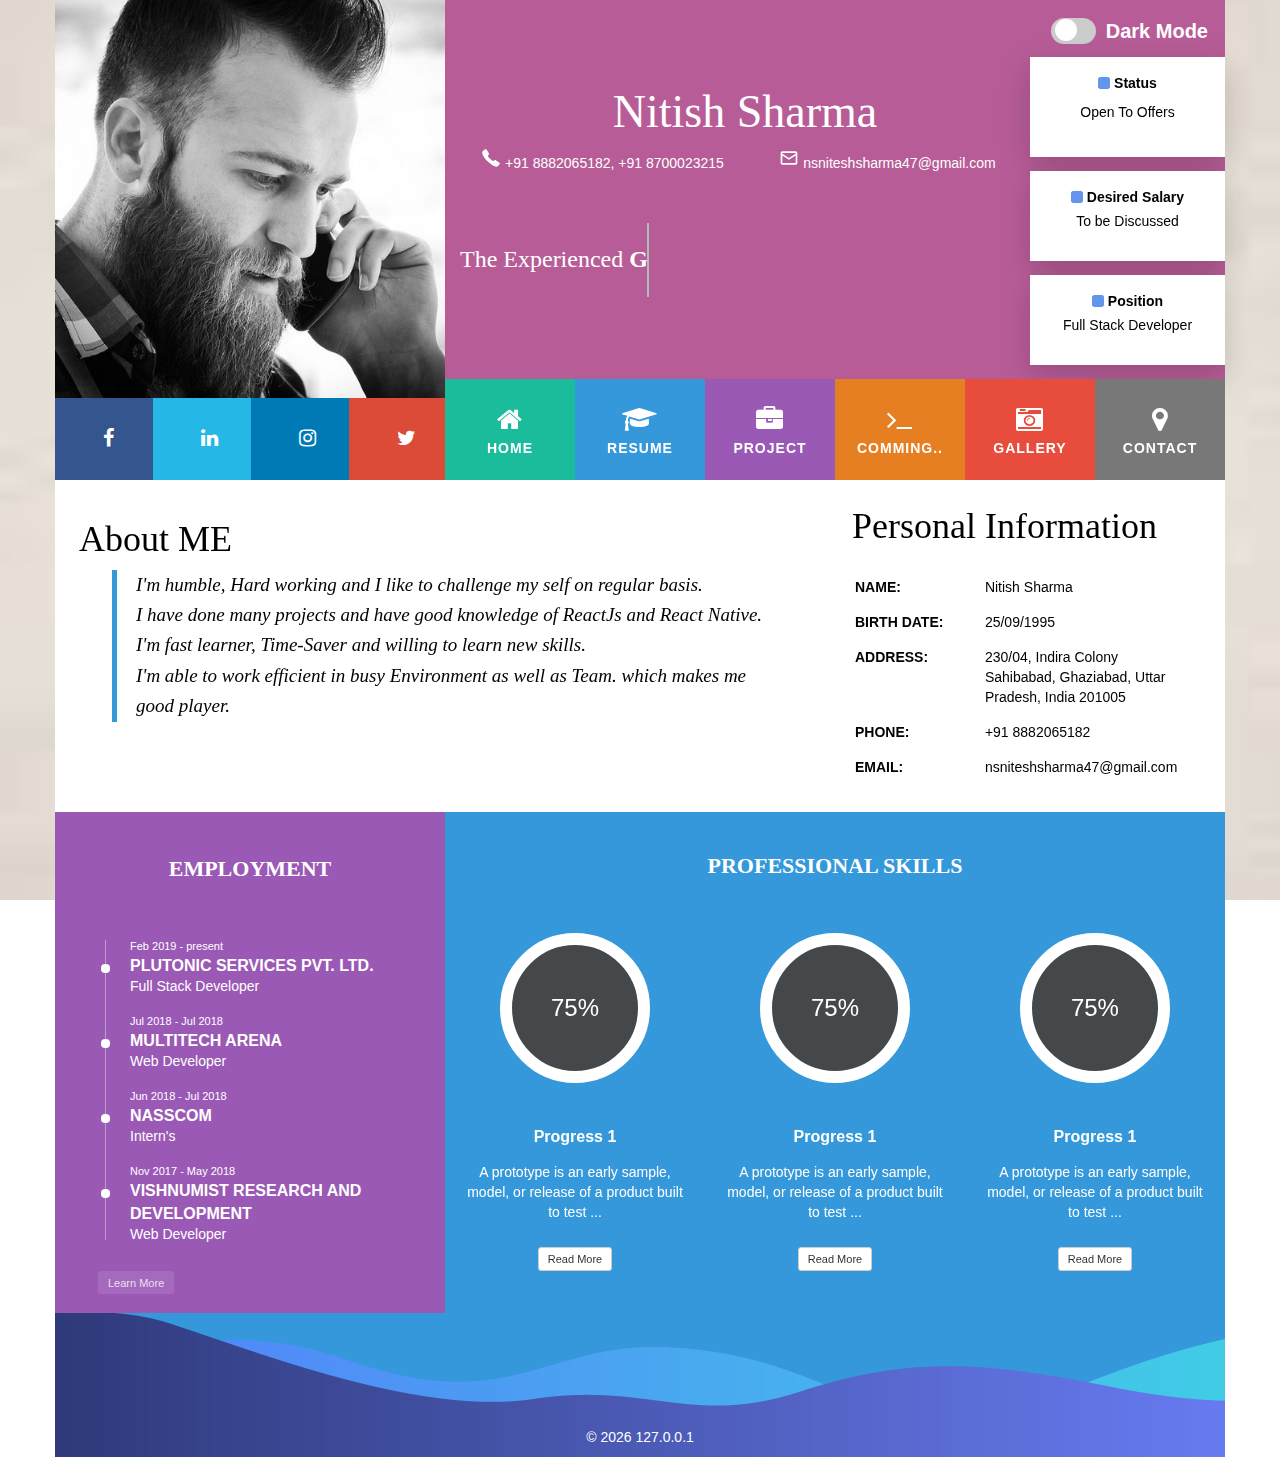
==== commit 5ab590f5: "dark mode label color chnaged" ====
--- a/index.html
+++ b/index.html
@@ -74,7 +74,7 @@
               <div class="slider round"></div>
             </label>
             <!-- <em en>Dark Mode</em> -->
-            <label class="custom-control-label" for="darkSwitch" style="padding-left:10px">Dark Mode</label>
+            <label class="custom-control-label darkmodeText" for="darkSwitch">Dark Mode</label>
             <p id="demo"></p>
           </div>
         </div>
@@ -329,7 +329,7 @@
               <li class="position">Web Developer</li>
             </ul>
           </div>
-          <a href="resume.html" class="btn btn-wh-trans btn-xs">Learn More</a>
+          <a href="#" class="btn btn-wh-trans btn-xs">Learn More</a>
 
         </div>
       </div>
--- a/css/responsive.css
+++ b/css/responsive.css
@@ -58,7 +58,7 @@
 
 
 #photo-01 {
-    background: url(../img/userpic01.jpg) !important;
+    background: url(../img/userpic01.jpg);
     background-position: center center;
     background-repeat: no-repeat;
     background-size: cover;
@@ -66,7 +66,7 @@
 }
 
 .first-container-bg{
-    background: #dc4a38;
+    background: #b65995fa;
     /* margin-bottom: -10px; */
 }
 /* social icon Css */
@@ -81,7 +81,7 @@
  list-style: none;
   text-align: center;
   min-width: 75px;
-  padding: 27px;
+  padding: 30px;
   padding-left: 52px;
   padding-right: 58px;
   background: #000;
@@ -178,9 +178,8 @@
     .social-icons-ql li {
         min-width: 98px;
         margin:0px;
-        padding-left: 52px;
-        padding-right: 58px;
-       
+        padding-left: 48px;
+        padding-right: 48px;
     }
 }
 @media only screen and (min-width: 640px) {
--- a/css/darkMode.css
+++ b/css/darkMode.css
@@ -1,4 +1,14 @@
 .darkmode{
+    background: #000000;
+    color: #ffff !important;
+}
+.darkmodeList{
     background: #000000 !important;
     color: #ffff !important;
+}
+
+.darkmodeText{
+    font-size: 20px;
+    padding-left: 10px;
+    color: #ffff;
 }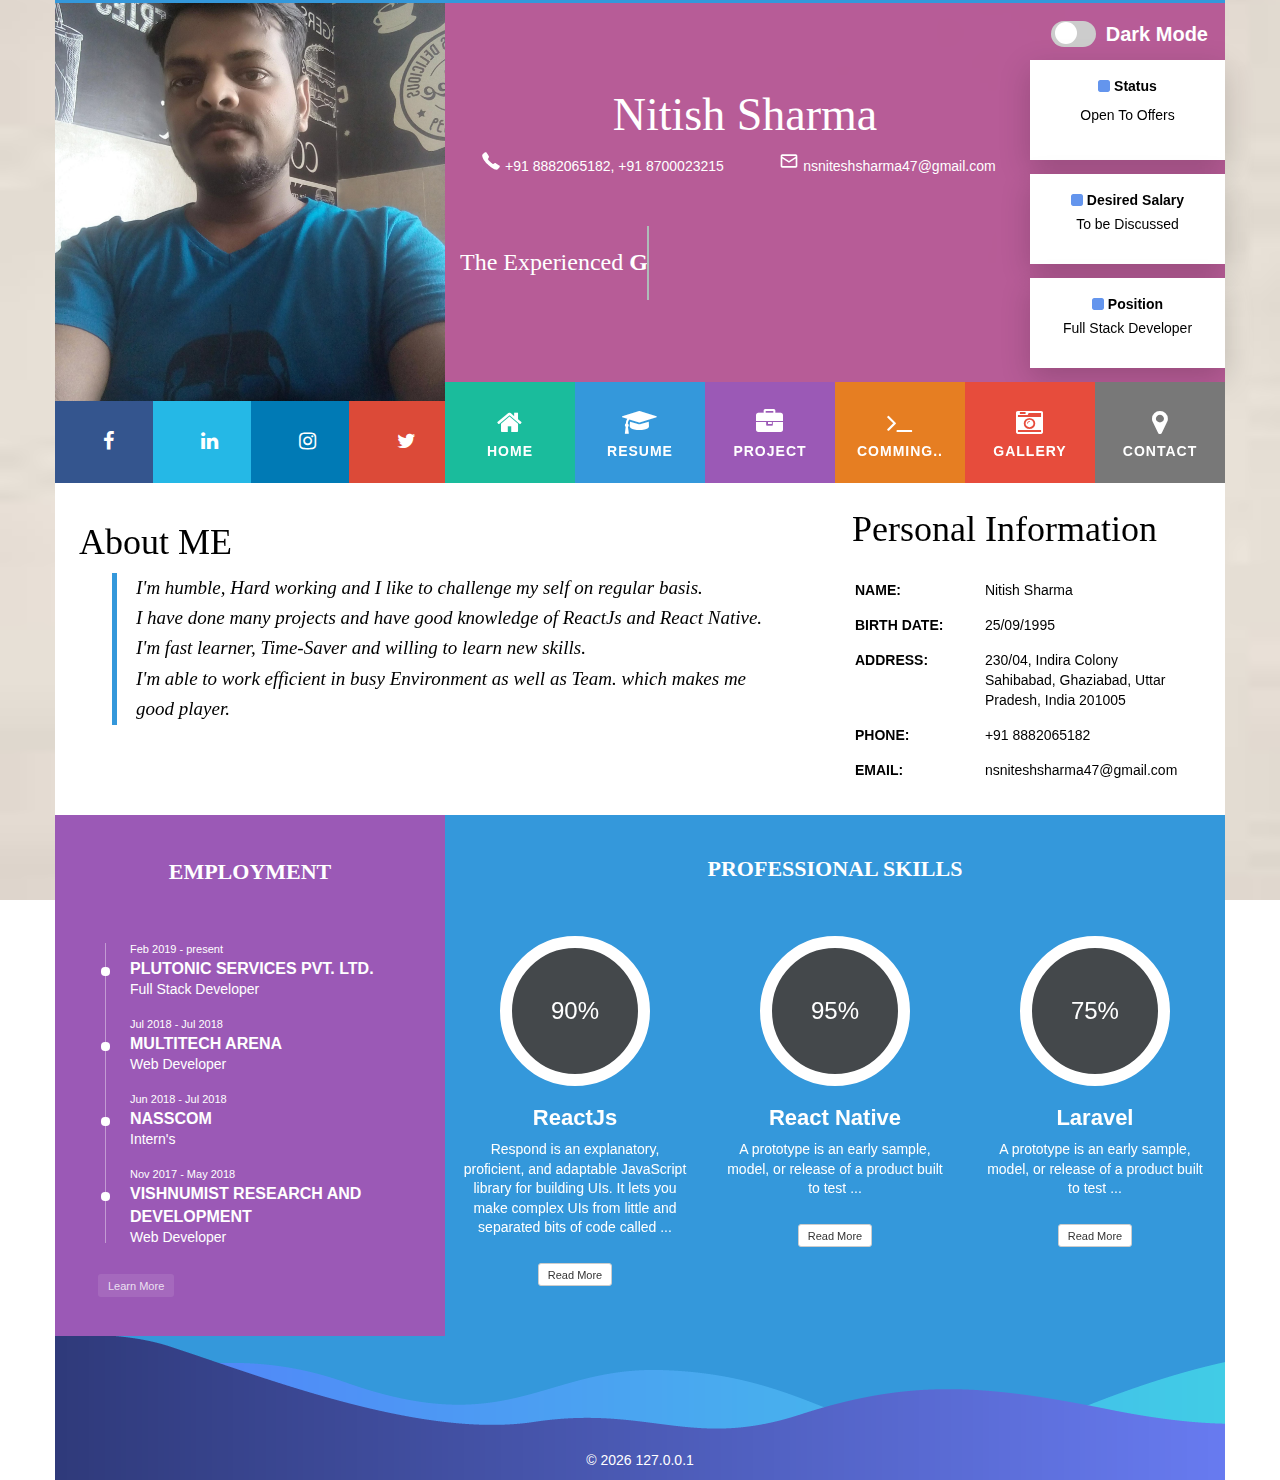
==== commit 0154fa1c: "added professional skil" ====
--- a/index.html
+++ b/index.html
@@ -179,7 +179,7 @@
             </li>
 
             <li class="col-md-2 col-sm-4 col-xs-4 padding-zero menuitem ui-menu-color02">
-              <a href="index.html" class="hvr-sweep-to-bottom">
+              <a href="resume.html" class="hvr-sweep-to-bottom">
                 <i class="fa fa-graduation-cap fontSize26 " aria-hidden="true"></i>
                 <span>Resume</span></a>
             </li>
@@ -280,7 +280,7 @@
 
   <!-- Progress -->
 
-  <div class="container padding-zero" style="background: #3498db;">
+  <div class="container padding-zero employment_bg">
     <div class="col-md-4 col-sm-12 col-xs-12 padding-zero">
       <div class="experience-card">
         <div class="experience-card-title">
@@ -350,27 +350,28 @@
           <div class="item active">
             <!-- item-1.1 -->
             <div class="col-md-4 col-sm-4 col-xs-12">
-              <div class="progress yellow">
+              <div class="progress blue">
                 <span class="progress-left">
                   <span class="progress-bar"></span>
                 </span>
                 <span class="progress-right">
                   <span class="progress-bar"></span>
                 </span>
-                <div class="progress-value">75%</div>
-              </div>
-              <div style="text-align: center; color: white; padding: 25px 0px 25px 0px;">
+                <div class="progress-value">90%</div>
+              </div>
+              <div style="text-align: center; color: white; padding: 0px 0px 25px 0px;">
                 <h2 style="
                     font-weight: 700 !important;
-                    padding-bottom: 8px;
-                    font-size: 16px;">Progress 1</h2>
+                    /* padding-bottom: 8px; */
+                    font-size: 22px;">ReactJs</h2>
                 <p style="line-height: 1.4em;
                     font-weight: 400;
                     font-style: normal !important;
-                    color: #ffff;">A prototype is an early sample, model,
-                  or release of a product built to test ...</p>
+                    color: #ffff;">Respond is an explanatory, proficient, and adaptable JavaScript library for building
+                  UIs. It lets you make complex UIs from little and separated bits of code called ...</p>
                 <div style="padding: 15px 0px 15px 0px;">
-                  <a href="" class="btn btn-default btn-xs">Read More</a>
+                  <a href="https://reactjs.org/tutorial/tutorial.html" target="_blank"
+                    class="btn btn-default btn-xs">Read More</a>
                 </div>
               </div>
             </div>
@@ -384,13 +385,13 @@
                 <span class="progress-right">
                   <span class="progress-bar"></span>
                 </span>
-                <div class="progress-value">75%</div>
-              </div>
-              <div style="text-align: center; color: white; padding: 25px 0px 25px 0px;">
+                <div class="progress-value">95%</div>
+              </div>
+              <div style="text-align: center; color: white; padding: 0px 0px 25px 0px;">
                 <h2 style="
                       font-weight: 700 !important;
-                      padding-bottom: 8px;
-                      font-size: 16px;">Progress 1</h2>
+                      /* padding-bottom: 8px; */
+                      font-size: 22px;">React Native</h2>
                 <p style="line-height: 1.4em;
                       font-weight: 400;
                       font-style: normal !important;
@@ -404,7 +405,7 @@
 
             <!-- item-1.3 -->
             <div class="col-md-4 col-sm-4 col-xs-12 progress-item">
-              <div class="progress yellow">
+              <div class="progress pink">
                 <span class="progress-left">
                   <span class="progress-bar"></span>
                 </span>
@@ -413,11 +414,11 @@
                 </span>
                 <div class="progress-value">75%</div>
               </div>
-              <div style="text-align: center; color: white; padding: 25px 0px 25px 0px;">
+              <div style="text-align: center; color: white; padding: 0px 0px 25px 0px;">
                 <h2 style="
                       font-weight: 700 !important;
-                      padding-bottom: 8px;
-                      font-size: 16px;">Progress 1</h2>
+                      /* padding-bottom: 8px; */
+                      font-size: 22px;">Laravel</h2>
                 <p style="line-height: 1.4em;
                       font-weight: 400;
                       font-style: normal !important;
@@ -442,11 +443,11 @@
                 </span>
                 <div class="progress-value">75%</div>
               </div>
-              <div style="text-align: center; color: white; padding: 25px 0px 25px 0px;">
+              <div style="text-align: center; color: white; padding: 0px 0px 25px 0px;">
                 <h2 style="
                       font-weight: 700 !important;
-                      padding-bottom: 8px;
-                      font-size: 16px;">Progress 1</h2>
+                      /* padding-bottom: 8px; */
+                      font-size: 22px;">Progress 1</h2>
                 <p style="line-height: 1.4em;
                       font-weight: 400;
                       font-style: normal !important;
@@ -469,11 +470,11 @@
                 </span>
                 <div class="progress-value">75%</div>
               </div>
-              <div style="text-align: center; color: white; padding: 25px 0px 25px 0px;">
+              <div style="text-align: center; color: white; padding: 0px 0px 25px 0px;">
                 <h2 style="
                         font-weight: 700 !important;
-                        padding-bottom: 8px;
-                        font-size: 16px;">Progress 1</h2>
+                        /* padding-bottom: 8px; */
+                        font-size: 22px;">Progress 1</h2>
                 <p style="line-height: 1.4em;
                         font-weight: 400;
                         font-style: normal !important;
@@ -496,11 +497,11 @@
                 </span>
                 <div class="progress-value">75%</div>
               </div>
-              <div style="text-align: center; color: white; padding: 25px 0px 25px 0px;">
+              <div style="text-align: center; color: white; padding: 0px 0px 25px 0px;">
                 <h2 style="
                         font-weight: 700 !important;
-                        padding-bottom: 8px;
-                        font-size: 16px;">Progress 1</h2>
+                        /* padding-bottom: 8px; */
+                        font-size: 22px;">Progress 1</h2>
                 <p style="line-height: 1.4em;
                         font-weight: 400;
                         font-style: normal !important;
--- a/css/responsive.css
+++ b/css/responsive.css
@@ -19,8 +19,9 @@
     background: #ffffff;
 
 }
-
-
+.employment_bg{
+    background: #3498db;
+}
 .padding-zero{
     padding: 0px;
 }
@@ -67,12 +68,12 @@
 
 .first-container-bg{
     background: #b65995fa;
-    /* margin-bottom: -10px; */
+    border-top: 3px solid #3498db;
 }
 /* social icon Css */
 
 .social-icons-ql{
-    background: #ffffff;
+    /* background: #ffffff; */
     padding: 0px;
     display: flex;
     margin:0px;
@@ -365,6 +366,7 @@
 /*Experience*/
 .experience-card{
     background-color: #9b59b6;
+    padding-bottom: 20px;
 }
 .experience-card-title{
     text-align: center; 
--- a/css/progress.css
+++ b/css/progress.css
@@ -73,20 +73,20 @@
 .progress.blue .progress-bar{
     border-color: #049dff;
 }
-.progress.blue .progress-right .progress-bar{
-    animation: loading-2 1.5s linear forwards 1.8s;
+.progress.blue .progress-left .progress-bar{
+    animation: reactjs 1.5s linear forwards 1.8s;
 }
 .progress.yellow .progress-bar{
     border-color: #fdba04;
 }
 .progress.yellow .progress-left .progress-bar{
-    animation: loading-3 1s linear forwards 1.8s;
+    animation: reactNative 1s linear forwards 1.8s;
 }
 .progress.pink .progress-bar{
     border-color: #ed687c;
 }
 .progress.pink .progress-left .progress-bar{
-    animation: loading-4 0.4s linear forwards 1.8s;
+    animation: laravel 0.4s linear forwards 1.8s;
 }
 .progress.green .progress-bar{
     border-color: #1abc9c;
@@ -104,17 +104,27 @@
         transform: rotate(180deg);
     }
 }
-@keyframes loading-2{
+@keyframes reactjs{
     0%{
         -webkit-transform: rotate(0deg);
         transform: rotate(0deg);
     }
     100%{
-        /*-webkit-transform: rotate(180deg);*/
-        transform: rotate(180deg);
+        -webkit-transform: rotate(180deg);
+        transform: rotate(150deg);
     }
 }
-@keyframes loading-3{
+@keyframes reactNative{
+    0%{
+        -webkit-transform: rotate(0deg);
+        transform: rotate(0deg);
+    }
+    100%{
+        -webkit-transform: rotate(165deg);
+        transform: rotate(165deg);
+    }
+}
+@keyframes laravel{
     0%{
         -webkit-transform: rotate(0deg);
         transform: rotate(0deg);
@@ -122,16 +132,6 @@
     100%{
         -webkit-transform: rotate(90deg);
         transform: rotate(90deg);
-    }
-}
-@keyframes loading-4{
-    0%{
-        -webkit-transform: rotate(0deg);
-        transform: rotate(0deg);
-    }
-    100%{
-        -webkit-transform: rotate(5deg);
-        transform: rotate(5deg);
     }
 }
 @keyframes loading-5{
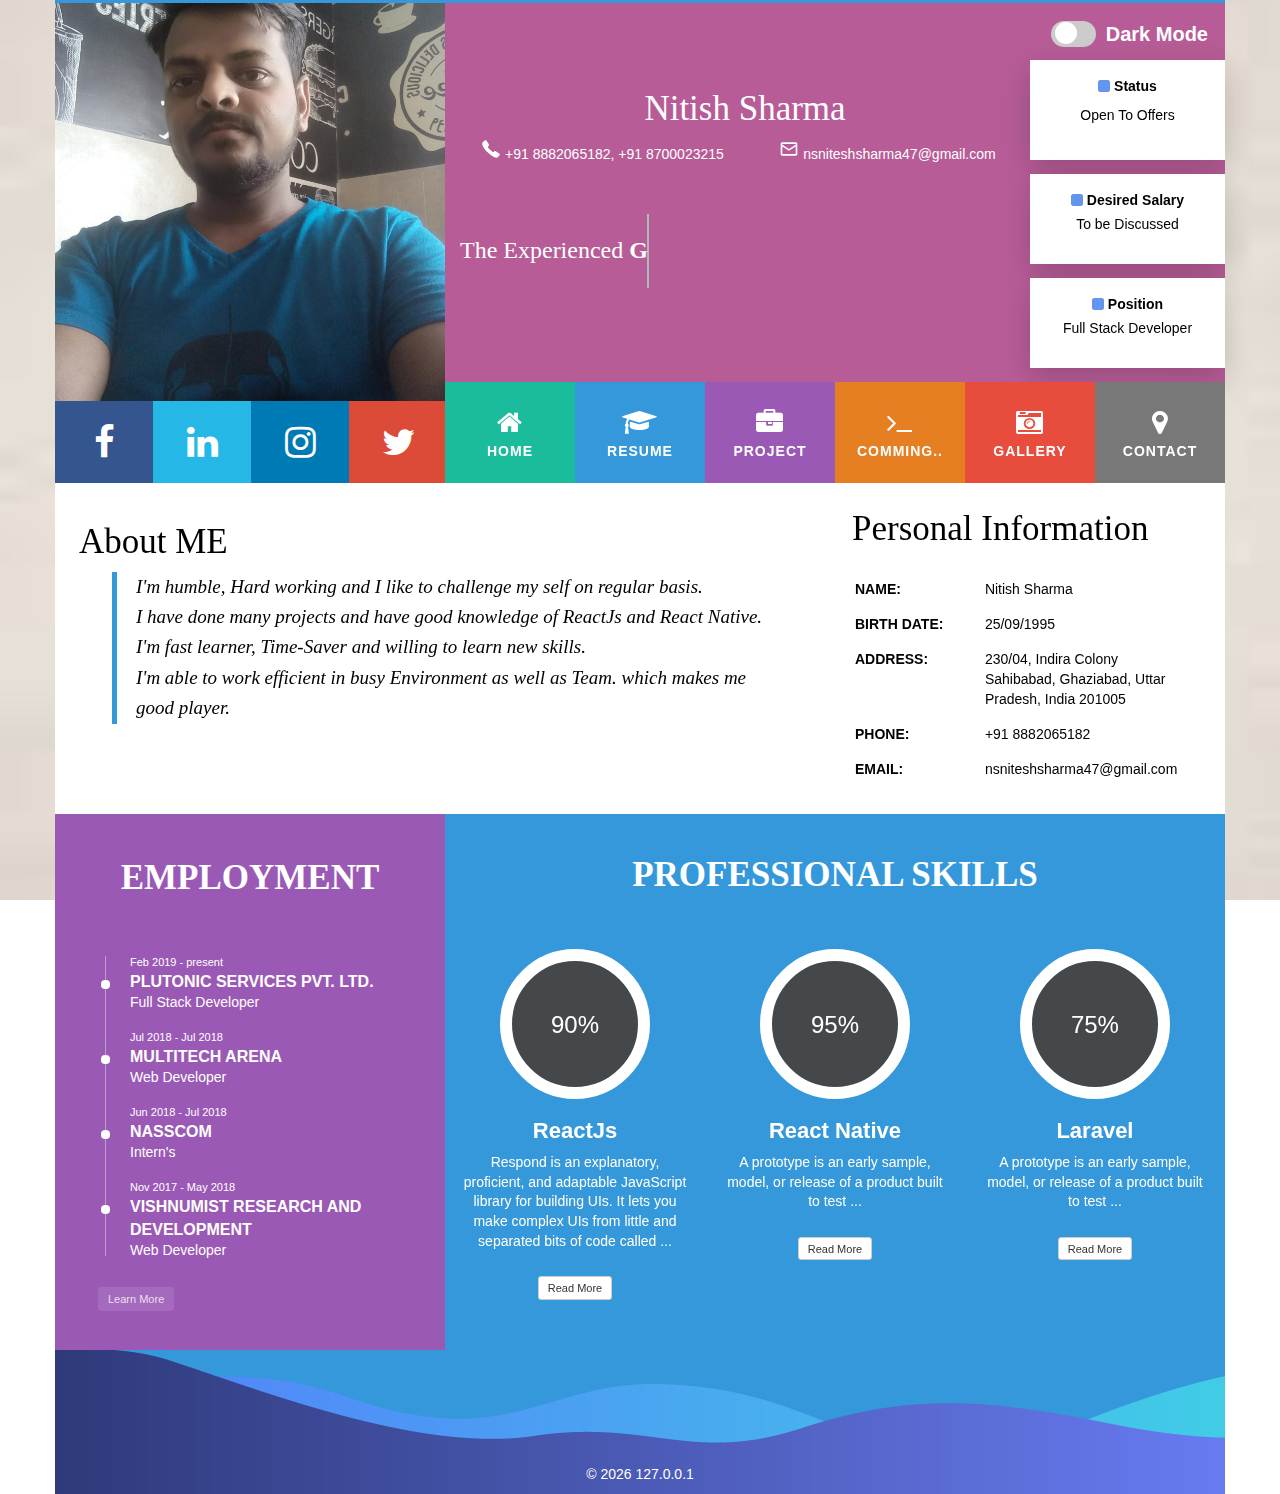
==== commit 09b7d644: "resume links" ====
--- a/index.html
+++ b/index.html
@@ -329,7 +329,7 @@
               <li class="position">Web Developer</li>
             </ul>
           </div>
-          <a href="#" class="btn btn-wh-trans btn-xs">Learn More</a>
+          <a href="./resume.html" class="btn btn-wh-trans btn-xs">Learn More</a>
 
         </div>
       </div>
--- a/css/responsive.css
+++ b/css/responsive.css
@@ -8,8 +8,11 @@
 }
 h1{
     font-family: 'Bitter', serif;
-}
-
+    font-size: 35px !important;
+}
+.Divider{
+    padding-bottom: 75px;
+}
 .background1{
     background-color: chartreuse;
 
@@ -118,22 +121,23 @@
 
 .social-icons-ql li i{
   color:#fff;
-  font-size:20px;
-}
-
-
-
-
-@media only screen and (min-width: 768px) roid{
+  font-size:36px;
+  
+}
+
+
+
+
+@media only screen and (min-width: 768px){
     .social-icons-ql li {
         min-width: 98px !important;
         margin:0px;
-        padding: 30px;
+        padding: 23px;
         padding-left: 30px !important;
-        padding-right: 30px !important;
-         
-        
-       
+        padding-right: 30px !important;  
+    }
+    .card-title-small{
+        display: none;
     }
 }
 
@@ -172,6 +176,10 @@
         margin-left: 40px;
         margin-right: 40px;
     }
+    .card-title{
+        display: none;
+    }
+    
    
     
 }
--- a/css/darkMode.css
+++ b/css/darkMode.css
@@ -11,4 +11,28 @@
     font-size: 20px;
     padding-left: 10px;
     color: #ffff;
+}
+.card-title-dark {
+    position: relative;
+    border: none;
+    height: 1px;
+    background: #999;
+    text-align: center;
+    margin-bottom: 50px;
+    margin-top: 50px;
+  }
+  
+.card-title-dark::before {
+    content: attr(data-content);
+    display: inline-block;
+    background-color: #000000 !important;
+    border-radius: 30rem;
+    padding: 10px 10px;
+    position: absolute;
+    top: 50%;
+    left: 50%;
+    transform: translate(-50%, -50%);
+}
+.year-dark{
+    background-color: #252525 !important;
 }